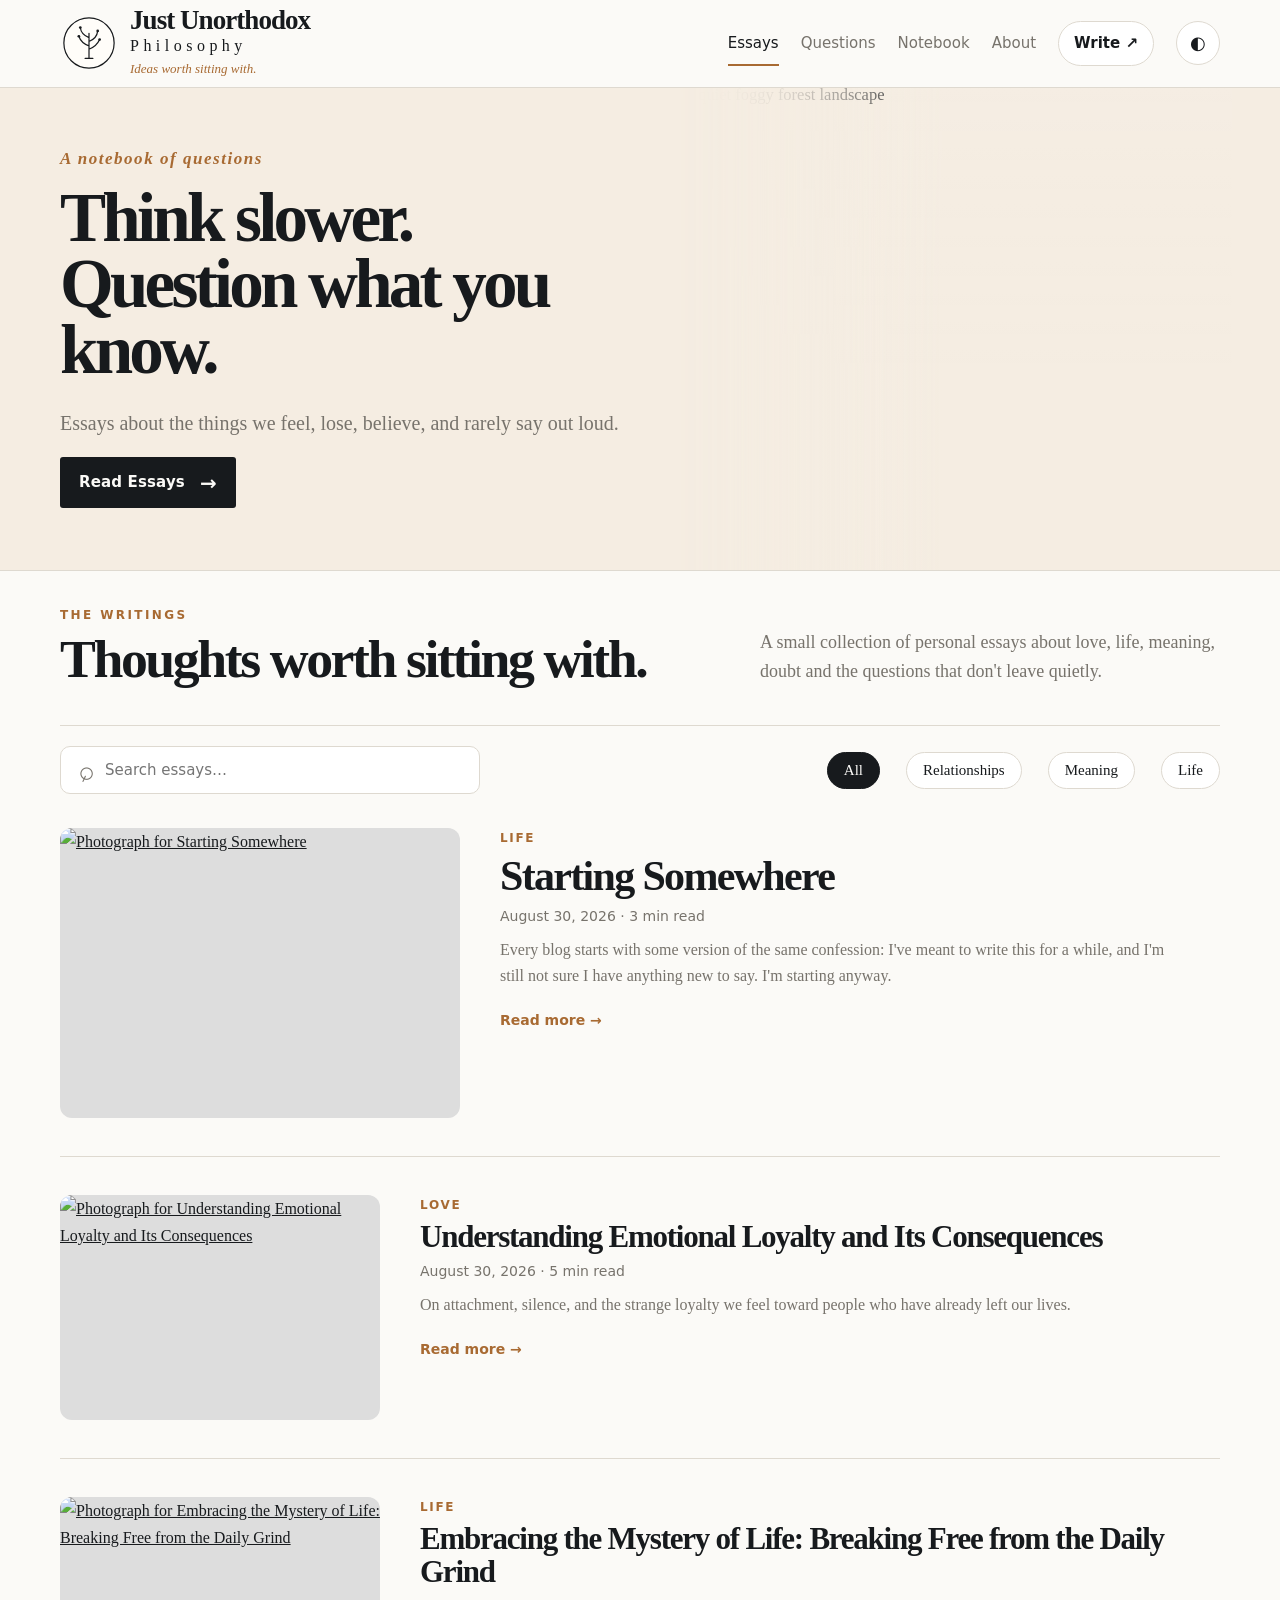
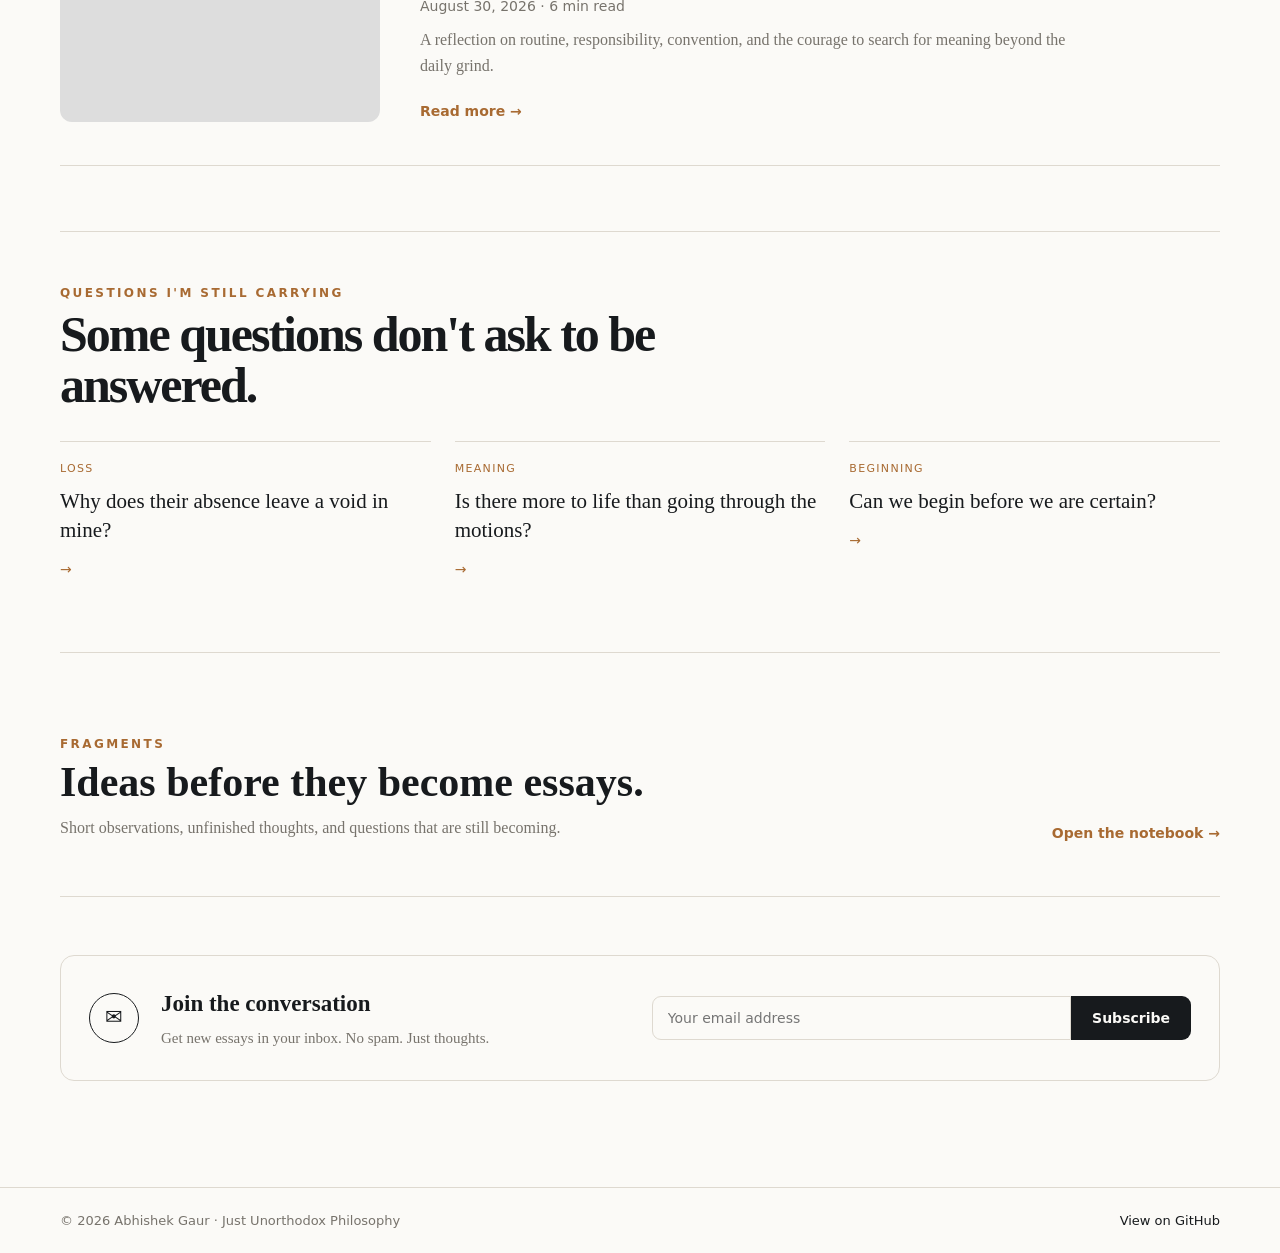
==== index.html @ c0356b1e "Fix broken hero image with contemplative foggy forest" ====
<!DOCTYPE html>
<html lang="en">
<head><meta charset="UTF-8"><meta name="viewport" content="width=device-width,initial-scale=1"><title>Just Unorthodox Philosophy — Ideas Worth Sitting With</title><meta name="description" content="Personal essays on life, love, meaning, identity and the questions that stay with us."><meta property="og:type" content="website"><meta property="og:title" content="Just Unorthodox Philosophy"><meta property="og:description" content="Ideas worth sitting with."><link rel="icon" href="favicon.svg" type="image/svg+xml"><link rel="stylesheet" href="style.css?v=6"><link rel="stylesheet" href="style-overrides.css?v=1"><link rel="stylesheet" href="site-v2.css?v=1"><script>try{if(localStorage.getItem('theme')==='dark')document.documentElement.classList.add('dark')}catch(e){}</script></head>
<body><header class="site-header"><div class="wrap header-inner"><a class="brand" href="index.html"><img src="logo.svg" alt="Just Unorthodox Philosophy" class="logo"><span class="brand-copy"><span class="site-title">Just Unorthodox</span><span class="site-title-sub">Philosophy</span><span class="site-tagline">Ideas worth sitting with.</span></span></a><nav class="site-nav" aria-label="Main navigation"><a class="active" href="#essays">Essays</a><a href="questions.html">Questions</a><a href="notebook.html">Notebook</a><a href="about.html">About</a><a class="write-link" href="write.html">Write ↗</a><button class="icon-button" id="theme-toggle" aria-label="Toggle dark mode">◐</button></nav></div></header>
<main><section class="hero-banner"><div class="wrap hero-inner"><div class="hero-copy"><div class="kicker">A notebook of questions</div><h1>Think slower.<br>Question what you know.</h1><p>Essays about the things we feel, lose, believe, and rarely say out loud.</p><a class="hero-button" href="#essays">Read Essays <span>→</span></a></div><div class="hero-image"><img src="https://images.unsplash.com/uHgqMEMyBrY/download?force=true" alt="A quiet foggy forest landscape" loading="eager"></div></div></section>
<section class="wrap essay-area" id="essays"><div class="section-intro"><div><div class="kicker">The writings</div><h2>Thoughts worth sitting with.</h2></div><p>A small collection of personal essays about love, life, meaning, doubt and the questions that don't leave quietly.</p></div>
<div class="toolbar"><div class="search-wrap"><span>⌕</span><input id="search" class="search" type="search" placeholder="Search essays…" aria-label="Search essays"></div><div class="filters"><button class="filter active" data-topic="All">All</button><button class="filter" data-topic="Relationships">Relationships</button><button class="filter" data-topic="Meaning">Meaning</button><button class="filter" data-topic="Life">Life</button></div></div><div id="post-list" aria-live="polite"></div>
<section class="start-here"><div><div class="kicker">Questions I'm still carrying</div><h2>Some questions don't ask to be answered.</h2></div><div class="start-grid"><a href="posts/emotional-loyalty.html"><span>Loss</span><strong>Why does their absence leave a void in mine?</strong> <b>→</b></a><a href="posts/embracing-mystery.html"><span>Meaning</span><strong>Is there more to life than going through the motions?</strong> <b>→</b></a><a href="posts/starting-somewhere.html"><span>Beginning</span><strong>Can we begin before we are certain?</strong> <b>→</b></a></div></section>
<section class="notebook-teaser"><div><div class="kicker">Fragments</div><h2>Ideas before they become essays.</h2><p>Short observations, unfinished thoughts, and questions that are still becoming.</p></div><a class="text-link" href="notebook.html">Open the notebook →</a></section>
<section class="newsletter"><div class="newsletter-mark">✉</div><div><h2>Join the conversation</h2><p>Get new essays in your inbox. No spam. Just thoughts.</p></div><form id="newsletter-form"><input type="email" placeholder="Your email address" aria-label="Your email address" required><button type="submit">Subscribe</button></form></section></section></main>
<footer class="site-footer"><div class="wrap footer-inner"><span>© 2026 Abhishek Gaur · Just Unorthodox Philosophy</span><a href="https://github.com/Abhigaur834/philosophy-blog">View on GitHub</a></div></footer>
<script>(function(){var list=document.getElementById('post-list'),search=document.getElementById('search'),all=[],topic='All';function render(items){list.innerHTML='';if(!items.length){list.innerHTML='<p class="empty">No essays match your search.</p>';return}items.forEach(function(p,i){var el=document.createElement('article');el.className='post-preview '+(i===0?'featured':'');el.innerHTML='<a class="post-image" href="'+p.url+'"><img src="'+p.image+'" alt="Photograph for '+p.title+'" loading="lazy"></a><div class="post-content"><div class="post-topic">'+(p.tags[0]||'REFLECTION')+'</div><h2><a href="'+p.url+'">'+p.title+'</a></h2><div class="post-meta">'+p.date+' · '+p.readingTime+'</div><p>'+p.excerpt+'</p><a class="read-more" href="'+p.url+'">Read more →</a></div>';list.appendChild(el)})}function apply(){var q=search.value.toLowerCase().trim();render(all.filter(function(p){var text=(p.title+' '+p.excerpt+' '+p.tags.join(' ')).toLowerCase();return(topic==='All'||p.tags.some(function(t){return t.toLowerCase()===topic.toLowerCase()}))&&text.indexOf(q)>-1}))}fetch('posts.json?v=9').then(function(r){if(!r.ok)throw Error();return r.json()}).then(function(p){all=p;apply()}).catch(function(){list.innerHTML='<p class="load-error">The essays could not be loaded right now. Please refresh and try again.</p>'});search.addEventListener('input',apply);document.querySelectorAll('.filter').forEach(function(b){b.addEventListener('click',function(){document.querySelectorAll('.filter').forEach(function(x){x.classList.remove('active')});b.classList.add('active');topic=b.dataset.topic;apply()})});document.getElementById('theme-toggle').addEventListener('click',function(){var d=document.documentElement.classList.toggle('dark');try{localStorage.setItem('theme',d?'dark':'light')}catch(e){}});document.getElementById('newsletter-form').addEventListener('submit',function(e){e.preventDefault();var b=this.querySelector('button');b.textContent='Thank you ✓';b.disabled=true})})();</script></body></html>
---- style.css ----
:root{--bg:#fbfaf7;--surface:#fff;--text:#171a1d;--muted:#77736c;--border:#ded9d0;--accent:#a86a32;--hero:#f5ede2;--serif:Georgia,"Times New Roman",serif;--sans:Inter,ui-sans-serif,system-ui,-apple-system,BlinkMacSystemFont,"Segoe UI",sans-serif}html.dark{--bg:#111315;--surface:#1b1d1f;--text:#f0ece5;--muted:#aaa59d;--border:#35383a;--accent:#d39a68;--hero:#201c18}*{box-sizing:border-box}html{scroll-behavior:smooth}body{margin:0;background:var(--bg);color:var(--text);font-family:var(--serif);line-height:1.7}a{color:inherit}.wrap{width:min(1160px,calc(100% - 64px));margin:0 auto}.site-header{border-bottom:1px solid var(--border);padding:12px 0;background:color-mix(in srgb,var(--bg) 94%,transparent);backdrop-filter:blur(14px);position:sticky;top:0;z-index:20}.header-inner{display:flex;justify-content:space-between;align-items:center;gap:28px}.brand{display:flex;align-items:center;gap:12px;text-decoration:none;min-width:0}.logo{width:68px;height:68px;display:block;flex:0 0 68px}.brand-copy{display:flex;flex-direction:column}.site-title{font-size:29px;font-weight:700;line-height:1;letter-spacing:-.035em}.site-title-sub{font-size:17px;letter-spacing:.28em;line-height:1.1;margin-top:5px}.site-tagline{color:var(--accent);font-size:14px;font-style:italic;margin-top:5px}.site-nav{display:flex;align-items:center;gap:26px;font-family:var(--sans);font-size:15px}.site-nav a{text-decoration:none;color:var(--muted);position:relative;padding:10px 0}.site-nav a:hover,.site-nav a.active{color:var(--text)}.site-nav a.active:after{content:"";position:absolute;left:0;right:0;bottom:0;height:2px;background:var(--accent)}.icon-button{border:1px solid var(--border);background:var(--surface);color:var(--text);width:44px;height:44px;border-radius:50%;cursor:pointer;font-size:18px}.hero-banner{background:var(--hero);border-bottom:1px solid var(--border);overflow:hidden}.hero-inner{min-height:330px;position:relative;display:flex;align-items:center}.hero-copy{position:relative;z-index:3;width:53%;padding:38px 0}.kicker{color:var(--accent);text-transform:uppercase;letter-spacing:.2em;font:700 12px/1 var(--sans)}.hero-copy h1{font-size:clamp(48px,5vw,68px);line-height:.95;letter-spacing:-.06em;margin:16px 0;max-width:600px}.hero-copy p{font-size:19px;color:var(--muted);margin:0 0 22px}.hero-button{display:inline-flex;align-items:center;gap:15px;padding:12px 19px;border-radius:9px;background:var(--text);color:var(--bg);text-decoration:none;font-weight:700;font-size:15px}.hero-button span{font-size:20px;line-height:0}.hero-image{position:absolute;right:0;top:0;width:46%;height:100%;overflow:hidden}.hero-image:after{content:"";position:absolute;inset:0;background:linear-gradient(90deg,var(--hero) 0%,rgba(245,237,226,.45) 18%,transparent 48%)}.hero-image img{width:100%;height:100%;display:block;object-fit:cover}.essay-area{padding:44px 0 76px}.section-intro{display:grid;grid-template-columns:1fr 420px;gap:50px;align-items:end;margin:0 0 34px}.section-intro h2{font-size:38px;line-height:1.05;letter-spacing:-.04em;margin:12px 0 0}.section-intro p{margin:0;color:var(--muted);font-size:16px}.toolbar{display:flex;justify-content:space-between;align-items:center;gap:24px;margin-bottom:34px}.search-wrap{display:flex;align-items:center;gap:12px;border:1px solid var(--border);background:var(--surface);border-radius:10px;padding:0 16px;width:420px}.search-wrap span{font:27px/1 var(--sans);color:var(--muted);transform:rotate(-20deg)}.search{width:100%;border:0;outline:0;background:transparent;color:var(--text);padding:14px 0;font:15px var(--sans)}.filters{display:flex;gap:9px;flex-wrap:wrap;justify-content:flex-end}.filter{border:1px solid var(--border);background:var(--surface);color:var(--text);border-radius:999px;padding:9px 16px;cursor:pointer;font:14px var(--serif)}.filter:hover,.filter.active{background:var(--text);color:var(--bg);border-color:var(--text)}.post-preview{display:grid;grid-template-columns:320px 1fr;gap:40px;padding:0 0 38px;border-bottom:1px solid var(--border);margin-bottom:38px}.post-image{height:225px;border-radius:12px;overflow:hidden;display:block;background:#ddd;position:relative}.post-image img{width:100%;height:100%;display:block;object-fit:cover;transition:transform .35s ease}.post-image:hover img{transform:scale(1.025)}.post-content{padding:3px 0}.post-topic{color:var(--accent);font:700 12px var(--sans);letter-spacing:.14em;text-transform:uppercase}.post-preview h2{font-size:36px;line-height:1.06;letter-spacing:-.04em;margin:9px 0}.post-preview h2 a{text-decoration:none}.post-preview h2 a:hover{color:var(--accent)}.post-meta{color:var(--muted);font:14px var(--sans)}.post-preview p{font-size:17px;color:var(--muted);max-width:680px;margin:13px 0 17px}.read-more{color:var(--accent);font:700 14px var(--sans);text-decoration:none}.newsletter{display:grid;grid-template-columns:auto 1fr 1.15fr;align-items:center;gap:22px;margin-top:58px;padding:28px;border:1px solid var(--border);border-radius:14px;background:var(--surface)}.newsletter-mark{width:50px;height:50px;border:1px solid var(--text);border-radius:50%;display:grid;place-items:center;font-size:21px}.newsletter h2{margin:0;font-size:23px}.newsletter p{margin:3px 0 0;color:var(--muted);font-size:15px}.newsletter form{display:flex}.newsletter input{flex:1;border:1px solid var(--border);background:var(--bg);color:var(--text);padding:13px 15px;border-radius:9px 0 0 9px;font:14px var(--sans)}.newsletter button{border:0;background:var(--text);color:var(--bg);padding:0 21px;border-radius:0 9px 9px 0;font:700 14px var(--sans);cursor:pointer}.site-footer{border-top:1px solid var(--border);padding:26px 0;color:var(--muted);font:13px var(--sans)}.footer-inner{display:flex;justify-content:space-between;gap:20px}.footer-inner a{color:var(--text)}.article-page{padding:66px 0 96px}.article{width:min(780px,calc(100% - 40px));margin:auto}.article-kicker{color:var(--accent);font:700 12px var(--sans);letter-spacing:.18em;text-transform:uppercase}.article h1{font-size:clamp(44px,6vw,68px);line-height:1.02;letter-spacing:-.05em;margin:16px 0}.article-deck{font-size:21px;color:var(--muted);margin:0 0 13px;max-width:680px}.article-meta{font:14px var(--sans);color:var(--muted);margin-bottom:30px}.article-cover{width:100%;height:390px;border-radius:14px;margin-bottom:42px;overflow:hidden;background:var(--hero)}.article-cover img{width:100%;height:100%;display:block;object-fit:cover}.article-body{font-size:20px}.article-body p{margin:0 0 25px}.article-body blockquote{margin:48px 0;padding:20px 0 20px 28px;border-left:3px solid var(--accent);font-size:27px;line-height:1.35;font-style:italic}.article-nav{display:flex;justify-content:space-between;gap:20px;border-top:1px solid var(--border);margin-top:55px;padding-top:25px;font:700 14px var(--sans);color:var(--accent)}.article-nav a{text-decoration:none}.article-actions{display:flex;gap:10px;margin:35px 0}.action{border:1px solid var(--border);background:var(--surface);color:var(--text);border-radius:8px;padding:10px 15px;cursor:pointer;font:600 13px var(--sans)}.back-link{color:var(--accent);font:700 14px var(--sans);text-decoration:none}.empty,.load-error{padding:22px 0;color:var(--muted)}:focus-visible{outline:3px solid var(--accent);outline-offset:3px;border-radius:4px}@media(max-width:900px){.wrap{width:min(100% - 34px,720px)}.site-header{padding:10px 0}.logo{width:60px;height:60px;flex-basis:60px}.site-title{font-size:25px}.site-title-sub{font-size:16px}.site-tagline{font-size:12px}.site-nav{gap:18px}.hero-inner{min-height:320px}.hero-copy{width:62%;padding:38px 0}.hero-image{width:48%;right:-2%}.section-intro{grid-template-columns:1fr;gap:12px}.toolbar{align-items:stretch;flex-direction:column}.search-wrap{width:100%}.filters{justify-content:flex-start}.post-preview{grid-template-columns:280px 1fr;gap:28px}.post-image{height:210px}.newsletter{grid-template-columns:auto 1fr}.newsletter form{grid-column:1/-1}.article-cover{height:320px}.footer-inner{flex-direction:column}}@media(max-width:650px){.brand-copy{display:none}.site-nav{font-size:13px;gap:13px}.icon-button{width:40px;height:40px}.hero-inner{min-height:380px;align-items:flex-start}.hero-copy{width:100%;padding:42px 0;z-index:4}.hero-copy h1{font-size:48px}.hero-copy p{font-size:18px}.hero-image{top:auto;bottom:0;right:0;width:100%;height:52%;opacity:.62}.hero-image:after{background:linear-gradient(180deg,var(--hero) 0%,rgba(245,237,226,.2) 45%,transparent 75%)}.essay-area{padding-top:38px}.post-preview{grid-template-columns:1fr;gap:18px}.post-image{height:250px}.post-preview h2{font-size:32px}.newsletter{grid-template-columns:1fr;padding:24px}.newsletter-mark{display:none}.newsletter form{display:grid;gap:8px}.newsletter input,.newsletter button{border-radius:9px;padding:14px}.newsletter button{min-height:46px}.article-page{padding:48px 0 75px}.article h1{font-size:42px}.article-deck{font-size:18px}.article-cover{height:240px}.article-body{font-size:18px}.article-body blockquote{font-size:23px}}@media(prefers-reduced-motion:reduce){html{scroll-behavior:auto}.post-image img{transition:none}}
---- style-overrides.css ----
.section-intro{display:grid;grid-template-columns:1fr 1fr;gap:60px;align-items:end;margin-bottom:38px}.section-intro h2{font-size:clamp(32px,4vw,48px);line-height:1;letter-spacing:-.045em;margin:12px 0 0}.section-intro p{color:var(--muted);font-size:17px;margin:0;max-width:520px}.post-preview.featured{grid-template-columns:400px 1fr}.post-preview.featured .post-image{height:290px}.post-preview.featured h2{font-size:42px}.article-page{padding:60px 20px 90px}.article{max-width:820px;margin:auto}.article-kicker{color:var(--accent);font:700 12px var(--sans);letter-spacing:.16em;text-transform:uppercase}.article h1{font-size:clamp(44px,6vw,72px);line-height:.98;letter-spacing:-.055em;margin:16px 0}.article-deck{font-size:21px;color:var(--muted);max-width:680px}.article-meta{font:14px var(--sans);color:var(--muted);margin:22px 0 34px}.article-cover{width:100%;border-radius:14px;overflow:hidden;margin-bottom:46px;background:var(--hero)}.article-cover img{display:block;width:100%;height:auto}.article-body{max-width:680px;margin:auto;font-size:20px}.article-body p{margin:0 0 1.5em}.article-body blockquote{margin:42px 0;padding:8px 0 8px 28px;border-left:3px solid var(--accent);font-size:27px;line-height:1.35;font-style:italic}.article-actions{display:flex;gap:10px;margin:40px auto;max-width:680px}.action{border:1px solid var(--border);background:var(--surface);color:var(--text);border-radius:999px;padding:10px 16px;cursor:pointer;font:14px var(--sans)}.action:hover{border-color:var(--accent);color:var(--accent)}.article-nav{display:flex;justify-content:space-between;gap:20px;border-top:1px solid var(--border);padding-top:25px;margin-top:45px;font:14px var(--sans)}.article-nav a{text-decoration:none;color:var(--muted)}.article-nav a:hover{color:var(--accent)}.reading-progress{position:fixed;top:0;left:0;height:3px;width:0;background:var(--accent);z-index:100}.section-intro{position:relative}.start-here{margin:72px 0 30px;padding:34px 0;border-top:1px solid var(--border);border-bottom:1px solid var(--border)}.start-here h2{font-size:clamp(30px,4vw,44px);line-height:1.02;letter-spacing:-.04em;margin:10px 0 30px;max-width:620px}.start-grid{display:grid;grid-template-columns:repeat(3,1fr);gap:24px}.start-grid a{padding:20px 0;text-decoration:none;border-top:1px solid var(--border)}.start-grid span{display:block;color:var(--accent);font:11px var(--sans);letter-spacing:.12em;text-transform:uppercase;margin-bottom:12px}.start-grid strong{font-size:20px;line-height:1.3;font-weight:500}.start-grid b{display:block;margin-top:16px;font:14px var(--sans);color:var(--accent)}.start-grid a:hover strong{color:var(--accent)}.notebook-teaser{display:flex;justify-content:space-between;gap:30px;align-items:end;padding:55px 0}.notebook-teaser h2{font-size:clamp(28px,3.5vw,42px);line-height:1.05;margin:10px 0}.notebook-teaser p{color:var(--muted);margin:0}.text-link{white-space:nowrap;color:var(--accent);font:700 14px var(--sans);text-decoration:none}.editorial-page{padding:70px 0 100px;max-width:920px}.editorial-page h1{font-size:clamp(46px,6vw,76px);line-height:.98;letter-spacing:-.055em;max-width:820px;margin:14px 0 20px}.editorial-page .lead{font-size:20px;color:var(--muted);max-width:680px;margin-bottom:60px}.question-list{border-top:1px solid var(--border);margin-bottom:45px}.question-list a{display:grid;grid-template-columns:55px 1fr;gap:8px 25px;padding:28px 0;border-bottom:1px solid var(--border);text-decoration:none}.question-list span{font:12px var(--sans);color:var(--accent);padding-top:8px}.question-list strong{font-size:29px;line-height:1.15;font-weight:500}.question-list em{grid-column:2;color:var(--muted);font:12px var(--sans);font-style:normal;text-transform:uppercase;letter-spacing:.12em}.question-list a:hover strong{color:var(--accent)}.note-grid{display:grid;grid-template-columns:repeat(3,1fr);gap:18px;margin:45px 0}.note-grid article{border-top:2px solid var(--text);padding:18px 4px}.note-grid span{font:11px var(--sans);letter-spacing:.14em;color:var(--accent)}.note-grid p{font-size:22px;line-height:1.35;margin:18px 0 5px}.notebook-note{color:var(--muted);font-style:italic;margin:40px 0}.back-link{display:inline-block;margin-top:18px;color:var(--accent);font:700 14px var(--sans);text-decoration:none}.site-footer{border-top:1px solid var(--border);padding:25px 0;margin-top:30px}.footer-inner{display:flex;justify-content:space-between;gap:20px;color:var(--muted);font:13px var(--sans)}.footer-inner a{text-decoration:none}.site-nav{flex-wrap:wrap}
/* Final visual tuning */
.site-header{padding:7px 0}.logo{width:58px;height:58px;flex-basis:58px}.site-title{font-size:27px}.site-title-sub{font-size:16px;margin-top:3px}.site-tagline{font-size:13px;margin-top:3px}.site-nav{gap:22px}.hero-inner{min-height:285px}.hero-copy{padding:30px 0}.hero-copy h1{font-size:clamp(46px,4.7vw,62px);margin:12px 0}.hero-copy p{font-size:17px;margin-bottom:18px}.hero-image{width:40%;height:86%;top:auto;bottom:0}.hero-image img{object-position:center center}.hero-image:after{background:linear-gradient(90deg,var(--hero) 0%,rgba(245,237,226,.65) 20%,transparent 55%)}.essay-area{padding-top:38px}
@media(max-width:900px){.site-header{padding:7px 0}.logo{width:54px;height:54px;flex-basis:54px}.site-title{font-size:24px}.site-title-sub{font-size:15px}.hero-inner{min-height:290px}.hero-copy{padding:32px 0}.hero-image{width:44%;height:82%}.site-nav{gap:16px}.section-intro{grid-template-columns:1fr;gap:12px}.post-preview.featured{grid-template-columns:1fr}.post-preview.featured .post-image{height:300px}.editorial-page{padding:55px 0 80px}.note-grid,.start-grid{grid-template-columns:1fr}.article-body{font-size:19px}.notebook-teaser{align-items:start;flex-direction:column}}
@media(max-width:560px){.site-header{padding:6px 0}.logo{width:50px;height:50px;flex-basis:50px}.site-nav{font-size:13px;gap:12px}.icon-button{width:40px;height:40px}.hero-inner{min-height:350px}.hero-copy{padding:34px 0}.hero-copy h1{font-size:45px}.hero-image{width:100%;height:48%;opacity:.55}.hero-image:after{background:linear-gradient(180deg,var(--hero) 0%,rgba(245,237,226,.25) 48%,transparent 78%)}.essay-area{padding-top:34px}.section-intro h2{font-size:34px}.post-preview.featured h2{font-size:36px}.article-page{padding:40px 17px 70px}.article h1{font-size:44px}.article-deck{font-size:18px}.article-body{font-size:18px}.article-body blockquote{font-size:23px}.article-nav{flex-direction:column}.editorial-page{padding:45px 17px 70px}.question-list strong{font-size:24px}.footer-inner{flex-direction:column}.site-nav a:nth-child(2),.site-nav a:nth-child(3){display:none}.start-here{margin-top:50px}}


/* Philosophical editorial homepage */
html.dark .hero-banner,html.dark .essay-area{background:#101111}
html.dark .site-header{background:rgba(15,16,16,.92);border-color:#2b2d2d}
html.dark .hero-banner{border-color:#2b2d2d}
.hero-banner{min-height:470px}
.hero-inner{min-height:470px}
.hero-copy{width:55%;padding:62px 0}
.hero-copy .kicker{font-family:var(--serif);font-size:17px;font-style:italic;letter-spacing:.09em;text-transform:none}
.hero-copy h1{font-size:clamp(50px,5.4vw,76px);line-height:.96;letter-spacing:-.055em;max-width:720px;margin:18px 0 24px}
.hero-copy p{font-size:20px;line-height:1.55;max-width:570px}
.hero-button{border-radius:3px;padding:13px 19px;font-family:var(--sans);letter-spacing:.01em}
.hero-image{width:57%;height:100%;right:0}
.hero-image img{object-position:center center;filter:grayscale(.15) saturate(.78) contrast(1.03)}
.hero-image:after{background:linear-gradient(90deg,var(--hero) 0%,color-mix(in srgb,var(--hero) 92%,transparent) 16%,color-mix(in srgb,var(--hero) 58%,transparent) 38%,transparent 67%),linear-gradient(0deg,rgba(0,0,0,.18),transparent 45%)}
.section-intro{grid-template-columns:1fr 460px;gap:70px}
.section-intro h2{font-size:clamp(38px,4.2vw,56px)}
.section-intro p{font-size:18px;line-height:1.65}
.toolbar{border-top:1px solid var(--border);padding-top:20px}
.filters{gap:26px}
.filter{font-size:15px}
.post-preview{background:transparent;border-color:var(--border)}
.post-preview h2{font-size:31px}
.post-preview p{font-size:16px;line-height:1.65}
.start-here{padding:55px 0;margin-top:65px}
.start-here h2{max-width:760px;font-size:clamp(34px,4vw,50px)}
.start-grid strong{font-size:21px;line-height:1.35}
.notebook-teaser{border-bottom:1px solid var(--border)}
.newsletter{background:transparent}
html.dark .newsletter{border-color:#2b2d2d;background:#151717}
@media(max-width:900px){
 .hero-banner,.hero-inner{min-height:430px}
 .hero-copy{width:60%;padding:52px 0}
 .hero-image{width:66%}
 .section-intro{grid-template-columns:1fr;gap:15px}
}
@media(max-width:650px){
 .hero-banner,.hero-inner{min-height:520px}
 .hero-copy{width:100%;padding:42px 0 0}
 .hero-copy h1{font-size:48px}
 .hero-copy p{font-size:18px}
 .hero-image{width:100%;height:63%;opacity:.58}
 .hero-image:after{background:linear-gradient(180deg,var(--hero) 0%,rgba(16,17,17,.78) 26%,rgba(16,17,17,.18) 78%,transparent 100%)}
 .hero-button{padding:12px 17px}
 .filters{gap:18px}
}
---- site-v2.css ----
:root{--writer-shadow:0 30px 90px rgba(23,26,29,.16)}
.hero-banner{position:relative;background:var(--hero);isolation:isolate}.hero-inner{min-height:330px}.hero-image{width:48%;right:-1%;height:100%;z-index:1;overflow:hidden;mask-image:linear-gradient(90deg,transparent 0%,rgba(0,0,0,.12) 10%,#000 38%,#000 100%);-webkit-mask-image:linear-gradient(90deg,transparent 0%,rgba(0,0,0,.12) 10%,#000 38%,#000 100%)}.hero-image img{object-position:center 48%;filter:saturate(.72) contrast(.92);transform:scale(1.03)}.hero-image:after{background:linear-gradient(90deg,var(--hero) 0%,color-mix(in srgb,var(--hero) 82%,transparent) 16%,transparent 48%),linear-gradient(180deg,rgba(255,255,255,.04),transparent 60%)}.hero-copy{z-index:4}.write-link{display:inline-flex!important;align-items:center;gap:8px;padding:9px 15px!important;border:1px solid var(--border);border-radius:999px;background:var(--surface);font-weight:700!important;color:var(--text)!important}.write-link:after{display:none!important}.write-link:hover{border-color:var(--accent);color:var(--accent)!important}
.writer-page{min-height:calc(100vh - 90px);padding:42px 0 90px;background:radial-gradient(circle at 50% 0%,color-mix(in srgb,var(--accent) 7%,transparent),transparent 34%)}.writer-shell{width:min(1180px,calc(100% - 44px));margin:auto}.writer-login{width:min(470px,100%);margin:3vh auto 0;background:color-mix(in srgb,var(--surface) 96%,transparent);border:1px solid var(--border);border-radius:24px;padding:42px;box-shadow:var(--writer-shadow);backdrop-filter:blur(14px)}.writer-mark{width:58px;height:58px;border:1px solid color-mix(in srgb,var(--text) 70%,transparent);border-radius:50%;display:grid;place-items:center;font-size:24px;margin-bottom:25px;background:var(--bg)}.writer-login .kicker{margin-bottom:10px}.writer-login h1,.writer-top h1{font-size:clamp(38px,5vw,56px);line-height:.98;letter-spacing:-.055em;margin:0 0 13px}.writer-login p,.writer-sub{color:var(--muted);margin:0 0 27px}.writer-field{display:grid;gap:8px;margin:17px 0}.writer-field label{font:700 11px var(--sans);letter-spacing:.12em;text-transform:uppercase}.writer-field input,.writer-field textarea,.writer-field select{width:100%;border:1px solid var(--border);border-radius:11px;padding:14px 15px;background:var(--bg);color:var(--text);font:15px var(--sans);outline:none;transition:border-color .2s,box-shadow .2s,transform .2s}.writer-field input:focus,.writer-field textarea:focus,.writer-field select:focus{border-color:var(--accent);box-shadow:0 0 0 4px color-mix(in srgb,var(--accent) 13%,transparent)}.writer-field textarea{min-height:340px;resize:vertical;font-family:var(--serif);font-size:18px;line-height:1.7}.writer-btn{border:0;border-radius:11px;padding:13px 19px;background:var(--text);color:var(--bg);font:700 14px var(--sans);cursor:pointer;transition:transform .15s,opacity .15s}.writer-btn:hover{transform:translateY(-1px)}.writer-btn.secondary{background:transparent;color:var(--text);border:1px solid var(--border)}.writer-btn.accent{background:var(--accent);color:#fff}.writer-login #auth-submit{width:100%;margin-top:5px;padding:14px 20px;font-size:15px}.writer-error{color:#a33;font:13px var(--sans);min-height:18px}.writer-login .text-link{display:block;margin:20px auto 0;text-align:center;border:0;background:none;color:var(--accent);font:700 13px var(--sans);cursor:pointer}.writer-note{margin-top:24px;padding:13px 15px;border-left:3px solid var(--accent);background:var(--hero);font:12px/1.6 var(--sans);color:var(--muted)}.writer-app{display:none}.writer-top{display:flex;justify-content:space-between;align-items:end;gap:24px;margin-bottom:32px}.writer-actions{display:flex;gap:9px;flex-wrap:wrap}.writer-grid{display:grid;grid-template-columns:minmax(0,1.45fr) minmax(300px,.75fr);gap:26px}.writer-card{background:var(--surface);border:1px solid var(--border);border-radius:16px;padding:26px}.writer-preview{position:sticky;top:105px;max-height:calc(100vh - 130px);overflow:auto}.writer-preview h2{font-size:36px;line-height:1.05;margin:9px 0}.preview-meta{font:13px var(--sans);color:var(--muted);margin-bottom:20px}.preview-body{font-size:18px}.preview-body p{margin:0 0 18px}.drafts{margin-top:28px}.drafts h3{font-size:15px;font-family:var(--sans);text-transform:uppercase;letter-spacing:.1em}.draft-item{display:flex;justify-content:space-between;gap:12px;padding:13px 0;border-top:1px solid var(--border)}.draft-item button{border:0;background:none;color:var(--accent);cursor:pointer;font:700 12px var(--sans)}.writer-hidden{display:none!important}@media(max-width:900px){.hero-image{width:50%}.writer-grid{grid-template-columns:1fr}.writer-preview{position:static;max-height:none}.writer-top{align-items:start;flex-direction:column}}@media(max-width:650px){.hero-image{width:100%;height:55%;opacity:.72;mask-image:linear-gradient(180deg,transparent 0%,#000 36%,#000 100%);-webkit-mask-image:linear-gradient(180deg,transparent 0%,#000 36%,#000 100%)}.hero-copy{padding-bottom:80px}.writer-shell{width:min(100% - 28px,620px)}.writer-login,.writer-card{padding:23px}.writer-page{padding:28px 0 70px}.writer-field textarea{min-height:280px}.site-nav{gap:12px}.write-link{padding:8px 12px!important}}
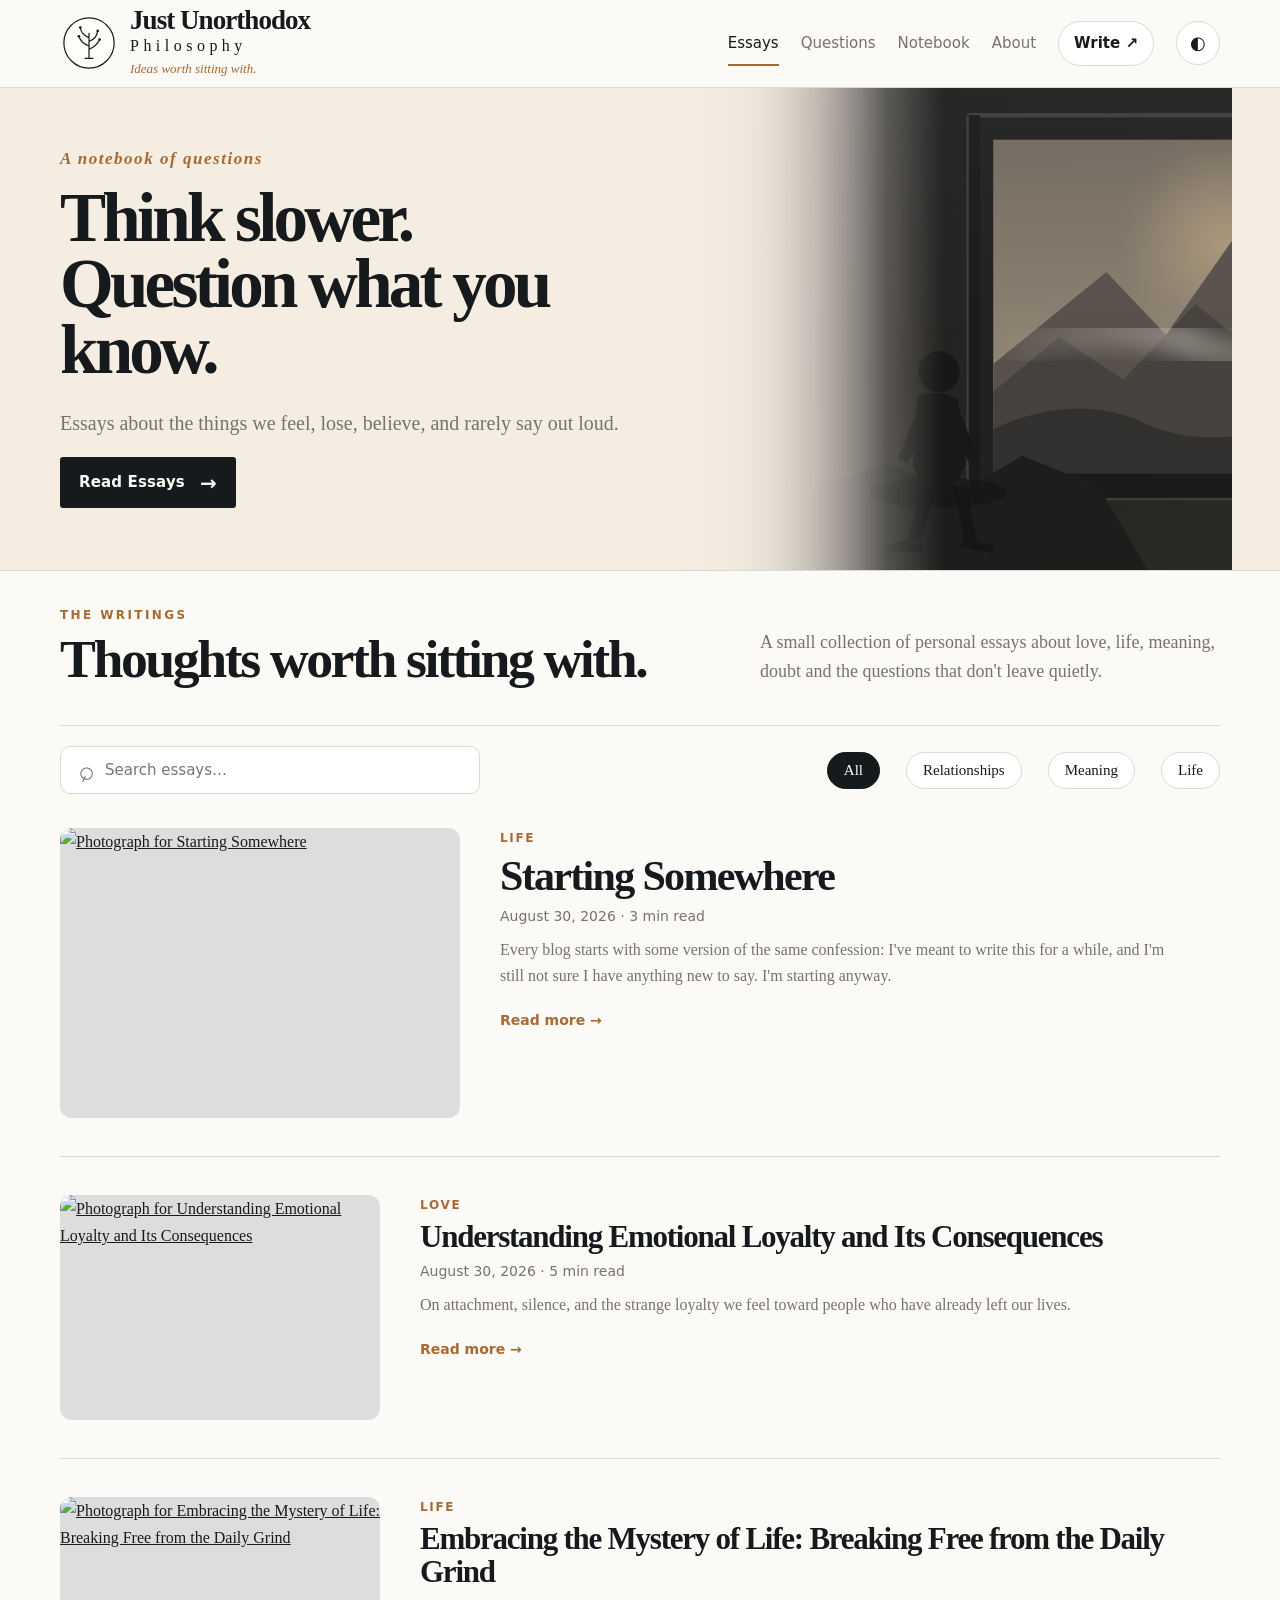
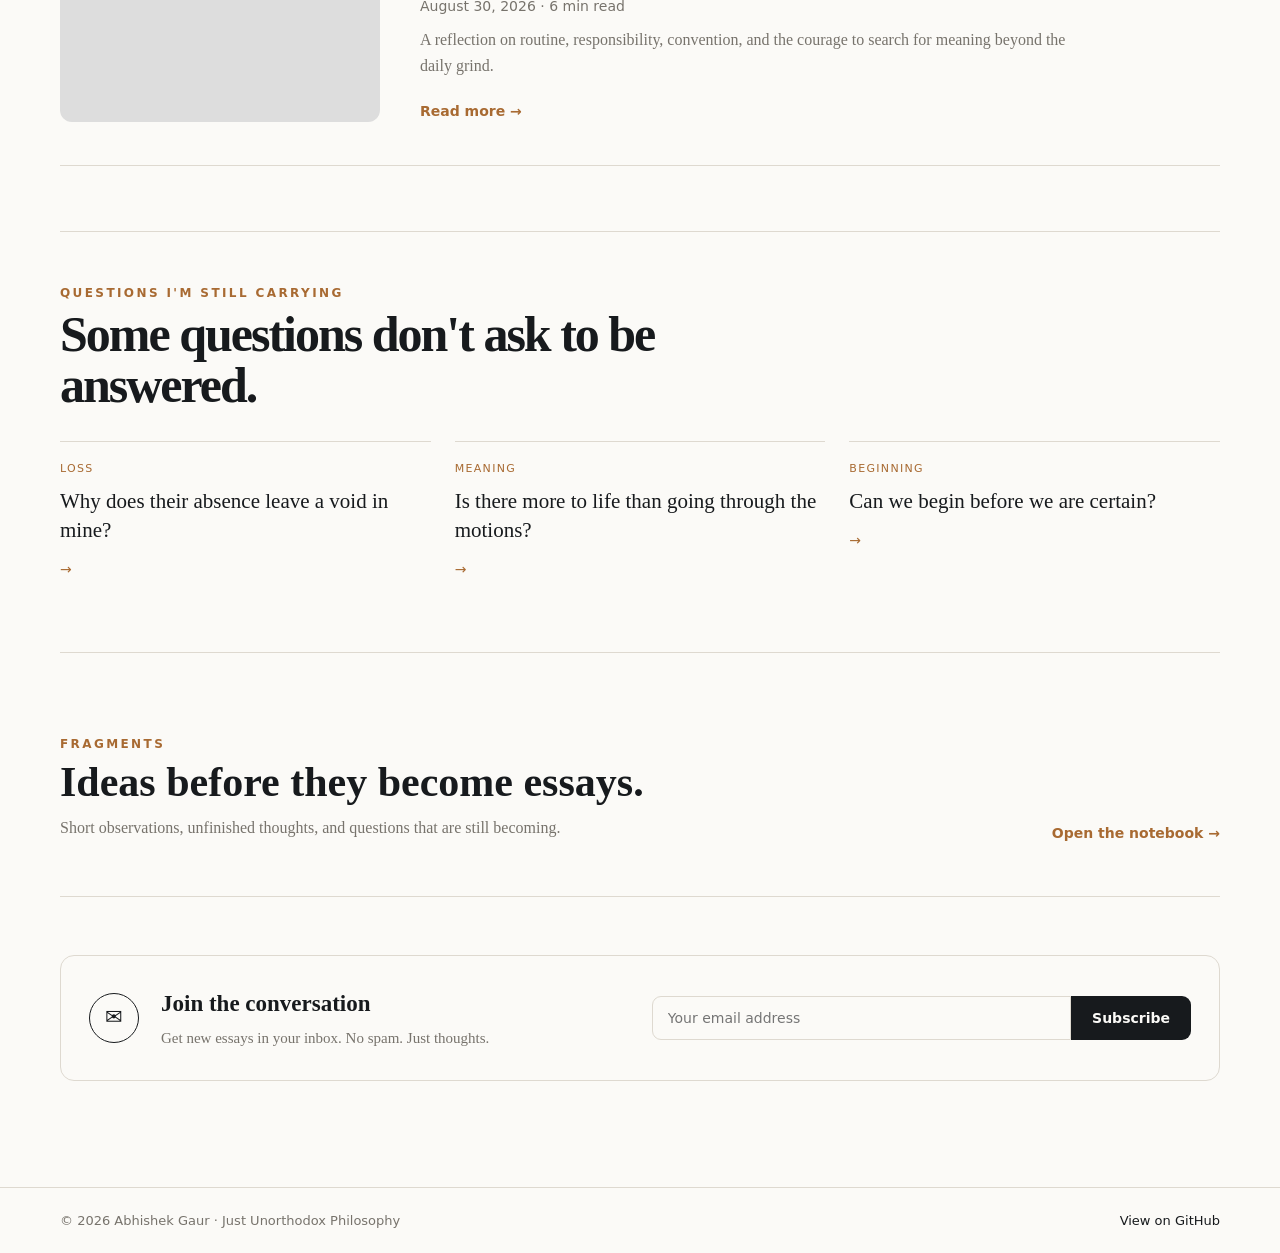
==== commit ddde8fe2: "Point hero image to local repository asset" ====
--- a/index.html
+++ b/index.html
@@ -1,8 +1,8 @@
 <!DOCTYPE html>
 <html lang="en">
-<head><meta charset="UTF-8"><meta name="viewport" content="width=device-width,initial-scale=1"><title>Just Unorthodox Philosophy — Ideas Worth Sitting With</title><meta name="description" content="Personal essays on life, love, meaning, identity and the questions that stay with us."><meta property="og:type" content="website"><meta property="og:title" content="Just Unorthodox Philosophy"><meta property="og:description" content="Ideas worth sitting with."><link rel="icon" href="favicon.svg" type="image/svg+xml"><link rel="stylesheet" href="style.css?v=6"><link rel="stylesheet" href="style-overrides.css?v=1"><link rel="stylesheet" href="site-v2.css?v=1"><script>try{if(localStorage.getItem('theme')==='dark')document.documentElement.classList.add('dark')}catch(e){}</script></head>
+<head><meta charset="UTF-8"><meta name="viewport" content="width=device-width,initial-scale=1"><title>Just Unorthodox Philosophy — Ideas Worth Sitting With</title><meta name="description" content="Personal essays on life, love, meaning, identity and the questions that stay with us."><meta property="og:type" content="website"><meta property="og:title" content="Just Unorthodox Philosophy"><meta property="og:description" content="Ideas worth sitting with."><link rel="icon" href="favicon.svg" type="image/svg+xml"><link rel="stylesheet" href="style.css?v=6"><link rel="stylesheet" href="style-overrides.css?v=2"><link rel="stylesheet" href="site-v2.css?v=1"><script>try{if(localStorage.getItem('theme')==='dark')document.documentElement.classList.add('dark')}catch(e){}</script></head>
 <body><header class="site-header"><div class="wrap header-inner"><a class="brand" href="index.html"><img src="logo.svg" alt="Just Unorthodox Philosophy" class="logo"><span class="brand-copy"><span class="site-title">Just Unorthodox</span><span class="site-title-sub">Philosophy</span><span class="site-tagline">Ideas worth sitting with.</span></span></a><nav class="site-nav" aria-label="Main navigation"><a class="active" href="#essays">Essays</a><a href="questions.html">Questions</a><a href="notebook.html">Notebook</a><a href="about.html">About</a><a class="write-link" href="write.html">Write ↗</a><button class="icon-button" id="theme-toggle" aria-label="Toggle dark mode">◐</button></nav></div></header>
-<main><section class="hero-banner"><div class="wrap hero-inner"><div class="hero-copy"><div class="kicker">A notebook of questions</div><h1>Think slower.<br>Question what you know.</h1><p>Essays about the things we feel, lose, believe, and rarely say out loud.</p><a class="hero-button" href="#essays">Read Essays <span>→</span></a></div><div class="hero-image"><img src="https://images.unsplash.com/uHgqMEMyBrY/download?force=true" alt="A quiet foggy forest landscape" loading="eager"></div></div></section>
+<main><section class="hero-banner"><div class="wrap hero-inner"><div class="hero-copy"><div class="kicker">A notebook of questions</div><h1>Think slower.<br>Question what you know.</h1><p>Essays about the things we feel, lose, believe, and rarely say out loud.</p><a class="hero-button" href="#essays">Read Essays <span>→</span></a></div><div class="hero-image"><img src="assets/hero-philosophy.svg" alt="A quiet foggy forest landscape" loading="eager"></div></div></section>
 <section class="wrap essay-area" id="essays"><div class="section-intro"><div><div class="kicker">The writings</div><h2>Thoughts worth sitting with.</h2></div><p>A small collection of personal essays about love, life, meaning, doubt and the questions that don't leave quietly.</p></div>
 <div class="toolbar"><div class="search-wrap"><span>⌕</span><input id="search" class="search" type="search" placeholder="Search essays…" aria-label="Search essays"></div><div class="filters"><button class="filter active" data-topic="All">All</button><button class="filter" data-topic="Relationships">Relationships</button><button class="filter" data-topic="Meaning">Meaning</button><button class="filter" data-topic="Life">Life</button></div></div><div id="post-list" aria-live="polite"></div>
 <section class="start-here"><div><div class="kicker">Questions I'm still carrying</div><h2>Some questions don't ask to be answered.</h2></div><div class="start-grid"><a href="posts/emotional-loyalty.html"><span>Loss</span><strong>Why does their absence leave a void in mine?</strong> <b>→</b></a><a href="posts/embracing-mystery.html"><span>Meaning</span><strong>Is there more to life than going through the motions?</strong> <b>→</b></a><a href="posts/starting-somewhere.html"><span>Beginning</span><strong>Can we begin before we are certain?</strong> <b>→</b></a></div></section>
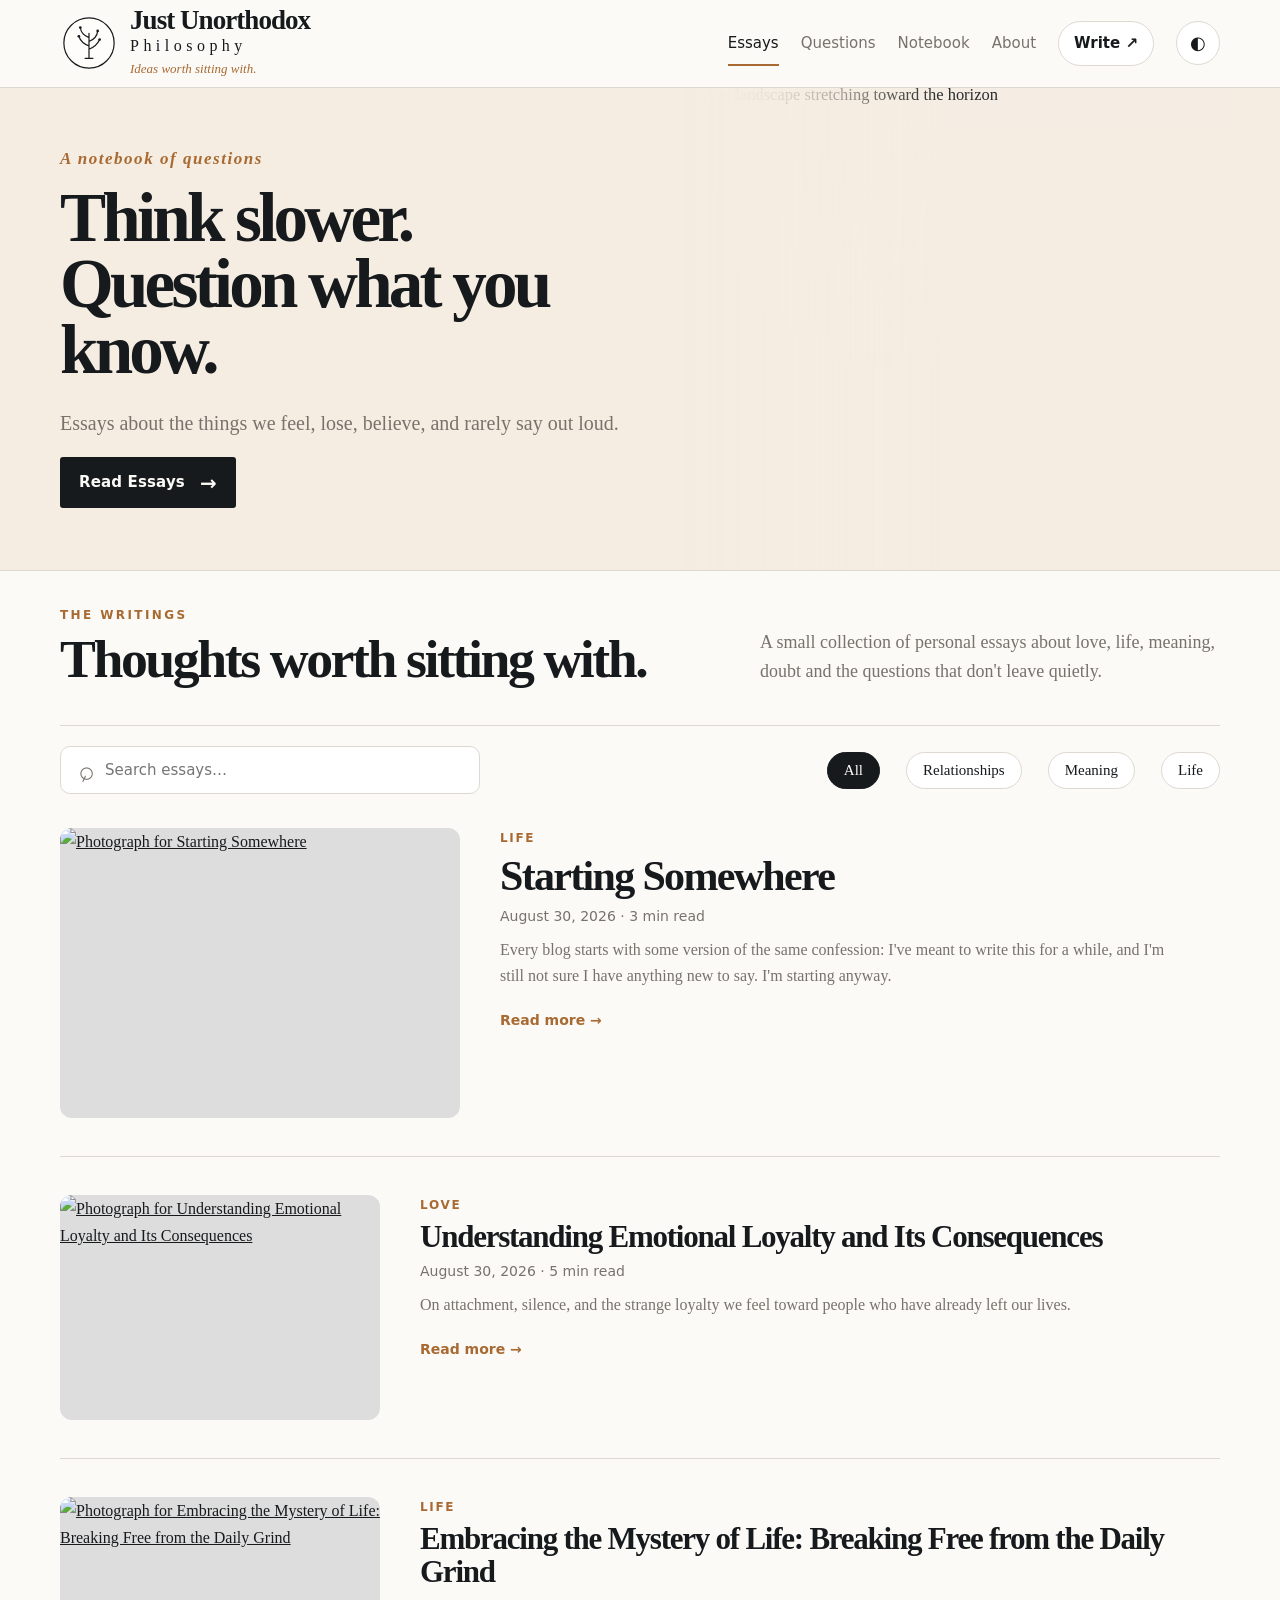
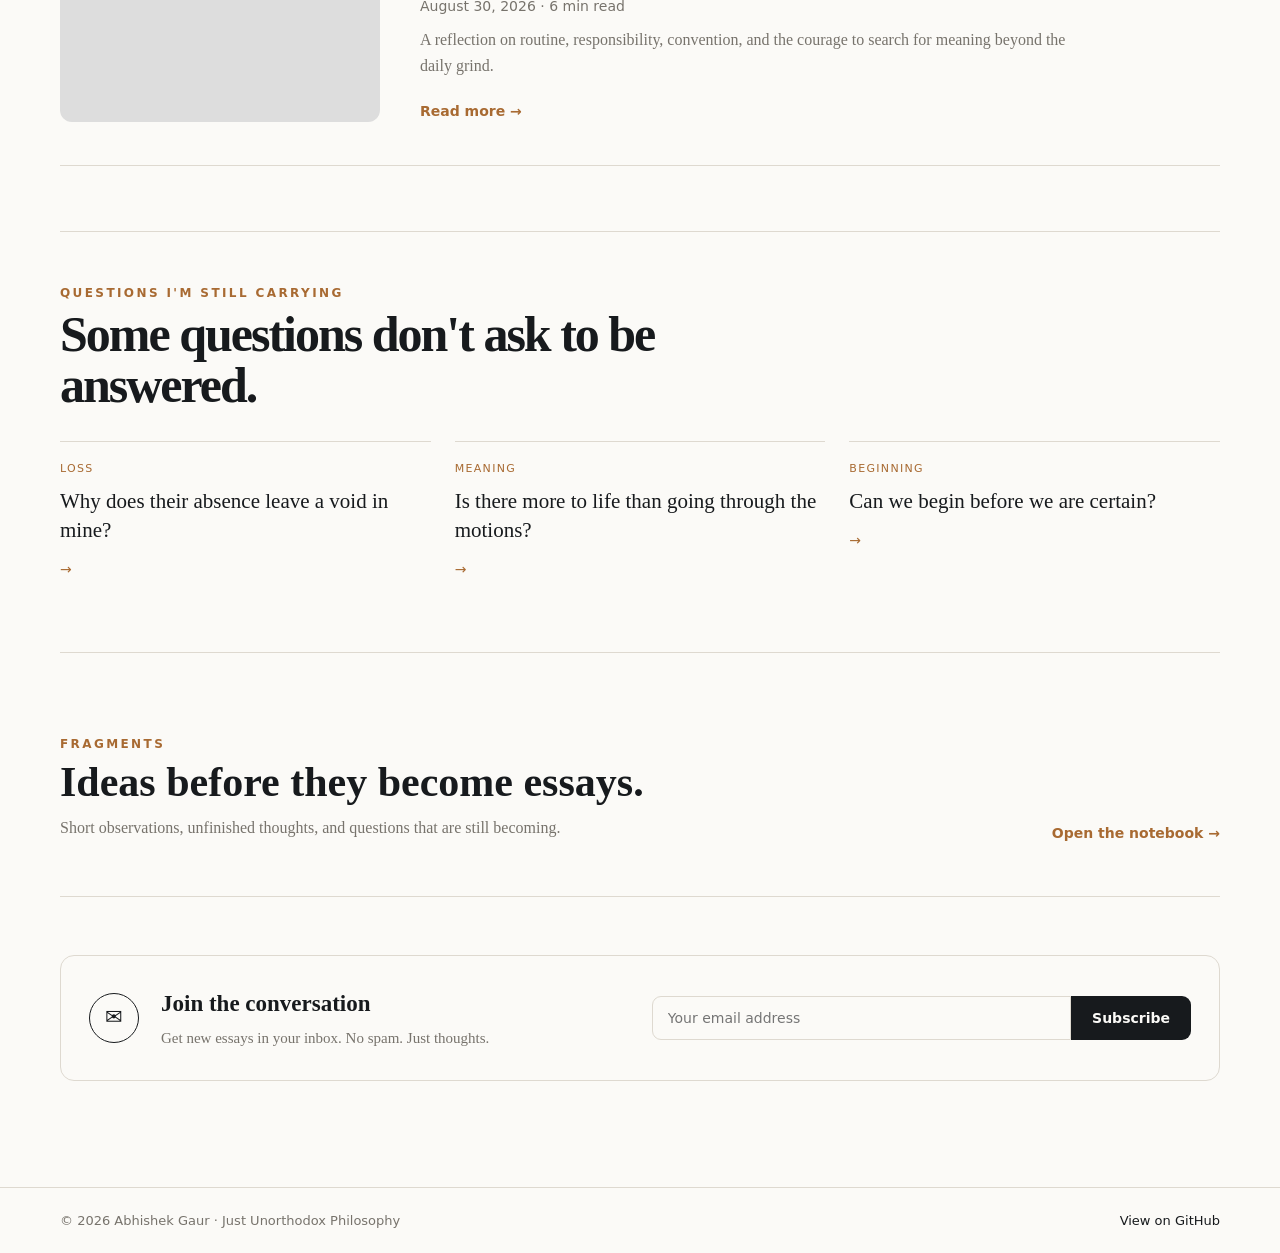
==== commit 422d5632: "Replace hero artwork with a real contemplative landscape photo" ====
--- a/index.html
+++ b/index.html
@@ -2,7 +2,7 @@
 <html lang="en">
 <head><meta charset="UTF-8"><meta name="viewport" content="width=device-width,initial-scale=1"><title>Just Unorthodox Philosophy — Ideas Worth Sitting With</title><meta name="description" content="Personal essays on life, love, meaning, identity and the questions that stay with us."><meta property="og:type" content="website"><meta property="og:title" content="Just Unorthodox Philosophy"><meta property="og:description" content="Ideas worth sitting with."><link rel="icon" href="favicon.svg" type="image/svg+xml"><link rel="stylesheet" href="style.css?v=6"><link rel="stylesheet" href="style-overrides.css?v=2"><link rel="stylesheet" href="site-v2.css?v=1"><script>try{if(localStorage.getItem('theme')==='dark')document.documentElement.classList.add('dark')}catch(e){}</script></head>
 <body><header class="site-header"><div class="wrap header-inner"><a class="brand" href="index.html"><img src="logo.svg" alt="Just Unorthodox Philosophy" class="logo"><span class="brand-copy"><span class="site-title">Just Unorthodox</span><span class="site-title-sub">Philosophy</span><span class="site-tagline">Ideas worth sitting with.</span></span></a><nav class="site-nav" aria-label="Main navigation"><a class="active" href="#essays">Essays</a><a href="questions.html">Questions</a><a href="notebook.html">Notebook</a><a href="about.html">About</a><a class="write-link" href="write.html">Write ↗</a><button class="icon-button" id="theme-toggle" aria-label="Toggle dark mode">◐</button></nav></div></header>
-<main><section class="hero-banner"><div class="wrap hero-inner"><div class="hero-copy"><div class="kicker">A notebook of questions</div><h1>Think slower.<br>Question what you know.</h1><p>Essays about the things we feel, lose, believe, and rarely say out loud.</p><a class="hero-button" href="#essays">Read Essays <span>→</span></a></div><div class="hero-image"><img src="assets/hero-philosophy.svg" alt="A quiet foggy forest landscape" loading="eager"></div></div></section>
+<main><section class="hero-banner"><div class="wrap hero-inner"><div class="hero-copy"><div class="kicker">A notebook of questions</div><h1>Think slower.<br>Question what you know.</h1><p>Essays about the things we feel, lose, believe, and rarely say out loud.</p><a class="hero-button" href="#essays">Read Essays <span>→</span></a></div><div class="hero-image"><img src="https://images.unsplash.com/photo-1500534314209-a25ddb2bd429?auto=format&fit=crop&w=1800&q=84" alt="A quiet landscape stretching toward the horizon" loading="eager"></div></div></section>
 <section class="wrap essay-area" id="essays"><div class="section-intro"><div><div class="kicker">The writings</div><h2>Thoughts worth sitting with.</h2></div><p>A small collection of personal essays about love, life, meaning, doubt and the questions that don't leave quietly.</p></div>
 <div class="toolbar"><div class="search-wrap"><span>⌕</span><input id="search" class="search" type="search" placeholder="Search essays…" aria-label="Search essays"></div><div class="filters"><button class="filter active" data-topic="All">All</button><button class="filter" data-topic="Relationships">Relationships</button><button class="filter" data-topic="Meaning">Meaning</button><button class="filter" data-topic="Life">Life</button></div></div><div id="post-list" aria-live="polite"></div>
 <section class="start-here"><div><div class="kicker">Questions I'm still carrying</div><h2>Some questions don't ask to be answered.</h2></div><div class="start-grid"><a href="posts/emotional-loyalty.html"><span>Loss</span><strong>Why does their absence leave a void in mine?</strong> <b>→</b></a><a href="posts/embracing-mystery.html"><span>Meaning</span><strong>Is there more to life than going through the motions?</strong> <b>→</b></a><a href="posts/starting-somewhere.html"><span>Beginning</span><strong>Can we begin before we are certain?</strong> <b>→</b></a></div></section>
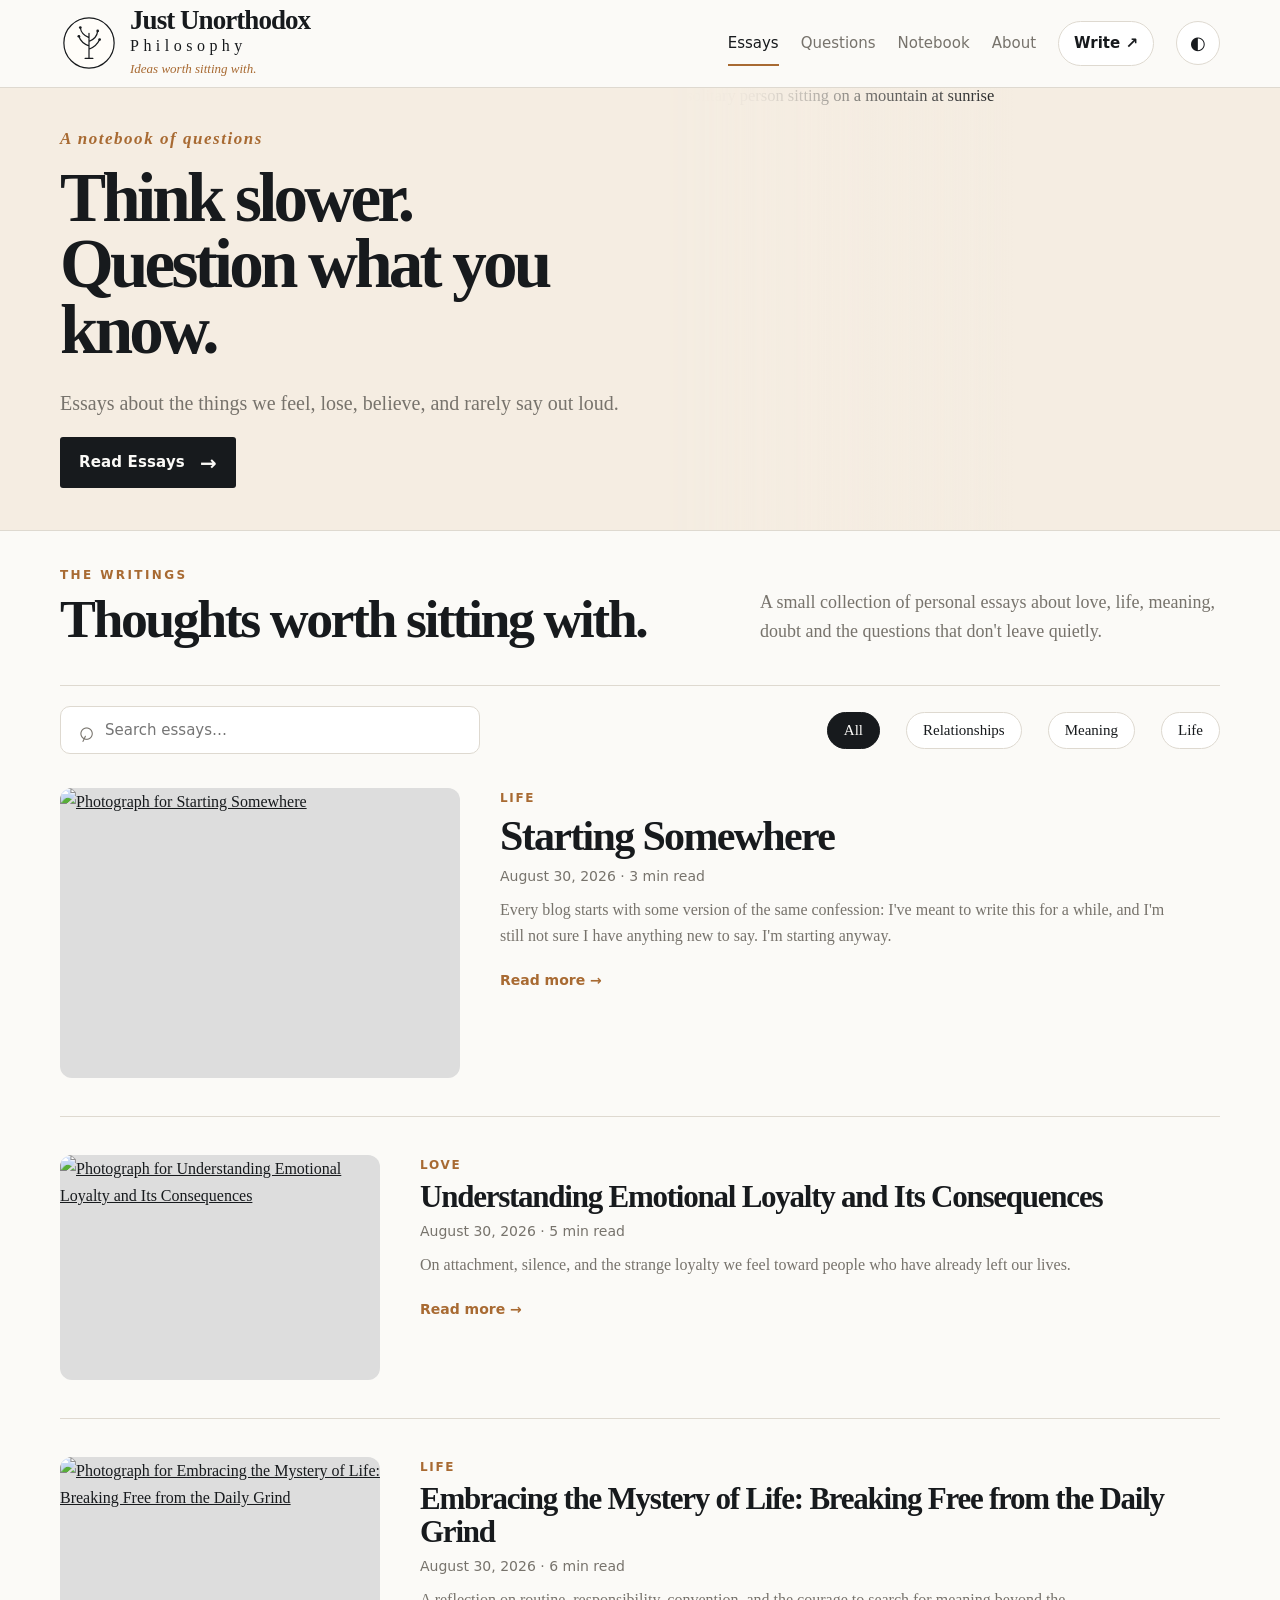
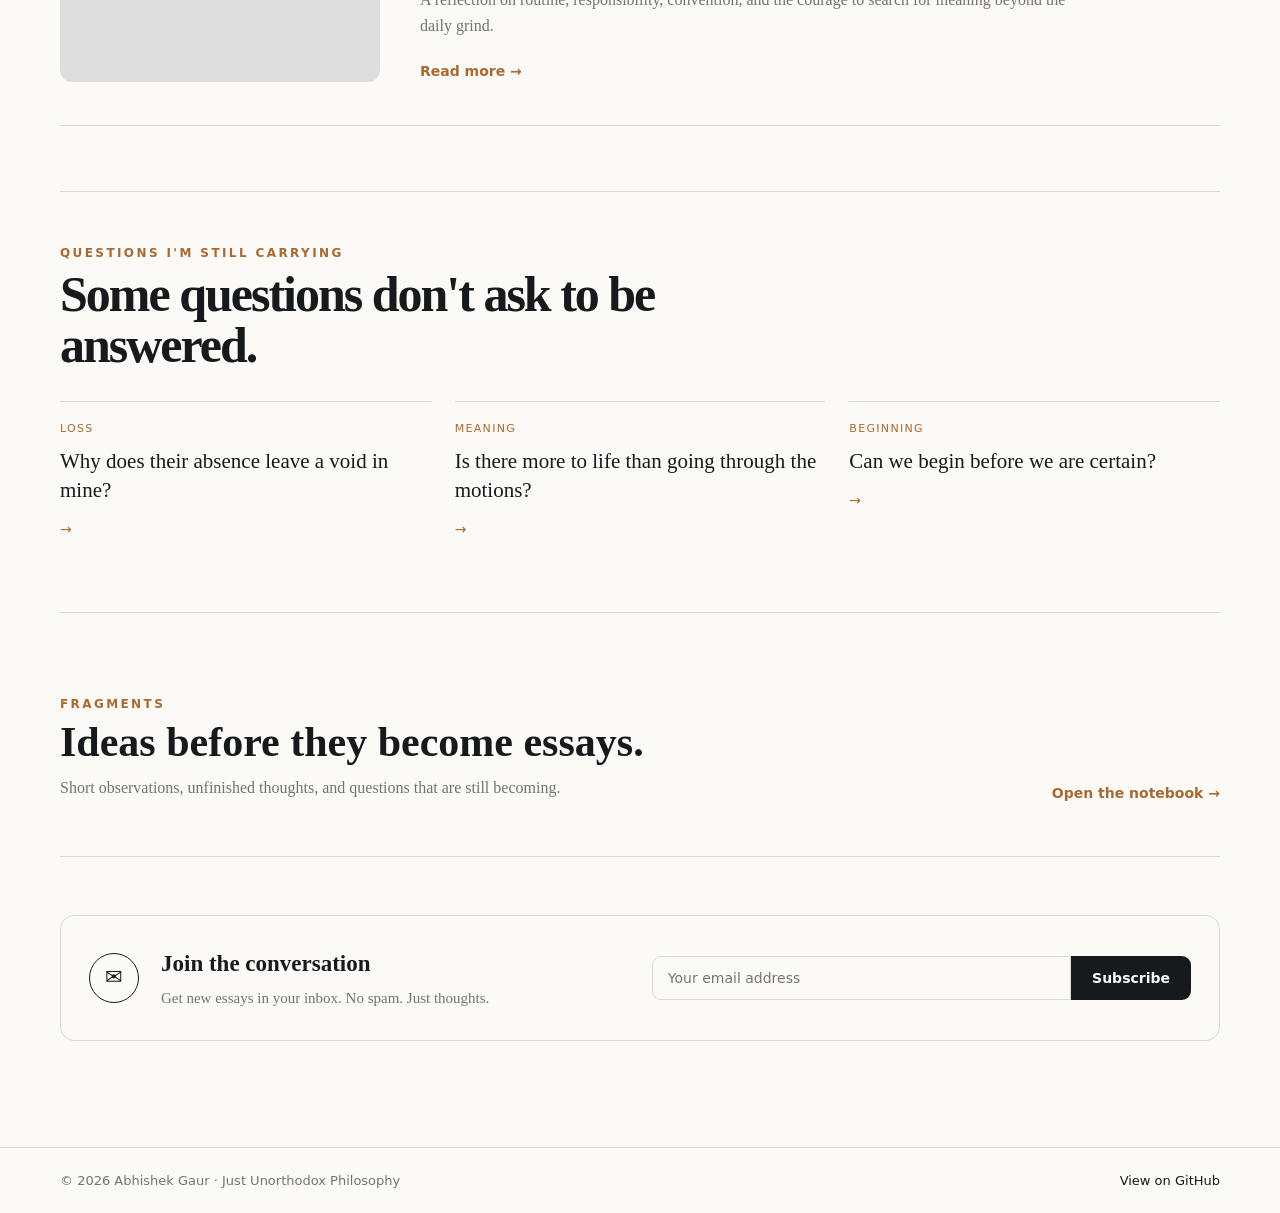
==== commit 81513722: "Replace hero image with contemplative silhouette photograph" ====
--- a/index.html
+++ b/index.html
@@ -2,7 +2,7 @@
 <html lang="en">
 <head><meta charset="UTF-8"><meta name="viewport" content="width=device-width,initial-scale=1"><title>Just Unorthodox Philosophy — Ideas Worth Sitting With</title><meta name="description" content="Personal essays on life, love, meaning, identity and the questions that stay with us."><meta property="og:type" content="website"><meta property="og:title" content="Just Unorthodox Philosophy"><meta property="og:description" content="Ideas worth sitting with."><link rel="icon" href="favicon.svg" type="image/svg+xml"><link rel="stylesheet" href="style.css?v=6"><link rel="stylesheet" href="style-overrides.css?v=2"><link rel="stylesheet" href="site-v2.css?v=1"><script>try{if(localStorage.getItem('theme')==='dark')document.documentElement.classList.add('dark')}catch(e){}</script></head>
 <body><header class="site-header"><div class="wrap header-inner"><a class="brand" href="index.html"><img src="logo.svg" alt="Just Unorthodox Philosophy" class="logo"><span class="brand-copy"><span class="site-title">Just Unorthodox</span><span class="site-title-sub">Philosophy</span><span class="site-tagline">Ideas worth sitting with.</span></span></a><nav class="site-nav" aria-label="Main navigation"><a class="active" href="#essays">Essays</a><a href="questions.html">Questions</a><a href="notebook.html">Notebook</a><a href="about.html">About</a><a class="write-link" href="write.html">Write ↗</a><button class="icon-button" id="theme-toggle" aria-label="Toggle dark mode">◐</button></nav></div></header>
-<main><section class="hero-banner"><div class="wrap hero-inner"><div class="hero-copy"><div class="kicker">A notebook of questions</div><h1>Think slower.<br>Question what you know.</h1><p>Essays about the things we feel, lose, believe, and rarely say out loud.</p><a class="hero-button" href="#essays">Read Essays <span>→</span></a></div><div class="hero-image"><img src="https://images.unsplash.com/photo-1500534314209-a25ddb2bd429?auto=format&fit=crop&w=1800&q=84" alt="A quiet landscape stretching toward the horizon" loading="eager"></div></div></section>
+<main><section class="hero-banner"><div class="wrap hero-inner"><div class="hero-copy"><div class="kicker">A notebook of questions</div><h1>Think slower.<br>Question what you know.</h1><p>Essays about the things we feel, lose, believe, and rarely say out loud.</p><a class="hero-button" href="#essays">Read Essays <span>→</span></a></div><div class="hero-image"><img src="https://commons.wikimedia.org/wiki/Special:FilePath/Silhouette_person_on_Monte_Stivo_%28Unsplash%29.jpg" alt="A solitary person sitting on a mountain at sunrise" loading="eager"></div></div></section>
 <section class="wrap essay-area" id="essays"><div class="section-intro"><div><div class="kicker">The writings</div><h2>Thoughts worth sitting with.</h2></div><p>A small collection of personal essays about love, life, meaning, doubt and the questions that don't leave quietly.</p></div>
 <div class="toolbar"><div class="search-wrap"><span>⌕</span><input id="search" class="search" type="search" placeholder="Search essays…" aria-label="Search essays"></div><div class="filters"><button class="filter active" data-topic="All">All</button><button class="filter" data-topic="Relationships">Relationships</button><button class="filter" data-topic="Meaning">Meaning</button><button class="filter" data-topic="Life">Life</button></div></div><div id="post-list" aria-live="polite"></div>
 <section class="start-here"><div><div class="kicker">Questions I'm still carrying</div><h2>Some questions don't ask to be answered.</h2></div><div class="start-grid"><a href="posts/emotional-loyalty.html"><span>Loss</span><strong>Why does their absence leave a void in mine?</strong> <b>→</b></a><a href="posts/embracing-mystery.html"><span>Meaning</span><strong>Is there more to life than going through the motions?</strong> <b>→</b></a><a href="posts/starting-somewhere.html"><span>Beginning</span><strong>Can we begin before we are certain?</strong> <b>→</b></a></div></section>
--- a/style-overrides.css
+++ b/style-overrides.css
@@ -50,3 +50,23 @@
  .hero-button{padding:12px 17px}
  .filters{gap:18px}
 }
+
+
+/* Hero: compact, properly fitted image */
+.hero-banner{min-height:390px!important}
+.hero-inner{min-height:390px!important}
+.hero-copy{padding:42px 0!important}
+.hero-image{width:48%!important;height:100%!important;top:0!important;bottom:auto!important;right:0!important;overflow:hidden}
+.hero-image img{width:100%!important;height:100%!important;object-fit:cover!important;object-position:center center!important;display:block}
+.hero-image:after{background:linear-gradient(90deg,var(--hero) 0%,rgba(245,237,226,.88) 14%,rgba(245,237,226,.42) 34%,transparent 63%)!important}
+@media(max-width:900px){
+  .hero-banner,.hero-inner{min-height:380px!important}
+  .hero-copy{padding:38px 0!important}
+  .hero-image{width:53%!important}
+}
+@media(max-width:650px){
+  .hero-banner,.hero-inner{min-height:470px!important}
+  .hero-copy{padding:38px 0 10px!important}
+  .hero-image{width:100%!important;height:58%!important;top:auto!important;bottom:0!important}
+  .hero-image:after{background:linear-gradient(180deg,var(--hero) 0%,rgba(245,237,226,.62) 28%,transparent 78%)!important}
+}
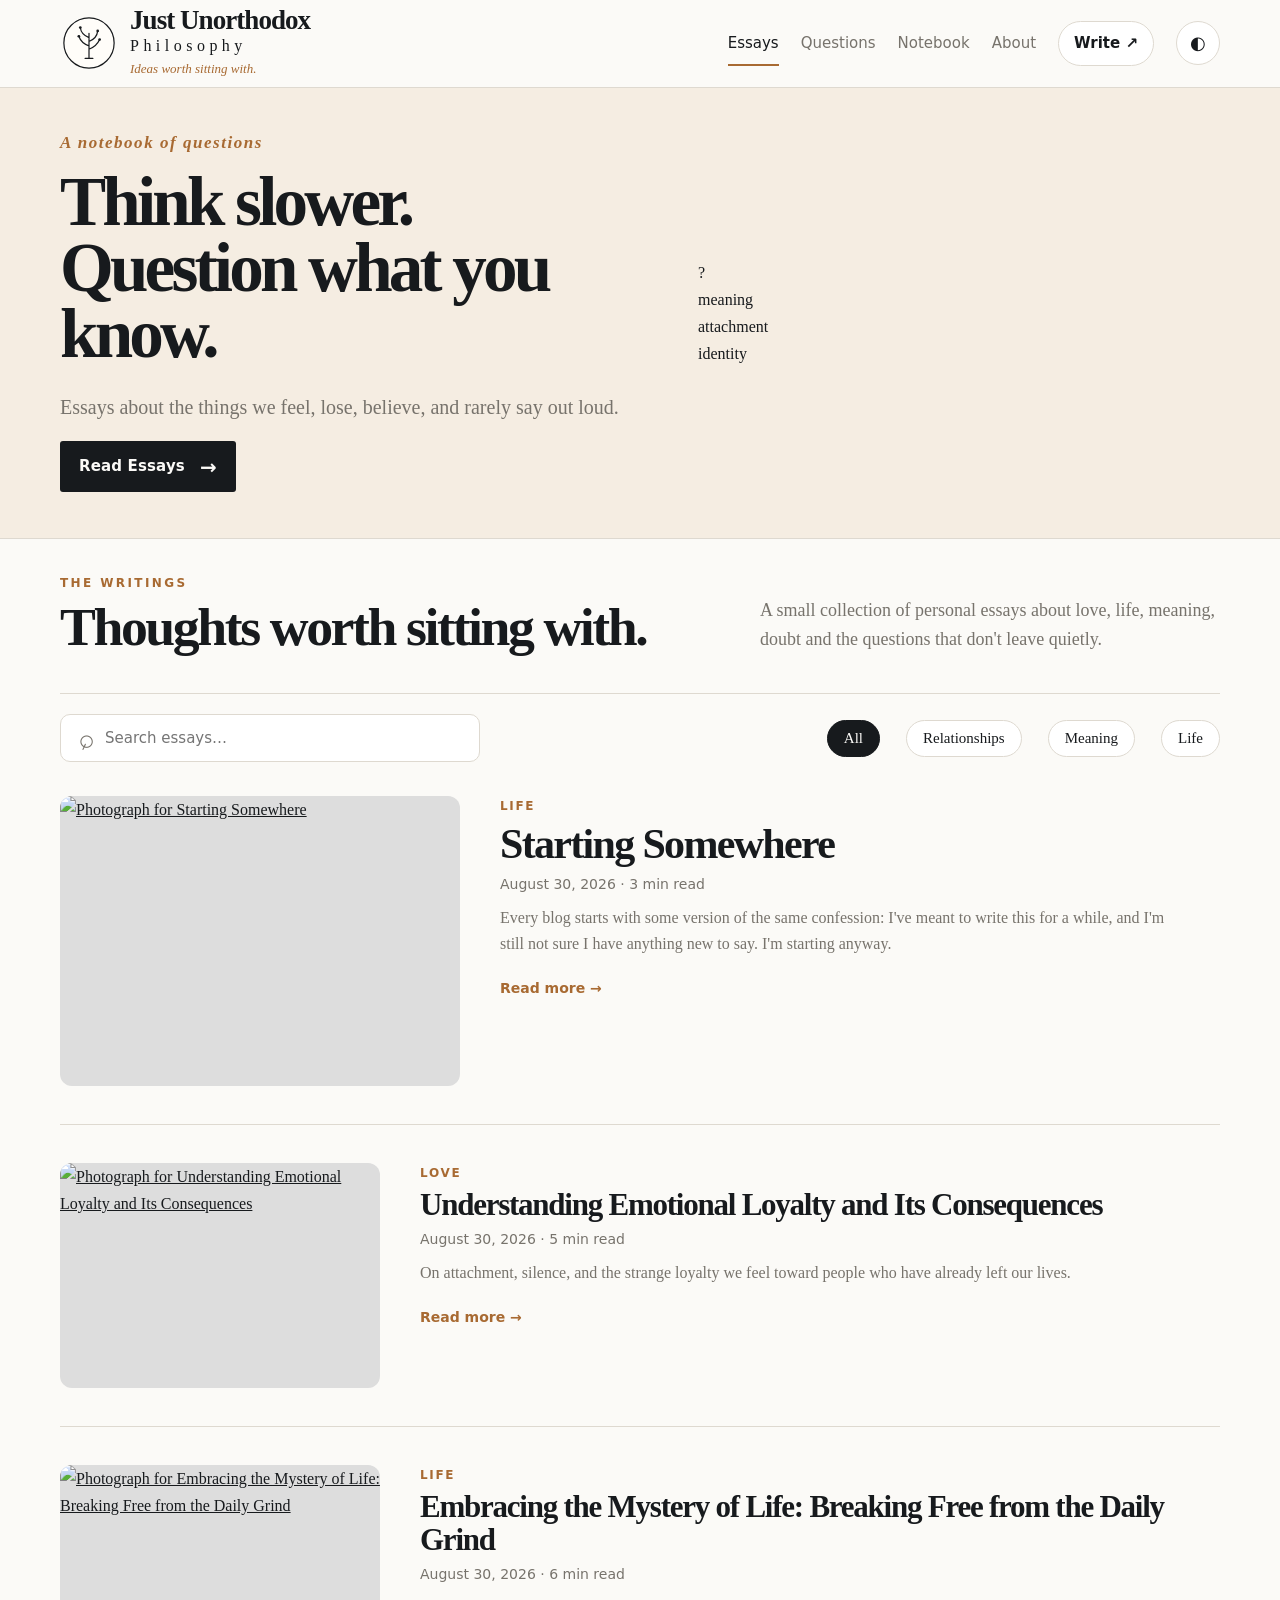
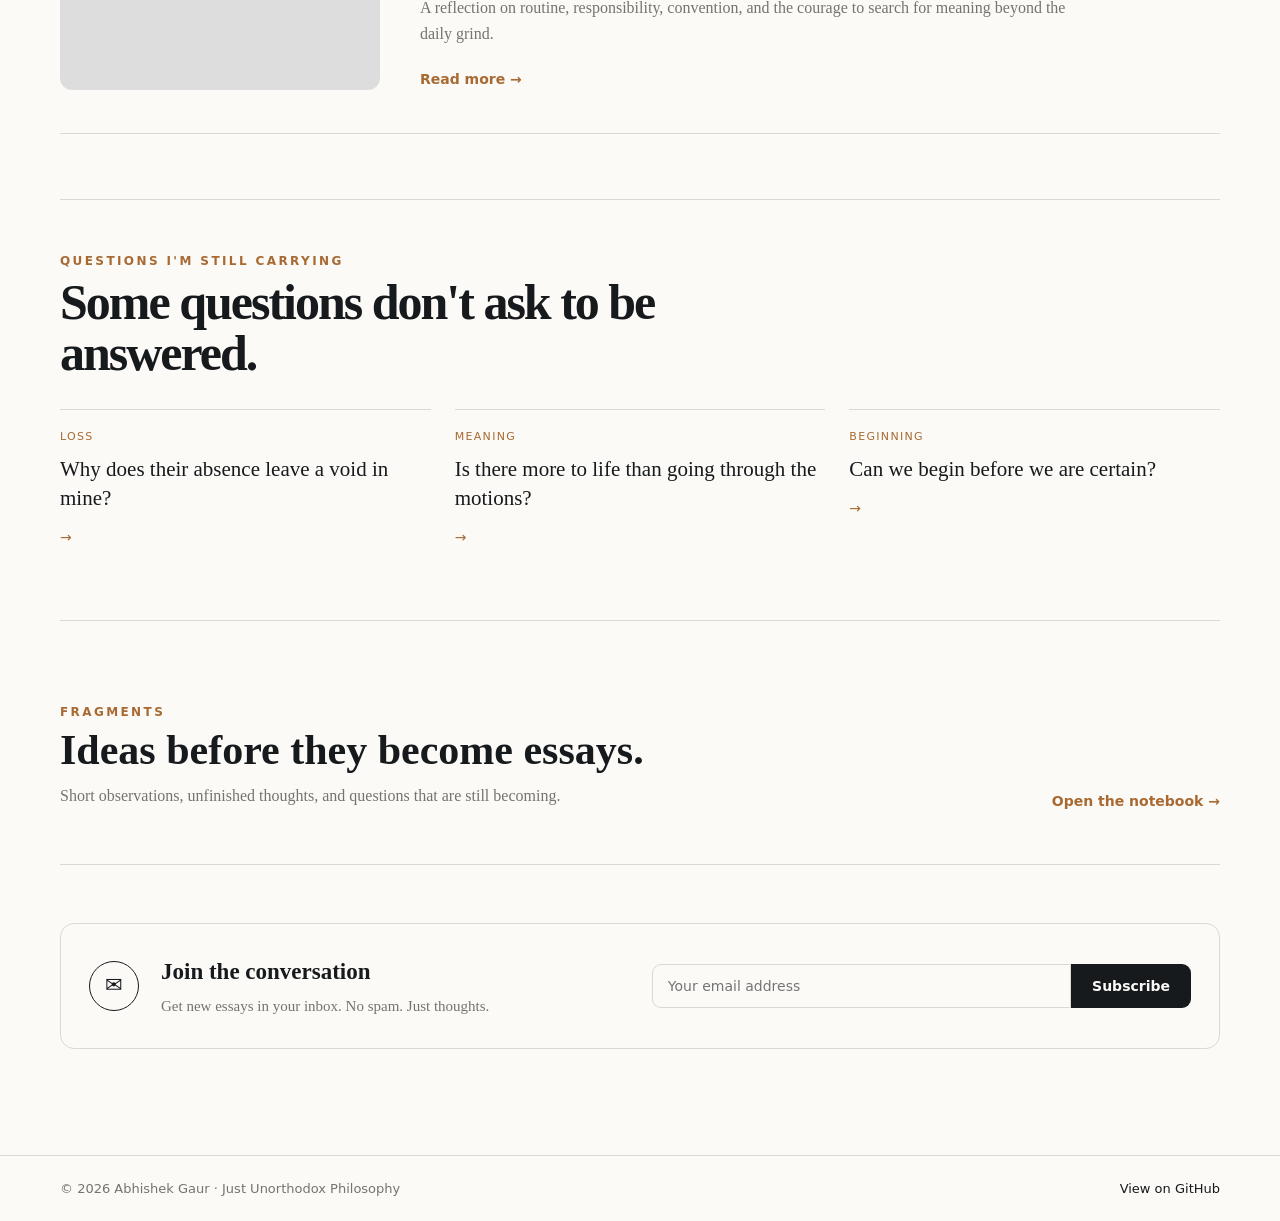
==== commit 4bcdcf00: "Replace hero photograph with philosophical visual motif" ====
--- a/index.html
+++ b/index.html
@@ -2,7 +2,7 @@
 <html lang="en">
 <head><meta charset="UTF-8"><meta name="viewport" content="width=device-width,initial-scale=1"><title>Just Unorthodox Philosophy — Ideas Worth Sitting With</title><meta name="description" content="Personal essays on life, love, meaning, identity and the questions that stay with us."><meta property="og:type" content="website"><meta property="og:title" content="Just Unorthodox Philosophy"><meta property="og:description" content="Ideas worth sitting with."><link rel="icon" href="favicon.svg" type="image/svg+xml"><link rel="stylesheet" href="style.css?v=6"><link rel="stylesheet" href="style-overrides.css?v=2"><link rel="stylesheet" href="site-v2.css?v=1"><script>try{if(localStorage.getItem('theme')==='dark')document.documentElement.classList.add('dark')}catch(e){}</script></head>
 <body><header class="site-header"><div class="wrap header-inner"><a class="brand" href="index.html"><img src="logo.svg" alt="Just Unorthodox Philosophy" class="logo"><span class="brand-copy"><span class="site-title">Just Unorthodox</span><span class="site-title-sub">Philosophy</span><span class="site-tagline">Ideas worth sitting with.</span></span></a><nav class="site-nav" aria-label="Main navigation"><a class="active" href="#essays">Essays</a><a href="questions.html">Questions</a><a href="notebook.html">Notebook</a><a href="about.html">About</a><a class="write-link" href="write.html">Write ↗</a><button class="icon-button" id="theme-toggle" aria-label="Toggle dark mode">◐</button></nav></div></header>
-<main><section class="hero-banner"><div class="wrap hero-inner"><div class="hero-copy"><div class="kicker">A notebook of questions</div><h1>Think slower.<br>Question what you know.</h1><p>Essays about the things we feel, lose, believe, and rarely say out loud.</p><a class="hero-button" href="#essays">Read Essays <span>→</span></a></div><div class="hero-image"><img src="https://commons.wikimedia.org/wiki/Special:FilePath/Silhouette_person_on_Monte_Stivo_%28Unsplash%29.jpg" alt="A solitary person sitting on a mountain at sunrise" loading="eager"></div></div></section>
+<main><section class="hero-banner"><div class="wrap hero-inner"><div class="hero-copy"><div class="kicker">A notebook of questions</div><h1>Think slower.<br>Question what you know.</h1><p>Essays about the things we feel, lose, believe, and rarely say out loud.</p><a class="hero-button" href="#essays">Read Essays <span>→</span></a></div><div class="hero-visual" aria-hidden="true"><div class="thought-orbit orbit-1"></div><div class="thought-orbit orbit-2"></div><div class="thought-dot dot-1"></div><div class="thought-dot dot-2"></div><div class="thought-dot dot-3"></div><div class="thought-symbol">?</div><div class="thought-word word-1">meaning</div><div class="thought-word word-2">attachment</div><div class="thought-word word-3">identity</div></div></div></section>
 <section class="wrap essay-area" id="essays"><div class="section-intro"><div><div class="kicker">The writings</div><h2>Thoughts worth sitting with.</h2></div><p>A small collection of personal essays about love, life, meaning, doubt and the questions that don't leave quietly.</p></div>
 <div class="toolbar"><div class="search-wrap"><span>⌕</span><input id="search" class="search" type="search" placeholder="Search essays…" aria-label="Search essays"></div><div class="filters"><button class="filter active" data-topic="All">All</button><button class="filter" data-topic="Relationships">Relationships</button><button class="filter" data-topic="Meaning">Meaning</button><button class="filter" data-topic="Life">Life</button></div></div><div id="post-list" aria-live="polite"></div>
 <section class="start-here"><div><div class="kicker">Questions I'm still carrying</div><h2>Some questions don't ask to be answered.</h2></div><div class="start-grid"><a href="posts/emotional-loyalty.html"><span>Loss</span><strong>Why does their absence leave a void in mine?</strong> <b>→</b></a><a href="posts/embracing-mystery.html"><span>Meaning</span><strong>Is there more to life than going through the motions?</strong> <b>→</b></a><a href="posts/starting-somewhere.html"><span>Beginning</span><strong>Can we begin before we are certain?</strong> <b>→</b></a></div></section>
--- a/style-overrides.css
+++ b/style-overrides.css
@@ -70,3 +70,35 @@
   .hero-image{width:100%!important;height:58%!important;top:auto!important;bottom:0!important}
   .hero-image:after{background:linear-gradient(180deg,var(--hero) 0%,rgba(245,237,226,.62) 28%,transparent 78%)!important}
 }
+
+
+/* Hero-only visual refinement */
+.hero-banner{min-height:420px!important}
+.hero-inner{min-height:420px!important}
+.hero-copy{padding:46px 0!important}
+.hero-image{width:50%!important;height:100%!important;right:0!important;overflow:hidden}
+.hero-image img{width:100%!important;height:100%!important;object-fit:cover!important;object-position:center!important;display:block!important;filter:saturate(.72) contrast(1.02)!important}
+.hero-image:after{background:linear-gradient(90deg,var(--hero) 0%,rgba(245,237,226,.94) 12%,rgba(245,237,226,.52) 30%,rgba(245,237,226,.08) 56%,transparent 70%)!important}
+html.dark .hero-image:after{background:linear-gradient(90deg,#101111 0%,rgba(16,17,17,.94) 12%,rgba(16,17,17,.50) 32%,rgba(16,17,17,.08) 58%,transparent 72%)!important}
+@media(max-width:900px){.hero-banner,.hero-inner{min-height:400px!important}.hero-copy{padding:40px 0!important}.hero-image{width:54%!important}}
+@media(max-width:650px){.hero-banner,.hero-inner{min-height:500px!important}.hero-copy{padding:38px 0 10px!important}.hero-image{width:100%!important;height:58%!important;top:auto!important;bottom:0!important}.hero-image:after{background:linear-gradient(180deg,var(--hero) 0%,rgba(245,237,226,.70) 28%,transparent 82%)!important}html.dark .hero-image:after{background:linear-gradient(180deg,#101111 0%,rgba(16,17,17,.72) 28%,transparent 82%)!important}}
+
+
+/* Dark-mode hero: keep the photograph visible on the right */
+html.dark .hero-image{opacity:1!important}
+html.dark .hero-image img{opacity:1!important;filter:brightness(.82) saturate(.78) contrast(1.06)!important}
+html.dark .hero-image:after{background:linear-gradient(90deg,#101111 0%,rgba(16,17,17,.96) 7%,rgba(16,17,17,.72) 22%,rgba(16,17,17,.28) 42%,rgba(16,17,17,.06) 58%,transparent 72%)!important;z-index:2}
+html.dark .hero-image{z-index:1}
+html.dark .hero-copy{position:relative;z-index:3}
+@media(max-width:650px){
+  html.dark .hero-image:after{background:linear-gradient(180deg,#101111 0%,rgba(16,17,17,.78) 24%,rgba(16,17,17,.22) 62%,transparent 100%)!important}
+}
+
+
+/* Extend hero photography farther to the right */
+.hero-image{width:60%!important;right:0!important}
+.hero-image img{object-position:center!important}
+.hero-image:after{background:linear-gradient(90deg,var(--hero) 0%,rgba(245,237,226,.9) 9%,rgba(245,237,226,.38) 27%,rgba(245,237,226,.06) 49%,transparent 67%)!important}
+html.dark .hero-image:after{background:linear-gradient(90deg,#101111 0%,rgba(16,17,17,.9) 9%,rgba(16,17,17,.45) 26%,rgba(16,17,17,.1) 48%,transparent 68%)!important}
+@media(max-width:900px){.hero-image{width:64%!important}}
+@media(max-width:650px){.hero-image{width:100%!important}}
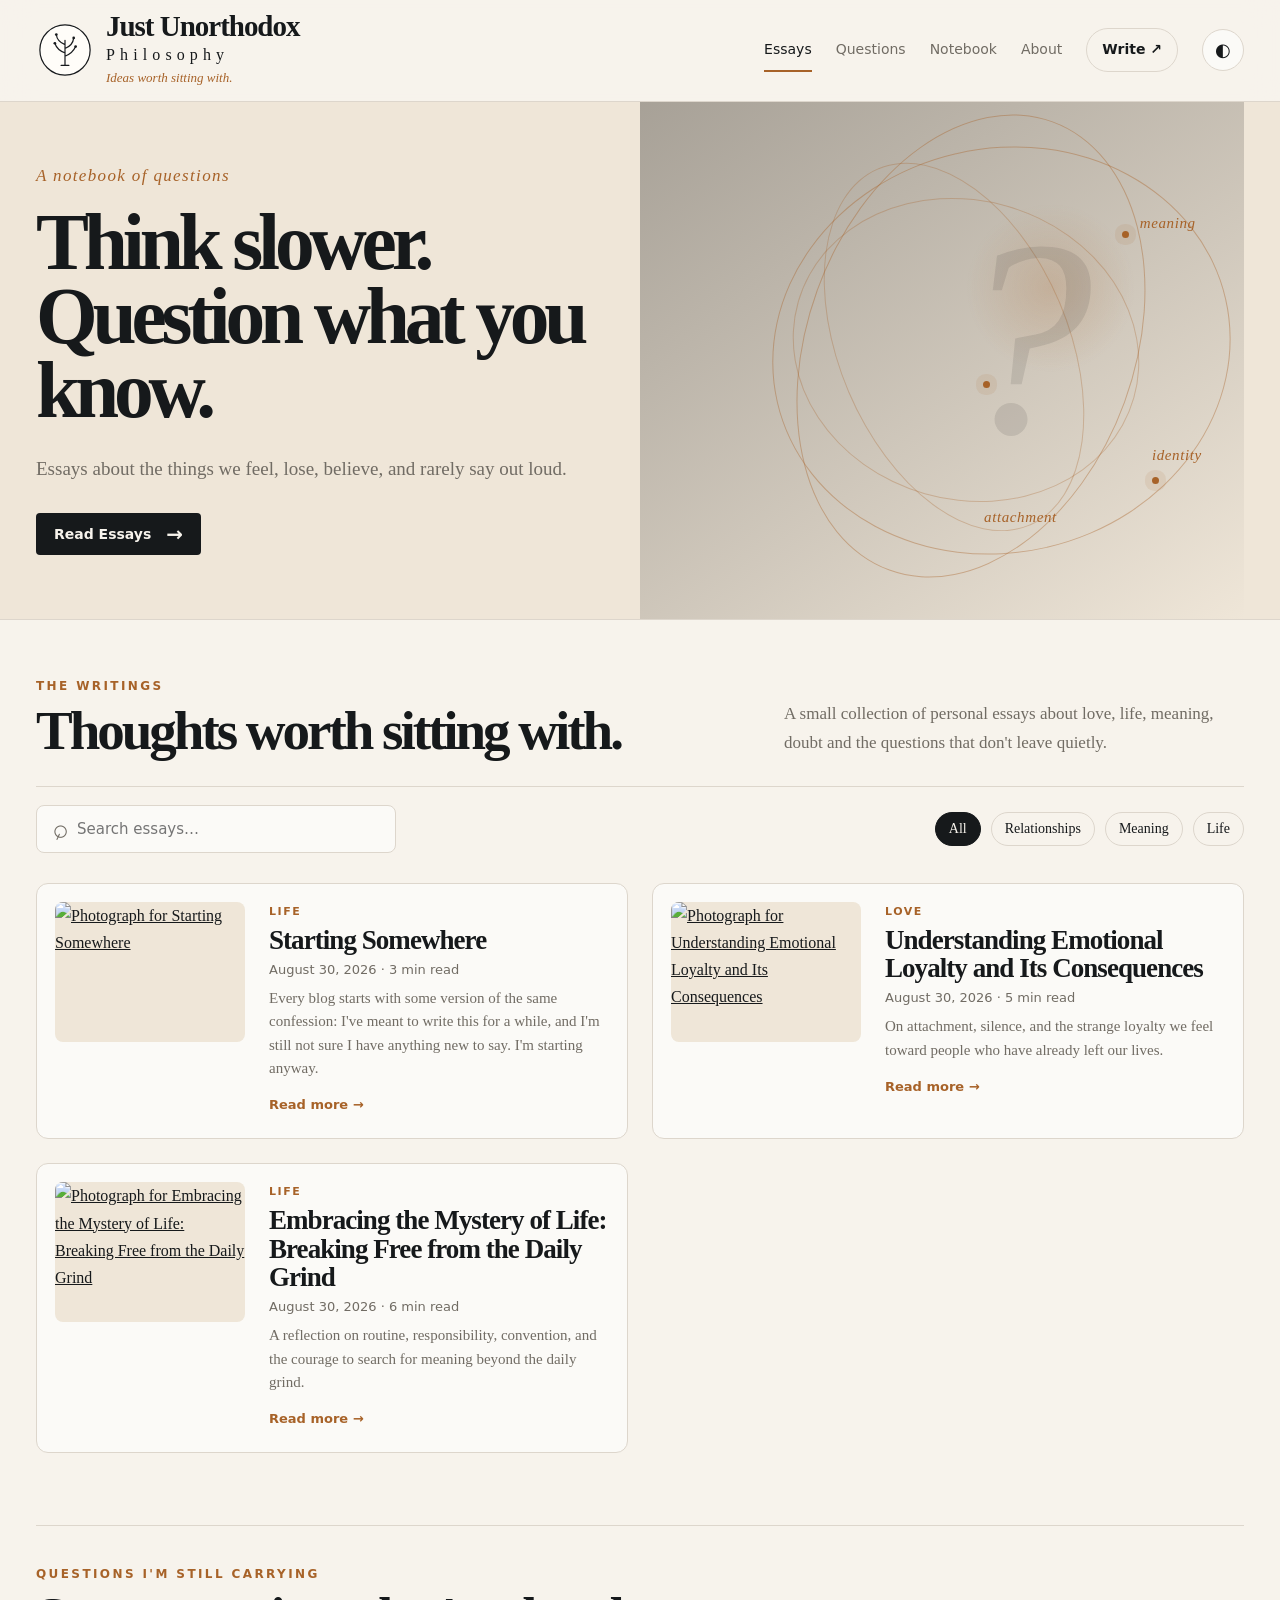
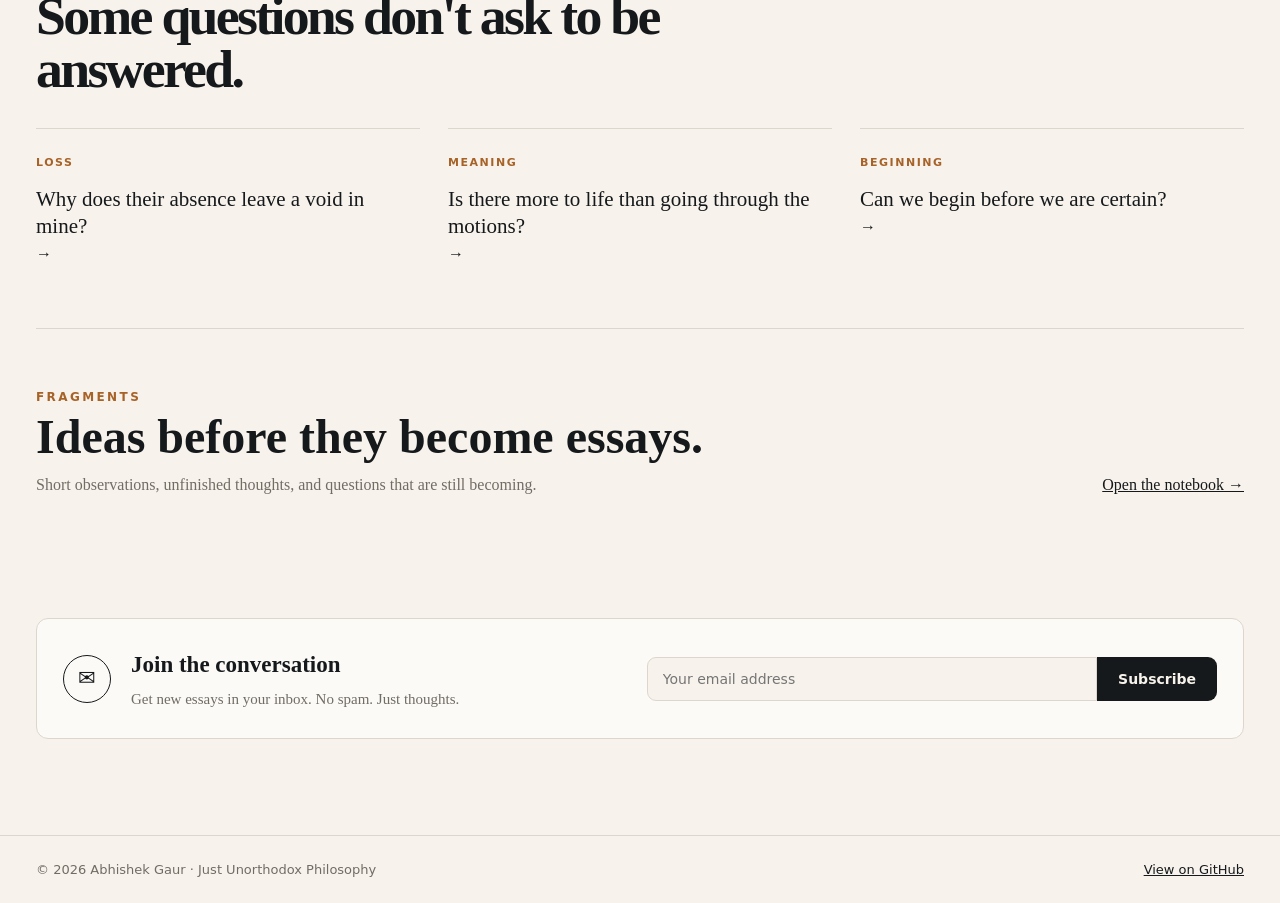
==== commit 0ed94e91: "Prepare all pages for complete UI redesign" ====
--- a/index.html
+++ b/index.html
@@ -1,6 +1,6 @@
 <!DOCTYPE html>
 <html lang="en">
-<head><meta charset="UTF-8"><meta name="viewport" content="width=device-width,initial-scale=1"><title>Just Unorthodox Philosophy — Ideas Worth Sitting With</title><meta name="description" content="Personal essays on life, love, meaning, identity and the questions that stay with us."><meta property="og:type" content="website"><meta property="og:title" content="Just Unorthodox Philosophy"><meta property="og:description" content="Ideas worth sitting with."><link rel="icon" href="favicon.svg" type="image/svg+xml"><link rel="stylesheet" href="style.css?v=6"><link rel="stylesheet" href="style-overrides.css?v=2"><link rel="stylesheet" href="site-v2.css?v=1"><script>try{if(localStorage.getItem('theme')==='dark')document.documentElement.classList.add('dark')}catch(e){}</script></head>
+<head><meta charset="UTF-8"><meta name="viewport" content="width=device-width,initial-scale=1"><title>Just Unorthodox Philosophy — Ideas Worth Sitting With</title><meta name="description" content="Personal essays on life, love, meaning, identity and the questions that stay with us."><meta property="og:type" content="website"><meta property="og:title" content="Just Unorthodox Philosophy"><meta property="og:description" content="Ideas worth sitting with."><link rel="icon" href="favicon.svg" type="image/svg+xml"><link rel="stylesheet" href="style.css?v=10"><link rel="stylesheet" href="style-overrides.css?v=2"><link rel="stylesheet" href="site-v2.css?v=10"><script>try{if(localStorage.getItem('theme')==='dark')document.documentElement.classList.add('dark')}catch(e){}</script></head>
 <body><header class="site-header"><div class="wrap header-inner"><a class="brand" href="index.html"><img src="logo.svg" alt="Just Unorthodox Philosophy" class="logo"><span class="brand-copy"><span class="site-title">Just Unorthodox</span><span class="site-title-sub">Philosophy</span><span class="site-tagline">Ideas worth sitting with.</span></span></a><nav class="site-nav" aria-label="Main navigation"><a class="active" href="#essays">Essays</a><a href="questions.html">Questions</a><a href="notebook.html">Notebook</a><a href="about.html">About</a><a class="write-link" href="write.html">Write ↗</a><button class="icon-button" id="theme-toggle" aria-label="Toggle dark mode">◐</button></nav></div></header>
 <main><section class="hero-banner"><div class="wrap hero-inner"><div class="hero-copy"><div class="kicker">A notebook of questions</div><h1>Think slower.<br>Question what you know.</h1><p>Essays about the things we feel, lose, believe, and rarely say out loud.</p><a class="hero-button" href="#essays">Read Essays <span>→</span></a></div><div class="hero-visual" aria-hidden="true"><div class="thought-orbit orbit-1"></div><div class="thought-orbit orbit-2"></div><div class="thought-dot dot-1"></div><div class="thought-dot dot-2"></div><div class="thought-dot dot-3"></div><div class="thought-symbol">?</div><div class="thought-word word-1">meaning</div><div class="thought-word word-2">attachment</div><div class="thought-word word-3">identity</div></div></div></section>
 <section class="wrap essay-area" id="essays"><div class="section-intro"><div><div class="kicker">The writings</div><h2>Thoughts worth sitting with.</h2></div><p>A small collection of personal essays about love, life, meaning, doubt and the questions that don't leave quietly.</p></div>
--- a/style-overrides.css
+++ b/style-overrides.css
@@ -1,104 +1,174 @@
-.section-intro{display:grid;grid-template-columns:1fr 1fr;gap:60px;align-items:end;margin-bottom:38px}.section-intro h2{font-size:clamp(32px,4vw,48px);line-height:1;letter-spacing:-.045em;margin:12px 0 0}.section-intro p{color:var(--muted);font-size:17px;margin:0;max-width:520px}.post-preview.featured{grid-template-columns:400px 1fr}.post-preview.featured .post-image{height:290px}.post-preview.featured h2{font-size:42px}.article-page{padding:60px 20px 90px}.article{max-width:820px;margin:auto}.article-kicker{color:var(--accent);font:700 12px var(--sans);letter-spacing:.16em;text-transform:uppercase}.article h1{font-size:clamp(44px,6vw,72px);line-height:.98;letter-spacing:-.055em;margin:16px 0}.article-deck{font-size:21px;color:var(--muted);max-width:680px}.article-meta{font:14px var(--sans);color:var(--muted);margin:22px 0 34px}.article-cover{width:100%;border-radius:14px;overflow:hidden;margin-bottom:46px;background:var(--hero)}.article-cover img{display:block;width:100%;height:auto}.article-body{max-width:680px;margin:auto;font-size:20px}.article-body p{margin:0 0 1.5em}.article-body blockquote{margin:42px 0;padding:8px 0 8px 28px;border-left:3px solid var(--accent);font-size:27px;line-height:1.35;font-style:italic}.article-actions{display:flex;gap:10px;margin:40px auto;max-width:680px}.action{border:1px solid var(--border);background:var(--surface);color:var(--text);border-radius:999px;padding:10px 16px;cursor:pointer;font:14px var(--sans)}.action:hover{border-color:var(--accent);color:var(--accent)}.article-nav{display:flex;justify-content:space-between;gap:20px;border-top:1px solid var(--border);padding-top:25px;margin-top:45px;font:14px var(--sans)}.article-nav a{text-decoration:none;color:var(--muted)}.article-nav a:hover{color:var(--accent)}.reading-progress{position:fixed;top:0;left:0;height:3px;width:0;background:var(--accent);z-index:100}.section-intro{position:relative}.start-here{margin:72px 0 30px;padding:34px 0;border-top:1px solid var(--border);border-bottom:1px solid var(--border)}.start-here h2{font-size:clamp(30px,4vw,44px);line-height:1.02;letter-spacing:-.04em;margin:10px 0 30px;max-width:620px}.start-grid{display:grid;grid-template-columns:repeat(3,1fr);gap:24px}.start-grid a{padding:20px 0;text-decoration:none;border-top:1px solid var(--border)}.start-grid span{display:block;color:var(--accent);font:11px var(--sans);letter-spacing:.12em;text-transform:uppercase;margin-bottom:12px}.start-grid strong{font-size:20px;line-height:1.3;font-weight:500}.start-grid b{display:block;margin-top:16px;font:14px var(--sans);color:var(--accent)}.start-grid a:hover strong{color:var(--accent)}.notebook-teaser{display:flex;justify-content:space-between;gap:30px;align-items:end;padding:55px 0}.notebook-teaser h2{font-size:clamp(28px,3.5vw,42px);line-height:1.05;margin:10px 0}.notebook-teaser p{color:var(--muted);margin:0}.text-link{white-space:nowrap;color:var(--accent);font:700 14px var(--sans);text-decoration:none}.editorial-page{padding:70px 0 100px;max-width:920px}.editorial-page h1{font-size:clamp(46px,6vw,76px);line-height:.98;letter-spacing:-.055em;max-width:820px;margin:14px 0 20px}.editorial-page .lead{font-size:20px;color:var(--muted);max-width:680px;margin-bottom:60px}.question-list{border-top:1px solid var(--border);margin-bottom:45px}.question-list a{display:grid;grid-template-columns:55px 1fr;gap:8px 25px;padding:28px 0;border-bottom:1px solid var(--border);text-decoration:none}.question-list span{font:12px var(--sans);color:var(--accent);padding-top:8px}.question-list strong{font-size:29px;line-height:1.15;font-weight:500}.question-list em{grid-column:2;color:var(--muted);font:12px var(--sans);font-style:normal;text-transform:uppercase;letter-spacing:.12em}.question-list a:hover strong{color:var(--accent)}.note-grid{display:grid;grid-template-columns:repeat(3,1fr);gap:18px;margin:45px 0}.note-grid article{border-top:2px solid var(--text);padding:18px 4px}.note-grid span{font:11px var(--sans);letter-spacing:.14em;color:var(--accent)}.note-grid p{font-size:22px;line-height:1.35;margin:18px 0 5px}.notebook-note{color:var(--muted);font-style:italic;margin:40px 0}.back-link{display:inline-block;margin-top:18px;color:var(--accent);font:700 14px var(--sans);text-decoration:none}.site-footer{border-top:1px solid var(--border);padding:25px 0;margin-top:30px}.footer-inner{display:flex;justify-content:space-between;gap:20px;color:var(--muted);font:13px var(--sans)}.footer-inner a{text-decoration:none}.site-nav{flex-wrap:wrap}
-/* Final visual tuning */
-.site-header{padding:7px 0}.logo{width:58px;height:58px;flex-basis:58px}.site-title{font-size:27px}.site-title-sub{font-size:16px;margin-top:3px}.site-tagline{font-size:13px;margin-top:3px}.site-nav{gap:22px}.hero-inner{min-height:285px}.hero-copy{padding:30px 0}.hero-copy h1{font-size:clamp(46px,4.7vw,62px);margin:12px 0}.hero-copy p{font-size:17px;margin-bottom:18px}.hero-image{width:40%;height:86%;top:auto;bottom:0}.hero-image img{object-position:center center}.hero-image:after{background:linear-gradient(90deg,var(--hero) 0%,rgba(245,237,226,.65) 20%,transparent 55%)}.essay-area{padding-top:38px}
-@media(max-width:900px){.site-header{padding:7px 0}.logo{width:54px;height:54px;flex-basis:54px}.site-title{font-size:24px}.site-title-sub{font-size:15px}.hero-inner{min-height:290px}.hero-copy{padding:32px 0}.hero-image{width:44%;height:82%}.site-nav{gap:16px}.section-intro{grid-template-columns:1fr;gap:12px}.post-preview.featured{grid-template-columns:1fr}.post-preview.featured .post-image{height:300px}.editorial-page{padding:55px 0 80px}.note-grid,.start-grid{grid-template-columns:1fr}.article-body{font-size:19px}.notebook-teaser{align-items:start;flex-direction:column}}
-@media(max-width:560px){.site-header{padding:6px 0}.logo{width:50px;height:50px;flex-basis:50px}.site-nav{font-size:13px;gap:12px}.icon-button{width:40px;height:40px}.hero-inner{min-height:350px}.hero-copy{padding:34px 0}.hero-copy h1{font-size:45px}.hero-image{width:100%;height:48%;opacity:.55}.hero-image:after{background:linear-gradient(180deg,var(--hero) 0%,rgba(245,237,226,.25) 48%,transparent 78%)}.essay-area{padding-top:34px}.section-intro h2{font-size:34px}.post-preview.featured h2{font-size:36px}.article-page{padding:40px 17px 70px}.article h1{font-size:44px}.article-deck{font-size:18px}.article-body{font-size:18px}.article-body blockquote{font-size:23px}.article-nav{flex-direction:column}.editorial-page{padding:45px 17px 70px}.question-list strong{font-size:24px}.footer-inner{flex-direction:column}.site-nav a:nth-child(2),.site-nav a:nth-child(3){display:none}.start-here{margin-top:50px}}
+/* Just Unorthodox — unified editorial redesign */
+:root{
+  --bg:#f7f3ec;--surface:#fbfaf7;--text:#16191b;--muted:#716c64;--border:#ddd6cc;--accent:#a76228;--hero:#efe6d8;
+  --serif:Georgia,"Times New Roman",serif;--sans:Inter,ui-sans-serif,system-ui,-apple-system,BlinkMacSystemFont,"Segoe UI",sans-serif
+}
+html.dark{
+  --bg:#0f1112;--surface:#151819;--text:#f2eee7;--muted:#aaa39a;--border:#2b2e2f;--accent:#d69a63;--hero:#171817
+}
+*{box-sizing:border-box}
+html,body{max-width:100%;overflow-x:hidden}
+body{background:var(--bg);color:var(--text)}
+a{transition:color .2s ease,opacity .2s ease,border-color .2s ease,background .2s ease}
+.wrap{width:min(1240px,calc(100% - 72px));margin-inline:auto}
 
+/* Header */
+.site-header{
+  position:sticky;top:0;z-index:50;padding:12px 0;
+  background:color-mix(in srgb,var(--bg) 93%,transparent);
+  backdrop-filter:blur(16px);
+  border-bottom:1px solid var(--border)
+}
+.header-inner{min-height:62px}
+.logo{width:58px;height:58px;flex:0 0 58px}
+.site-title{font-size:29px;letter-spacing:-.035em}
+.site-title-sub{font-size:16px;letter-spacing:.32em}
+.site-tagline{font-size:13px;margin-top:3px}
+.site-nav{gap:24px}
+.site-nav a{font-size:14px}
+.write-link{
+  display:inline-flex!important;align-items:center;padding:9px 15px!important;
+  border:1px solid var(--border);border-radius:999px;background:transparent!important;
+  font-weight:700!important;color:var(--text)!important
+}
+.write-link:hover{border-color:var(--accent);color:var(--accent)!important}
+.icon-button{width:42px;height:42px}
 
-/* Philosophical editorial homepage */
-html.dark .hero-banner,html.dark .essay-area{background:#101111}
-html.dark .site-header{background:rgba(15,16,16,.92);border-color:#2b2d2d}
-html.dark .hero-banner{border-color:#2b2d2d}
-.hero-banner{min-height:470px}
-.hero-inner{min-height:470px}
-.hero-copy{width:55%;padding:62px 0}
-.hero-copy .kicker{font-family:var(--serif);font-size:17px;font-style:italic;letter-spacing:.09em;text-transform:none}
-.hero-copy h1{font-size:clamp(50px,5.4vw,76px);line-height:.96;letter-spacing:-.055em;max-width:720px;margin:18px 0 24px}
-.hero-copy p{font-size:20px;line-height:1.55;max-width:570px}
-.hero-button{border-radius:3px;padding:13px 19px;font-family:var(--sans);letter-spacing:.01em}
-.hero-image{width:57%;height:100%;right:0}
-.hero-image img{object-position:center center;filter:grayscale(.15) saturate(.78) contrast(1.03)}
-.hero-image:after{background:linear-gradient(90deg,var(--hero) 0%,color-mix(in srgb,var(--hero) 92%,transparent) 16%,color-mix(in srgb,var(--hero) 58%,transparent) 38%,transparent 67%),linear-gradient(0deg,rgba(0,0,0,.18),transparent 45%)}
-.section-intro{grid-template-columns:1fr 460px;gap:70px}
-.section-intro h2{font-size:clamp(38px,4.2vw,56px)}
-.section-intro p{font-size:18px;line-height:1.65}
-.toolbar{border-top:1px solid var(--border);padding-top:20px}
-.filters{gap:26px}
-.filter{font-size:15px}
-.post-preview{background:transparent;border-color:var(--border)}
-.post-preview h2{font-size:31px}
-.post-preview p{font-size:16px;line-height:1.65}
-.start-here{padding:55px 0;margin-top:65px}
-.start-here h2{max-width:760px;font-size:clamp(34px,4vw,50px)}
-.start-grid strong{font-size:21px;line-height:1.35}
-.notebook-teaser{border-bottom:1px solid var(--border)}
-.newsletter{background:transparent}
-html.dark .newsletter{border-color:#2b2d2d;background:#151717}
-@media(max-width:900px){
- .hero-banner,.hero-inner{min-height:430px}
- .hero-copy{width:60%;padding:52px 0}
- .hero-image{width:66%}
- .section-intro{grid-template-columns:1fr;gap:15px}
+/* Home hero */
+.hero-banner{position:relative;overflow:hidden;border-bottom:1px solid var(--border);background:var(--hero)}
+.hero-inner{min-height:440px;display:flex;align-items:center;position:relative}
+.hero-copy{width:56%;padding:64px 0;position:relative;z-index:5}
+.hero-copy .kicker{font:italic 17px/1.2 var(--serif);letter-spacing:.08em;text-transform:none}
+.hero-copy h1{
+  font-size:clamp(50px,6.2vw,82px);line-height:.93;letter-spacing:-.065em;
+  max-width:760px;margin:20px 0 27px
+}
+.hero-copy p{font-size:19px;line-height:1.6;max-width:590px;color:var(--muted);margin-bottom:28px}
+.hero-button{border-radius:4px;padding:13px 18px;background:var(--text);color:var(--bg);font:700 14px var(--sans)}
+.hero-button:hover{background:var(--accent);color:#fff}
+.hero-visual{
+  position:absolute;right:0;top:0;width:50%;height:100%;overflow:hidden;
+  background:
+    radial-gradient(circle at 68% 36%,color-mix(in srgb,var(--accent) 20%,transparent),transparent 16%),
+    linear-gradient(145deg,color-mix(in srgb,var(--hero) 70%,#000 30%),var(--hero));
+}
+.hero-visual:before,.hero-visual:after{
+  content:"";position:absolute;border:1px solid color-mix(in srgb,var(--accent) 40%,transparent);
+  border-radius:50%;
+}
+.hero-visual:before{width:76%;height:78%;right:2%;top:9%;transform:rotate(-13deg)}
+.hero-visual:after{width:54%;height:92%;right:18%;top:1%;transform:rotate(20deg)}
+.thought-orbit{position:absolute;border:1px solid color-mix(in srgb,var(--accent) 30%,transparent);border-radius:50%}
+.orbit-1{width:58%;height:58%;right:17%;top:19%;transform:rotate(16deg)}
+.orbit-2{width:38%;height:75%;right:29%;top:10%;transform:rotate(-23deg)}
+.thought-symbol{
+  position:absolute;right:25%;top:24%;font:italic 280px/.8 var(--serif);
+  color:color-mix(in srgb,var(--text) 10%,transparent);font-weight:400
+}
+.thought-word{position:absolute;color:var(--accent);font:italic 15px var(--serif);letter-spacing:.04em}
+.word-1{right:8%;top:22%}.word-2{right:31%;bottom:18%}.word-3{right:7%;bottom:30%}
+.thought-dot{position:absolute;width:7px;height:7px;border-radius:50%;background:var(--accent);box-shadow:0 0 0 7px color-mix(in srgb,var(--accent) 10%,transparent)}
+.dot-1{right:19%;top:25%}.dot-2{right:14%;bottom:26%}.dot-3{right:42%;top:54%}
+
+/* Home collection */
+.essay-area{padding:60px 0 96px}
+.section-intro{display:grid;grid-template-columns:1fr 460px;gap:70px;align-items:end;margin-bottom:28px}
+.section-intro h2{font-size:clamp(38px,4.3vw,58px);line-height:.98;letter-spacing:-.055em;margin:12px 0 0}
+.section-intro p{font-size:17px;line-height:1.7;margin:0;color:var(--muted)}
+.toolbar{display:flex;align-items:center;justify-content:space-between;gap:25px;border-top:1px solid var(--border);padding-top:18px;margin-bottom:30px}
+.search-wrap{display:flex;align-items:center;gap:10px;width:min(360px,100%);background:var(--surface);border:1px solid var(--border);border-radius:8px;padding:0 14px}
+.filters{gap:10px}
+.filter{padding:8px 13px;border:1px solid var(--border);border-radius:999px;background:transparent;font:14px var(--serif);color:var(--text)}
+.filter:hover,.filter.active{background:var(--text);color:var(--bg);border-color:var(--text)}
+#post-list{display:grid;grid-template-columns:repeat(2,minmax(0,1fr));gap:24px}
+.post-preview,.post-preview.featured{
+  display:grid;grid-template-columns:190px minmax(0,1fr);gap:24px;
+  padding:18px;border:1px solid var(--border);border-radius:12px;background:var(--surface);margin:0
+}
+.post-image,.post-preview.featured .post-image{width:190px;height:140px;border-radius:8px;overflow:hidden;background:var(--hero)}
+.post-image img{width:100%;height:100%;object-fit:cover;display:block}
+.post-preview h2,.post-preview.featured h2{font-size:27px;line-height:1.05;letter-spacing:-.035em;margin:8px 0}
+.post-preview p{font-size:15px;line-height:1.55;color:var(--muted);margin:10px 0}
+.post-topic{font:700 11px var(--sans);letter-spacing:.14em;text-transform:uppercase;color:var(--accent)}
+.post-meta{font:13px var(--sans);color:var(--muted)}
+.read-more{font:700 13px var(--sans);color:var(--accent)}
+.start-here{margin:72px 0 0;padding:42px 0;border-top:1px solid var(--border);border-bottom:1px solid var(--border)}
+.start-here h2{font-size:clamp(34px,4.2vw,54px);line-height:.98;letter-spacing:-.05em;max-width:760px;margin:10px 0 32px}
+.start-grid{display:grid;grid-template-columns:repeat(3,1fr);gap:28px}
+.start-grid a{padding:18px 0;border-top:1px solid var(--border);text-decoration:none}
+.start-grid span{font:700 11px var(--sans);letter-spacing:.14em;text-transform:uppercase;color:var(--accent)}
+.start-grid strong{display:block;font-size:21px;line-height:1.3;font-weight:500;margin-top:12px}
+.notebook-teaser{display:flex;justify-content:space-between;align-items:end;gap:30px;padding:62px 0}
+.notebook-teaser h2{font-size:clamp(32px,3.8vw,48px);line-height:1;margin:10px 0}
+.notebook-teaser p{margin:0;color:var(--muted)}
+.newsletter{display:grid;grid-template-columns:auto 1fr 1.15fr;align-items:center;gap:20px;padding:26px;border:1px solid var(--border);border-radius:12px;background:var(--surface)}
+.newsletter-mark{width:48px;height:48px;border:1px solid var(--text);border-radius:50%;display:grid;place-items:center}
+
+/* Articles */
+.article-page{padding:70px 0 100px}
+.article{width:min(900px,calc(100% - 40px));margin:auto}
+.article-kicker{font:700 11px var(--sans);letter-spacing:.18em;color:var(--accent)}
+.article h1{font-size:clamp(46px,6vw,76px);line-height:.94;letter-spacing:-.06em;max-width:850px;margin:16px 0 20px}
+.article-deck{font-size:21px;line-height:1.55;color:var(--muted);max-width:700px}
+.article-meta{font:13px var(--sans);color:var(--muted);margin:20px 0 34px}
+.article-cover{width:100%;height:auto!important;min-height:0!important;display:grid;place-items:center;overflow:hidden;background:var(--hero);border-radius:12px;margin-bottom:44px;padding:0}
+.article-cover img{
+  width:100%!important;height:auto!important;max-width:100%!important;max-height:680px!important;
+  object-fit:contain!important;object-position:center!important;display:block!important;transform:none!important
+}
+.article-body{max-width:700px;margin:auto;font-size:20px;line-height:1.85}
+.article-body p{margin:0 0 1.5em}
+.article-body blockquote{margin:48px 0;padding:14px 0 14px 26px;border-left:3px solid var(--accent);font-size:28px;line-height:1.35;font-style:italic}
+.article-actions{display:flex;gap:10px;max-width:700px;margin:38px auto}
+.action{border:1px solid var(--border);background:transparent;color:var(--text);border-radius:999px;padding:9px 15px;font:13px var(--sans)}
+.article-nav{max-width:700px;margin:48px auto 0;padding-top:23px;border-top:1px solid var(--border);display:flex;justify-content:space-between;gap:20px;font:13px var(--sans)}
+.article-nav a{color:var(--muted);text-decoration:none}.article-nav a:hover{color:var(--accent)}
+.reading-progress{position:fixed;left:0;top:0;height:3px;width:0;background:var(--accent);z-index:100}
+
+/* Other pages */
+.editorial-page{max-width:920px;padding:70px 0 100px}
+.editorial-page h1{font-size:clamp(48px,6vw,78px);line-height:.94;letter-spacing:-.06em}
+.question-list a{padding:28px 0}
+.question-list strong{font-size:28px}
+.note-grid{gap:22px}
+.writer-page{min-height:calc(100vh - 88px)}
+.writer-login,.writer-card{border-radius:14px!important;box-shadow:0 18px 60px rgba(0,0,0,.08)!important}
+
+/* Mobile */
+@media(max-width:950px){
+  .wrap{width:min(100% - 40px,760px)}
+  .hero-inner{min-height:420px}
+  .hero-copy{width:62%}
+  .hero-visual{width:58%}
+  .section-intro{grid-template-columns:1fr;gap:14px}
+  #post-list{grid-template-columns:1fr}
+  .start-grid{grid-template-columns:1fr}
 }
 @media(max-width:650px){
- .hero-banner,.hero-inner{min-height:520px}
- .hero-copy{width:100%;padding:42px 0 0}
- .hero-copy h1{font-size:48px}
- .hero-copy p{font-size:18px}
- .hero-image{width:100%;height:63%;opacity:.58}
- .hero-image:after{background:linear-gradient(180deg,var(--hero) 0%,rgba(16,17,17,.78) 26%,rgba(16,17,17,.18) 78%,transparent 100%)}
- .hero-button{padding:12px 17px}
- .filters{gap:18px}
-}
-
-
-/* Hero: compact, properly fitted image */
-.hero-banner{min-height:390px!important}
-.hero-inner{min-height:390px!important}
-.hero-copy{padding:42px 0!important}
-.hero-image{width:48%!important;height:100%!important;top:0!important;bottom:auto!important;right:0!important;overflow:hidden}
-.hero-image img{width:100%!important;height:100%!important;object-fit:cover!important;object-position:center center!important;display:block}
-.hero-image:after{background:linear-gradient(90deg,var(--hero) 0%,rgba(245,237,226,.88) 14%,rgba(245,237,226,.42) 34%,transparent 63%)!important}
-@media(max-width:900px){
-  .hero-banner,.hero-inner{min-height:380px!important}
-  .hero-copy{padding:38px 0!important}
-  .hero-image{width:53%!important}
-}
-@media(max-width:650px){
-  .hero-banner,.hero-inner{min-height:470px!important}
-  .hero-copy{padding:38px 0 10px!important}
-  .hero-image{width:100%!important;height:58%!important;top:auto!important;bottom:0!important}
-  .hero-image:after{background:linear-gradient(180deg,var(--hero) 0%,rgba(245,237,226,.62) 28%,transparent 78%)!important}
-}
-
-
-/* Hero-only visual refinement */
-.hero-banner{min-height:420px!important}
-.hero-inner{min-height:420px!important}
-.hero-copy{padding:46px 0!important}
-.hero-image{width:50%!important;height:100%!important;right:0!important;overflow:hidden}
-.hero-image img{width:100%!important;height:100%!important;object-fit:cover!important;object-position:center!important;display:block!important;filter:saturate(.72) contrast(1.02)!important}
-.hero-image:after{background:linear-gradient(90deg,var(--hero) 0%,rgba(245,237,226,.94) 12%,rgba(245,237,226,.52) 30%,rgba(245,237,226,.08) 56%,transparent 70%)!important}
-html.dark .hero-image:after{background:linear-gradient(90deg,#101111 0%,rgba(16,17,17,.94) 12%,rgba(16,17,17,.50) 32%,rgba(16,17,17,.08) 58%,transparent 72%)!important}
-@media(max-width:900px){.hero-banner,.hero-inner{min-height:400px!important}.hero-copy{padding:40px 0!important}.hero-image{width:54%!important}}
-@media(max-width:650px){.hero-banner,.hero-inner{min-height:500px!important}.hero-copy{padding:38px 0 10px!important}.hero-image{width:100%!important;height:58%!important;top:auto!important;bottom:0!important}.hero-image:after{background:linear-gradient(180deg,var(--hero) 0%,rgba(245,237,226,.70) 28%,transparent 82%)!important}html.dark .hero-image:after{background:linear-gradient(180deg,#101111 0%,rgba(16,17,17,.72) 28%,transparent 82%)!important}}
-
-
-/* Dark-mode hero: keep the photograph visible on the right */
-html.dark .hero-image{opacity:1!important}
-html.dark .hero-image img{opacity:1!important;filter:brightness(.82) saturate(.78) contrast(1.06)!important}
-html.dark .hero-image:after{background:linear-gradient(90deg,#101111 0%,rgba(16,17,17,.96) 7%,rgba(16,17,17,.72) 22%,rgba(16,17,17,.28) 42%,rgba(16,17,17,.06) 58%,transparent 72%)!important;z-index:2}
-html.dark .hero-image{z-index:1}
-html.dark .hero-copy{position:relative;z-index:3}
-@media(max-width:650px){
-  html.dark .hero-image:after{background:linear-gradient(180deg,#101111 0%,rgba(16,17,17,.78) 24%,rgba(16,17,17,.22) 62%,transparent 100%)!important}
-}
-
-
-/* Extend hero photography farther to the right */
-.hero-image{width:60%!important;right:0!important}
-.hero-image img{object-position:center!important}
-.hero-image:after{background:linear-gradient(90deg,var(--hero) 0%,rgba(245,237,226,.9) 9%,rgba(245,237,226,.38) 27%,rgba(245,237,226,.06) 49%,transparent 67%)!important}
-html.dark .hero-image:after{background:linear-gradient(90deg,#101111 0%,rgba(16,17,17,.9) 9%,rgba(16,17,17,.45) 26%,rgba(16,17,17,.1) 48%,transparent 68%)!important}
-@media(max-width:900px){.hero-image{width:64%!important}}
-@media(max-width:650px){.hero-image{width:100%!important}}
+  .wrap{width:calc(100% - 28px)}
+  .site-header{padding:7px 0}.logo{width:50px;height:50px;flex-basis:50px}
+  .site-title{font-size:25px}.site-title-sub,.site-tagline{display:none}
+  .site-nav{gap:12px;font-size:13px}
+  .site-nav a:nth-child(2),.site-nav a:nth-child(3){display:none}
+  .hero-inner{min-height:520px;align-items:flex-start}
+  .hero-copy{width:100%;padding:44px 0 20px}
+  .hero-copy h1{font-size:48px}
+  .hero-copy p{font-size:18px}
+  .hero-visual{width:100%;height:60%;top:auto;bottom:0;opacity:.72}
+  .hero-visual:before{width:78%;height:75%;right:3%;top:9%}
+  .hero-visual:after{width:56%;height:88%;right:18%;top:3%}
+  .thought-symbol{right:28%;top:26%;font-size:190px}
+  .filters{overflow:auto;flex-wrap:nowrap;justify-content:flex-start;padding-bottom:5px}
+  .filter{flex:0 0 auto}
+  .toolbar{flex-direction:column;align-items:stretch}
+  .search-wrap{width:100%}
+  .post-preview,.post-preview.featured{grid-template-columns:1fr}
+  .post-image,.post-preview.featured .post-image{width:100%;height:210px}
+  .notebook-teaser{flex-direction:column;align-items:flex-start}
+  .newsletter{grid-template-columns:1fr}
+  .newsletter-mark{display:none}
+  .article-page{padding:45px 0 75px}
+  .article{width:calc(100% - 30px)}
+  .article h1{font-size:45px}.article-deck{font-size:18px}.article-body{font-size:18px}
+  .article-cover img{max-height:none!important}
+}
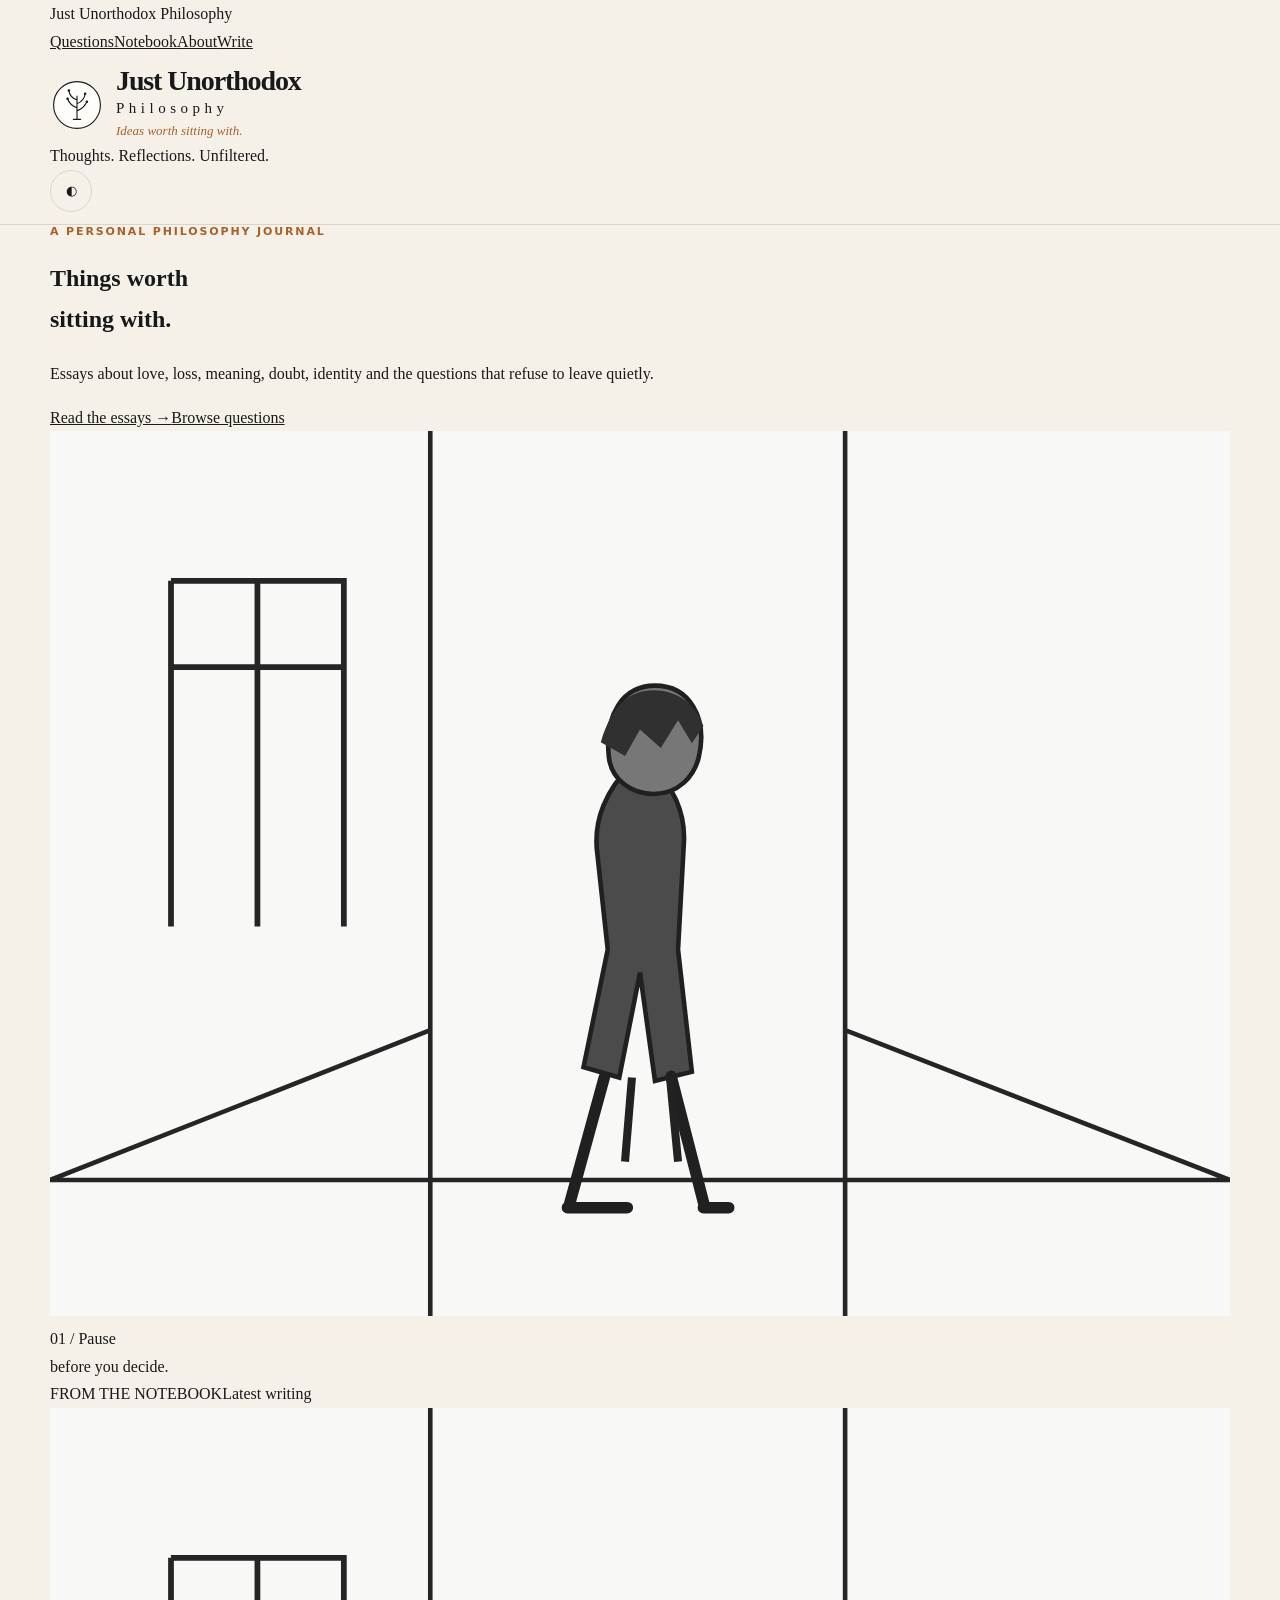
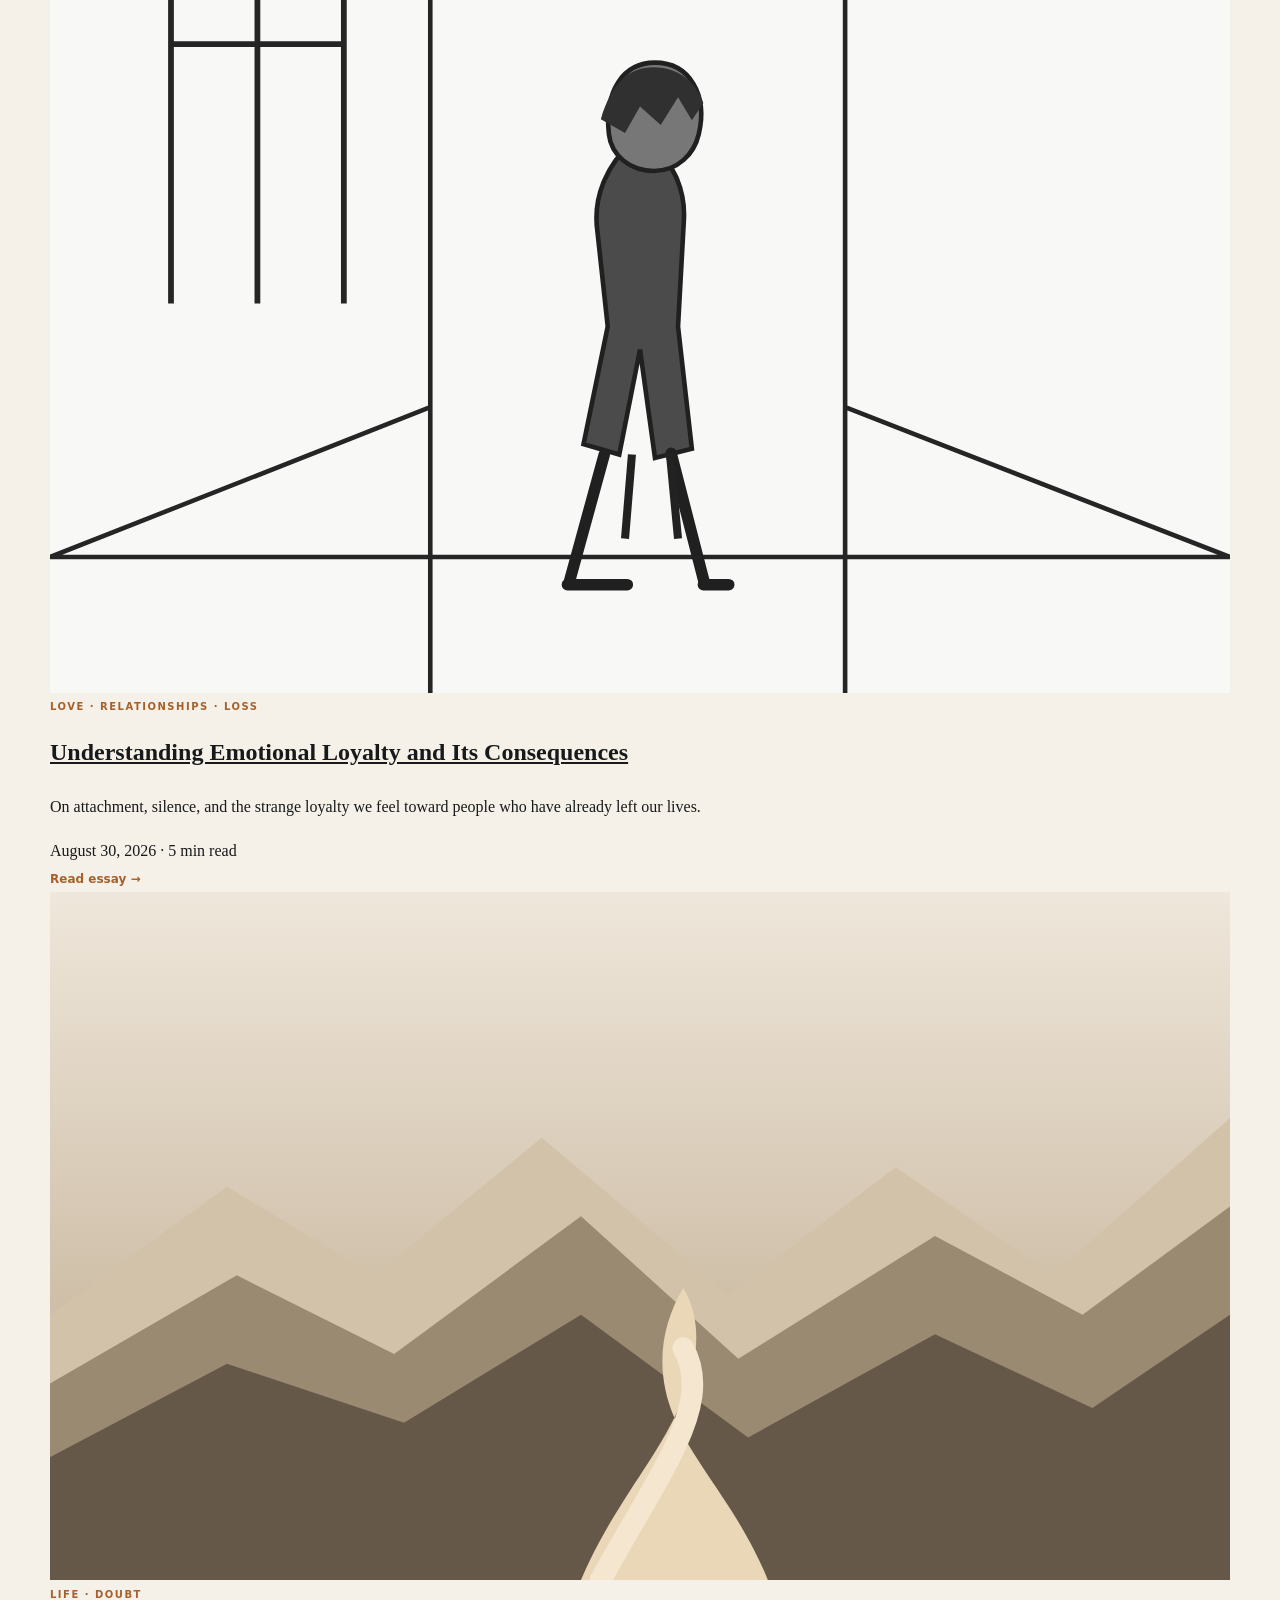
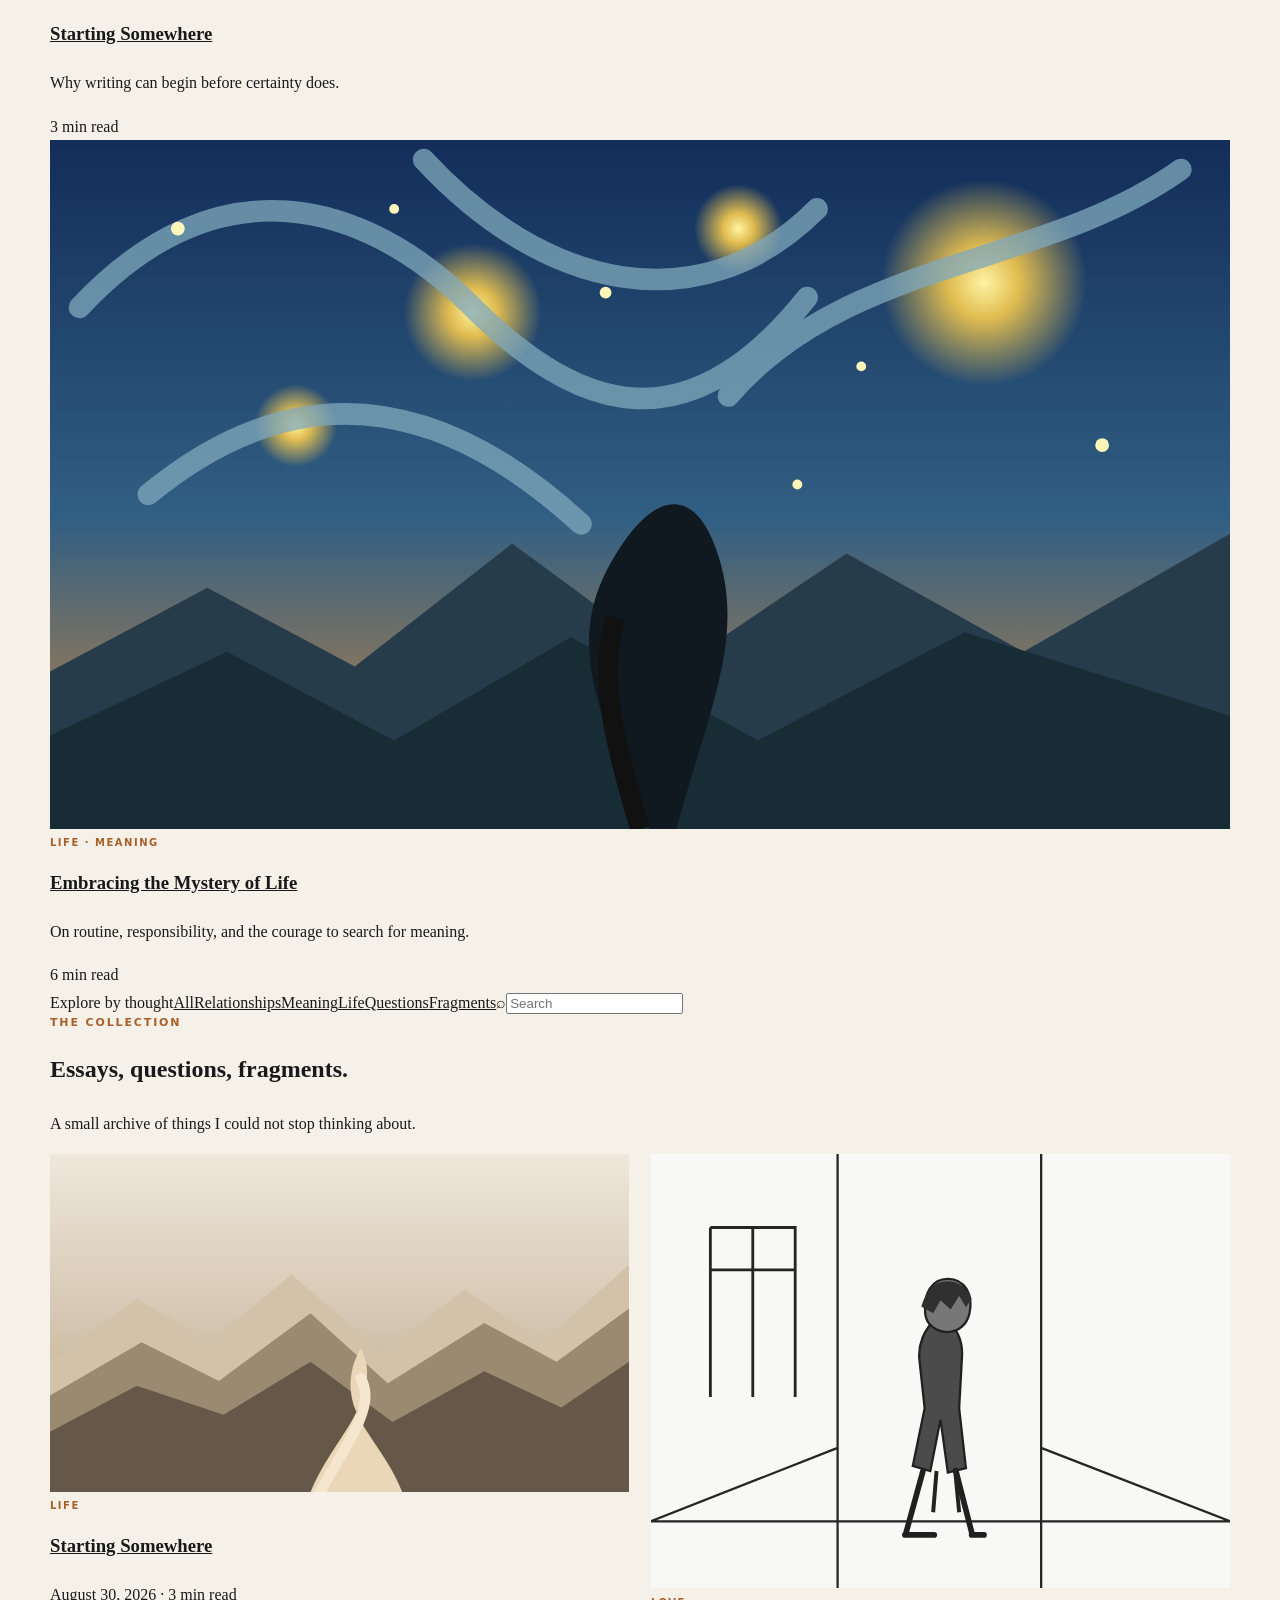
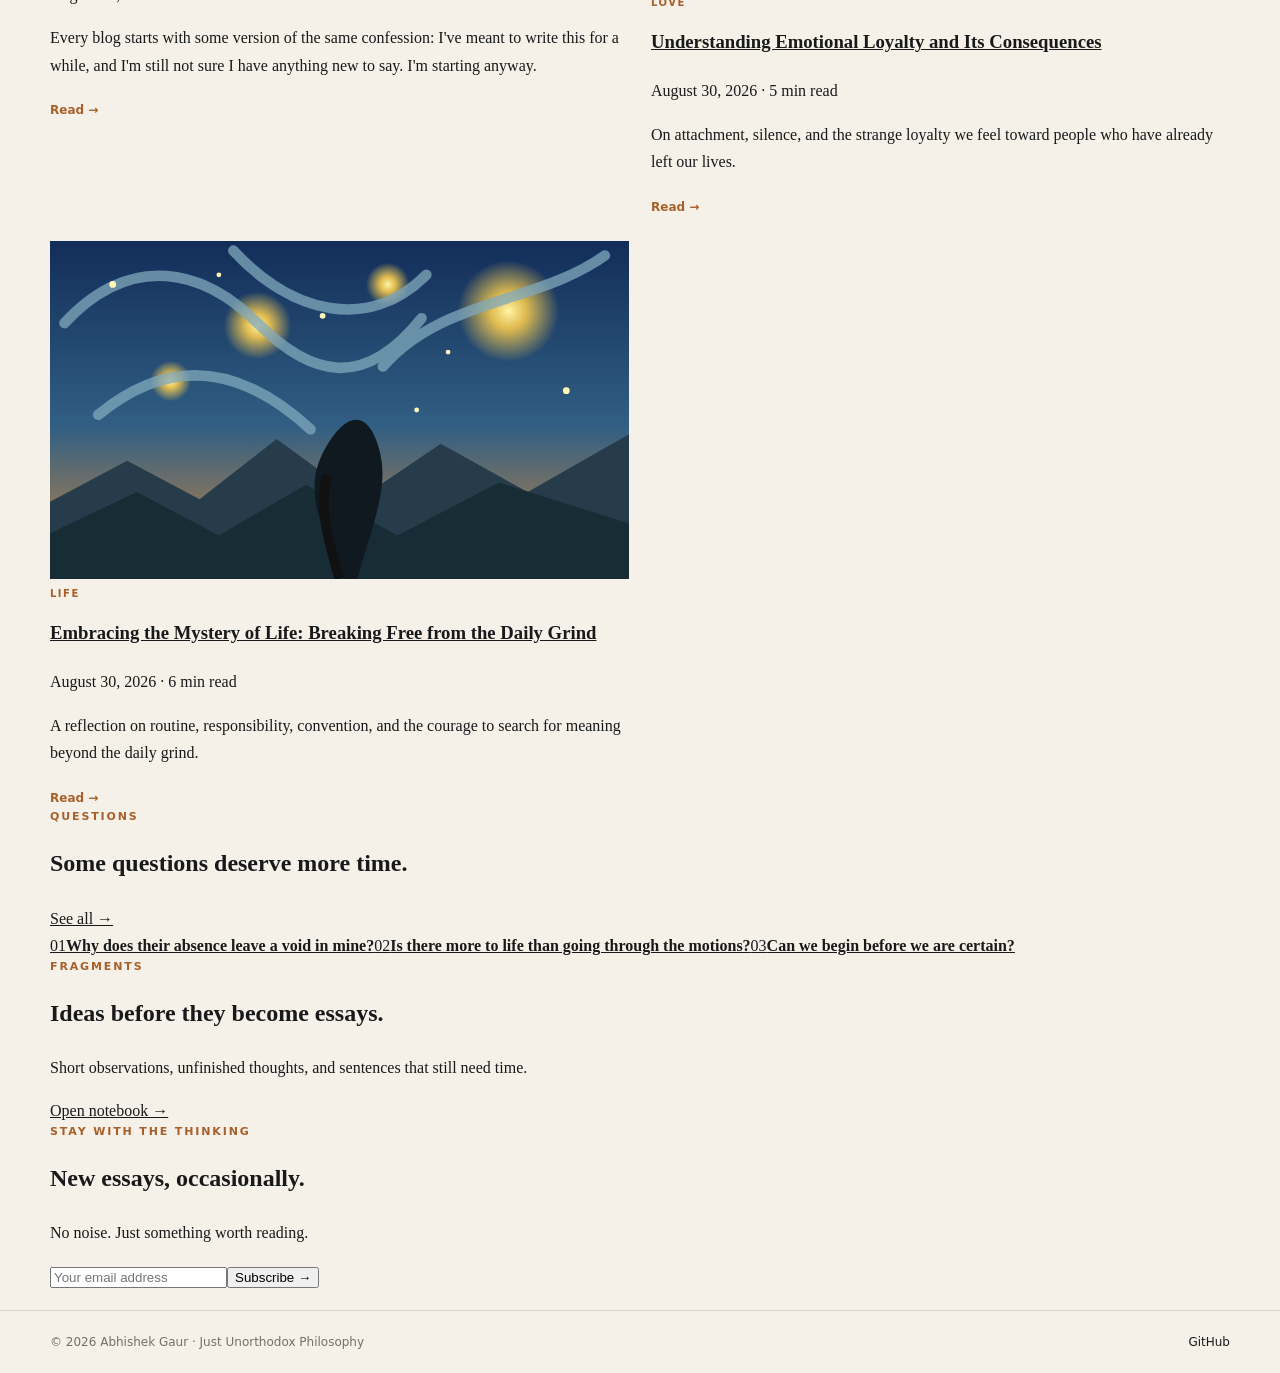
==== commit 37540f60: "Complete homepage redesign inspired by editorial philosophy magazines" ====
--- a/index.html
+++ b/index.html
@@ -1,12 +1,60 @@
 <!DOCTYPE html>
 <html lang="en">
-<head><meta charset="UTF-8"><meta name="viewport" content="width=device-width,initial-scale=1"><title>Just Unorthodox Philosophy — Ideas Worth Sitting With</title><meta name="description" content="Personal essays on life, love, meaning, identity and the questions that stay with us."><meta property="og:type" content="website"><meta property="og:title" content="Just Unorthodox Philosophy"><meta property="og:description" content="Ideas worth sitting with."><link rel="icon" href="favicon.svg" type="image/svg+xml"><link rel="stylesheet" href="style.css?v=10"><link rel="stylesheet" href="style-overrides.css?v=2"><link rel="stylesheet" href="site-v2.css?v=10"><script>try{if(localStorage.getItem('theme')==='dark')document.documentElement.classList.add('dark')}catch(e){}</script></head>
-<body><header class="site-header"><div class="wrap header-inner"><a class="brand" href="index.html"><img src="logo.svg" alt="Just Unorthodox Philosophy" class="logo"><span class="brand-copy"><span class="site-title">Just Unorthodox</span><span class="site-title-sub">Philosophy</span><span class="site-tagline">Ideas worth sitting with.</span></span></a><nav class="site-nav" aria-label="Main navigation"><a class="active" href="#essays">Essays</a><a href="questions.html">Questions</a><a href="notebook.html">Notebook</a><a href="about.html">About</a><a class="write-link" href="write.html">Write ↗</a><button class="icon-button" id="theme-toggle" aria-label="Toggle dark mode">◐</button></nav></div></header>
-<main><section class="hero-banner"><div class="wrap hero-inner"><div class="hero-copy"><div class="kicker">A notebook of questions</div><h1>Think slower.<br>Question what you know.</h1><p>Essays about the things we feel, lose, believe, and rarely say out loud.</p><a class="hero-button" href="#essays">Read Essays <span>→</span></a></div><div class="hero-visual" aria-hidden="true"><div class="thought-orbit orbit-1"></div><div class="thought-orbit orbit-2"></div><div class="thought-dot dot-1"></div><div class="thought-dot dot-2"></div><div class="thought-dot dot-3"></div><div class="thought-symbol">?</div><div class="thought-word word-1">meaning</div><div class="thought-word word-2">attachment</div><div class="thought-word word-3">identity</div></div></div></section>
-<section class="wrap essay-area" id="essays"><div class="section-intro"><div><div class="kicker">The writings</div><h2>Thoughts worth sitting with.</h2></div><p>A small collection of personal essays about love, life, meaning, doubt and the questions that don't leave quietly.</p></div>
-<div class="toolbar"><div class="search-wrap"><span>⌕</span><input id="search" class="search" type="search" placeholder="Search essays…" aria-label="Search essays"></div><div class="filters"><button class="filter active" data-topic="All">All</button><button class="filter" data-topic="Relationships">Relationships</button><button class="filter" data-topic="Meaning">Meaning</button><button class="filter" data-topic="Life">Life</button></div></div><div id="post-list" aria-live="polite"></div>
-<section class="start-here"><div><div class="kicker">Questions I'm still carrying</div><h2>Some questions don't ask to be answered.</h2></div><div class="start-grid"><a href="posts/emotional-loyalty.html"><span>Loss</span><strong>Why does their absence leave a void in mine?</strong> <b>→</b></a><a href="posts/embracing-mystery.html"><span>Meaning</span><strong>Is there more to life than going through the motions?</strong> <b>→</b></a><a href="posts/starting-somewhere.html"><span>Beginning</span><strong>Can we begin before we are certain?</strong> <b>→</b></a></div></section>
-<section class="notebook-teaser"><div><div class="kicker">Fragments</div><h2>Ideas before they become essays.</h2><p>Short observations, unfinished thoughts, and questions that are still becoming.</p></div><a class="text-link" href="notebook.html">Open the notebook →</a></section>
-<section class="newsletter"><div class="newsletter-mark">✉</div><div><h2>Join the conversation</h2><p>Get new essays in your inbox. No spam. Just thoughts.</p></div><form id="newsletter-form"><input type="email" placeholder="Your email address" aria-label="Your email address" required><button type="submit">Subscribe</button></form></section></section></main>
-<footer class="site-footer"><div class="wrap footer-inner"><span>© 2026 Abhishek Gaur · Just Unorthodox Philosophy</span><a href="https://github.com/Abhigaur834/philosophy-blog">View on GitHub</a></div></footer>
-<script>(function(){var list=document.getElementById('post-list'),search=document.getElementById('search'),all=[],topic='All';function render(items){list.innerHTML='';if(!items.length){list.innerHTML='<p class="empty">No essays match your search.</p>';return}items.forEach(function(p,i){var el=document.createElement('article');el.className='post-preview '+(i===0?'featured':'');el.innerHTML='<a class="post-image" href="'+p.url+'"><img src="'+p.image+'" alt="Photograph for '+p.title+'" loading="lazy"></a><div class="post-content"><div class="post-topic">'+(p.tags[0]||'REFLECTION')+'</div><h2><a href="'+p.url+'">'+p.title+'</a></h2><div class="post-meta">'+p.date+' · '+p.readingTime+'</div><p>'+p.excerpt+'</p><a class="read-more" href="'+p.url+'">Read more →</a></div>';list.appendChild(el)})}function apply(){var q=search.value.toLowerCase().trim();render(all.filter(function(p){var text=(p.title+' '+p.excerpt+' '+p.tags.join(' ')).toLowerCase();return(topic==='All'||p.tags.some(function(t){return t.toLowerCase()===topic.toLowerCase()}))&&text.indexOf(q)>-1}))}fetch('posts.json?v=9').then(function(r){if(!r.ok)throw Error();return r.json()}).then(function(p){all=p;apply()}).catch(function(){list.innerHTML='<p class="load-error">The essays could not be loaded right now. Please refresh and try again.</p>'});search.addEventListener('input',apply);document.querySelectorAll('.filter').forEach(function(b){b.addEventListener('click',function(){document.querySelectorAll('.filter').forEach(function(x){x.classList.remove('active')});b.classList.add('active');topic=b.dataset.topic;apply()})});document.getElementById('theme-toggle').addEventListener('click',function(){var d=document.documentElement.classList.toggle('dark');try{localStorage.setItem('theme',d?'dark':'light')}catch(e){}});document.getElementById('newsletter-form').addEventListener('submit',function(e){e.preventDefault();var b=this.querySelector('button');b.textContent='Thank you ✓';b.disabled=true})})();</script></body></html>
+<head>
+<meta charset="UTF-8"><meta name="viewport" content="width=device-width,initial-scale=1">
+<title>Just Unorthodox Philosophy — Ideas worth sitting with</title>
+<meta name="description" content="Personal essays, questions, and fragments about love, life, meaning, doubt, identity, and being human.">
+<meta property="og:type" content="website"><meta property="og:title" content="Just Unorthodox Philosophy"><meta property="og:description" content="Ideas worth sitting with.">
+<link rel="icon" href="favicon.svg" type="image/svg+xml">
+<link rel="stylesheet" href="style.css?v=11"><link rel="stylesheet" href="style-overrides.css?v=11"><link rel="stylesheet" href="site-v2.css?v=11">
+<script>try{if(localStorage.getItem('theme')==='dark')document.documentElement.classList.add('dark')}catch(e){}</script>
+</head>
+<body>
+<div class="top-strip"><div class="wrap utility-inner"><span>Just Unorthodox Philosophy</span><nav><a href="questions.html">Questions</a><a href="notebook.html">Notebook</a><a href="about.html">About</a><a href="write.html">Write</a></nav></div></div>
+<header class="site-header masthead"><div class="wrap masthead-inner">
+<a class="brand" href="index.html"><img src="logo.svg" alt="Just Unorthodox Philosophy" class="logo"><span class="brand-copy"><span class="site-title">Just Unorthodox</span><span class="site-title-sub">Philosophy</span><span class="site-tagline">Ideas worth sitting with.</span></span></a>
+<div class="masthead-right"><div class="masthead-note">Thoughts. Reflections. Unfiltered.</div><button class="icon-button" id="theme-toggle" aria-label="Toggle dark mode">◐</button></div>
+</div></header>
+
+<main>
+<section class="intro-hero"><div class="wrap intro-grid">
+<div class="intro-copy"><div class="kicker">A personal philosophy journal</div><h1>Things worth<br>sitting with.</h1><p>Essays about love, loss, meaning, doubt, identity and the questions that refuse to leave quietly.</p><div class="intro-actions"><a class="primary-link" href="#essays">Read the essays →</a><a class="quiet-link" href="questions.html">Browse questions</a></div></div>
+<div class="intro-art" aria-hidden="true"><div class="art-frame"><img src="assets/room-figure.svg" alt=""></div><div class="art-caption">01 / Pause<br>before you decide.</div></div>
+</div></section>
+
+<section class="feature-band"><div class="wrap"><div class="band-label"><span>FROM THE NOTEBOOK</span><span>Latest writing</span></div>
+<div class="feature-grid">
+<article class="feature-lead"><a class="feature-image" href="posts/emotional-loyalty.html"><img src="assets/room-figure.svg" alt="Solitary figure in a room"></a><div class="feature-copy"><div class="post-topic">Love · Relationships · Loss</div><h2><a href="posts/emotional-loyalty.html">Understanding Emotional Loyalty and Its Consequences</a></h2><p>On attachment, silence, and the strange loyalty we feel toward people who have already left our lives.</p><div class="meta">August 30, 2026 · 5 min read</div><a class="read-more" href="posts/emotional-loyalty.html">Read essay →</a></div></article>
+<article class="side-story"><a class="small-image" href="posts/starting-somewhere.html"><img src="assets/starting-path.svg" alt="A path through the mountains"></a><div class="side-copy"><div class="post-topic">Life · Doubt</div><h3><a href="posts/starting-somewhere.html">Starting Somewhere</a></h3><p>Why writing can begin before certainty does.</p><div class="meta">3 min read</div></div></article>
+<article class="side-story"><a class="small-image" href="posts/embracing-mystery.html"><img src="assets/starry-reflection.svg" alt="A person beneath a starry sky"></a><div class="side-copy"><div class="post-topic">Life · Meaning</div><h3><a href="posts/embracing-mystery.html">Embracing the Mystery of Life</a></h3><p>On routine, responsibility, and the courage to search for meaning.</p><div class="meta">6 min read</div></div></article>
+</div></div></section>
+
+<section class="topic-strip"><div class="wrap topic-inner"><span>Explore by thought</span><a href="#essays">All</a><a href="#relationships">Relationships</a><a href="#meaning">Meaning</a><a href="#life">Life</a><a href="questions.html">Questions</a><a href="notebook.html">Fragments</a><label class="topic-search"><span>⌕</span><input id="search" type="search" placeholder="Search"></label></div></section>
+
+<section class="wrap archive-section" id="essays"><div class="archive-head"><div><div class="kicker">The collection</div><h2>Essays, questions, fragments.</h2></div><p>A small archive of things I could not stop thinking about.</p></div>
+<div id="post-list" class="archive-grid" aria-live="polite"></div>
+</section>
+
+<section class="wrap question-feature"><div class="question-head"><div class="kicker">Questions</div><h2>Some questions deserve more time.</h2><a href="questions.html">See all →</a></div><div class="question-row"><a href="posts/emotional-loyalty.html"><span>01</span><strong>Why does their absence leave a void in mine?</strong></a><a href="posts/embracing-mystery.html"><span>02</span><strong>Is there more to life than going through the motions?</strong></a><a href="posts/starting-somewhere.html"><span>03</span><strong>Can we begin before we are certain?</strong></a></div></section>
+
+<section class="wrap notebook-feature"><div><div class="kicker">Fragments</div><h2>Ideas before they become essays.</h2><p>Short observations, unfinished thoughts, and sentences that still need time.</p></div><a href="notebook.html" class="primary-link">Open notebook →</a></section>
+
+<section class="wrap subscribe-band"><div><div class="kicker">Stay with the thinking</div><h2>New essays, occasionally.</h2><p>No noise. Just something worth reading.</p></div><form id="newsletter-form"><input type="email" required placeholder="Your email address" aria-label="Your email address"><button type="submit">Subscribe →</button></form></section>
+</main>
+<footer class="site-footer"><div class="wrap footer-inner"><span>© 2026 Abhishek Gaur · Just Unorthodox Philosophy</span><a href="https://github.com/Abhigaur834/philosophy-blog">GitHub</a></div></footer>
+
+<script>
+(function(){
+const posts=[
+{title:"Starting Somewhere",url:"posts/starting-somewhere.html",excerpt:"Every blog starts with some version of the same confession: I've meant to write this for a while, and I'm still not sure I have anything new to say. I'm starting anyway.",tags:["Life","Doubt","Meaning"],image:"assets/starting-path.svg",date:"August 30, 2026",readingTime:"3 min read"},
+{title:"Understanding Emotional Loyalty and Its Consequences",url:"posts/emotional-loyalty.html",excerpt:"On attachment, silence, and the strange loyalty we feel toward people who have already left our lives.",tags:["Love","Relationships","Loss"],image:"assets/room-figure.svg",date:"August 30, 2026",readingTime:"5 min read"},
+{title:"Embracing the Mystery of Life: Breaking Free from the Daily Grind",url:"posts/embracing-mystery.html",excerpt:"A reflection on routine, responsibility, convention, and the courage to search for meaning beyond the daily grind.",tags:["Life","Meaning","Purpose"],image:"assets/starry-reflection.svg",date:"August 30, 2026",readingTime:"6 min read"}];
+const list=document.getElementById('post-list'),search=document.getElementById('search');
+function esc(s){return String(s).replace(/[&<>"]/g,c=>({'&':'&amp;','<':'&lt;','>':'&gt;','"':'&quot;'}[c]))}
+function render(q=''){const items=posts.filter(p=>(p.title+' '+p.excerpt+' '+p.tags.join(' ')).toLowerCase().includes(q.toLowerCase()));list.innerHTML=items.map(p=>'<article class="archive-card"><a class="archive-thumb" href="'+p.url+'"><img src="'+p.image+'" alt=""></a><div><div class="post-topic">'+esc(p.tags[0])+'</div><h3><a href="'+p.url+'">'+esc(p.title)+'</a></h3><div class="meta">'+p.date+' · '+p.readingTime+'</div><p>'+esc(p.excerpt)+'</p><a class="read-more" href="'+p.url+'">Read →</a></div></article>').join('')||'<p class="empty">Nothing matched that search.</p>'}
+render();search.addEventListener('input',e=>render(e.target.value));
+document.getElementById('theme-toggle').addEventListener('click',()=>{const d=document.documentElement.classList.toggle('dark');try{localStorage.setItem('theme',d?'dark':'light')}catch(e){}});
+document.getElementById('newsletter-form').addEventListener('submit',e=>{e.preventDefault();const b=e.currentTarget.querySelector('button');b.textContent='Subscribed ✓';b.disabled=true});
+})();
+</script>
+</body></html>
--- a/style.css
+++ b/style.css
@@ -1 +1,59 @@
-:root{--bg:#fbfaf7;--surface:#fff;--text:#171a1d;--muted:#77736c;--border:#ded9d0;--accent:#a86a32;--hero:#f5ede2;--serif:Georgia,"Times New Roman",serif;--sans:Inter,ui-sans-serif,system-ui,-apple-system,BlinkMacSystemFont,"Segoe UI",sans-serif}html.dark{--bg:#111315;--surface:#1b1d1f;--text:#f0ece5;--muted:#aaa59d;--border:#35383a;--accent:#d39a68;--hero:#201c18}*{box-sizing:border-box}html{scroll-behavior:smooth}body{margin:0;background:var(--bg);color:var(--text);font-family:var(--serif);line-height:1.7}a{color:inherit}.wrap{width:min(1160px,calc(100% - 64px));margin:0 auto}.site-header{border-bottom:1px solid var(--border);padding:12px 0;background:color-mix(in srgb,var(--bg) 94%,transparent);backdrop-filter:blur(14px);position:sticky;top:0;z-index:20}.header-inner{display:flex;justify-content:space-between;align-items:center;gap:28px}.brand{display:flex;align-items:center;gap:12px;text-decoration:none;min-width:0}.logo{width:68px;height:68px;display:block;flex:0 0 68px}.brand-copy{display:flex;flex-direction:column}.site-title{font-size:29px;font-weight:700;line-height:1;letter-spacing:-.035em}.site-title-sub{font-size:17px;letter-spacing:.28em;line-height:1.1;margin-top:5px}.site-tagline{color:var(--accent);font-size:14px;font-style:italic;margin-top:5px}.site-nav{display:flex;align-items:center;gap:26px;font-family:var(--sans);font-size:15px}.site-nav a{text-decoration:none;color:var(--muted);position:relative;padding:10px 0}.site-nav a:hover,.site-nav a.active{color:var(--text)}.site-nav a.active:after{content:"";position:absolute;left:0;right:0;bottom:0;height:2px;background:var(--accent)}.icon-button{border:1px solid var(--border);background:var(--surface);color:var(--text);width:44px;height:44px;border-radius:50%;cursor:pointer;font-size:18px}.hero-banner{background:var(--hero);border-bottom:1px solid var(--border);overflow:hidden}.hero-inner{min-height:330px;position:relative;display:flex;align-items:center}.hero-copy{position:relative;z-index:3;width:53%;padding:38px 0}.kicker{color:var(--accent);text-transform:uppercase;letter-spacing:.2em;font:700 12px/1 var(--sans)}.hero-copy h1{font-size:clamp(48px,5vw,68px);line-height:.95;letter-spacing:-.06em;margin:16px 0;max-width:600px}.hero-copy p{font-size:19px;color:var(--muted);margin:0 0 22px}.hero-button{display:inline-flex;align-items:center;gap:15px;padding:12px 19px;border-radius:9px;background:var(--text);color:var(--bg);text-decoration:none;font-weight:700;font-size:15px}.hero-button span{font-size:20px;line-height:0}.hero-image{position:absolute;right:0;top:0;width:46%;height:100%;overflow:hidden}.hero-image:after{content:"";position:absolute;inset:0;background:linear-gradient(90deg,var(--hero) 0%,rgba(245,237,226,.45) 18%,transparent 48%)}.hero-image img{width:100%;height:100%;display:block;object-fit:cover}.essay-area{padding:44px 0 76px}.section-intro{display:grid;grid-template-columns:1fr 420px;gap:50px;align-items:end;margin:0 0 34px}.section-intro h2{font-size:38px;line-height:1.05;letter-spacing:-.04em;margin:12px 0 0}.section-intro p{margin:0;color:var(--muted);font-size:16px}.toolbar{display:flex;justify-content:space-between;align-items:center;gap:24px;margin-bottom:34px}.search-wrap{display:flex;align-items:center;gap:12px;border:1px solid var(--border);background:var(--surface);border-radius:10px;padding:0 16px;width:420px}.search-wrap span{font:27px/1 var(--sans);color:var(--muted);transform:rotate(-20deg)}.search{width:100%;border:0;outline:0;background:transparent;color:var(--text);padding:14px 0;font:15px var(--sans)}.filters{display:flex;gap:9px;flex-wrap:wrap;justify-content:flex-end}.filter{border:1px solid var(--border);background:var(--surface);color:var(--text);border-radius:999px;padding:9px 16px;cursor:pointer;font:14px var(--serif)}.filter:hover,.filter.active{background:var(--text);color:var(--bg);border-color:var(--text)}.post-preview{display:grid;grid-template-columns:320px 1fr;gap:40px;padding:0 0 38px;border-bottom:1px solid var(--border);margin-bottom:38px}.post-image{height:225px;border-radius:12px;overflow:hidden;display:block;background:#ddd;position:relative}.post-image img{width:100%;height:100%;display:block;object-fit:cover;transition:transform .35s ease}.post-image:hover img{transform:scale(1.025)}.post-content{padding:3px 0}.post-topic{color:var(--accent);font:700 12px var(--sans);letter-spacing:.14em;text-transform:uppercase}.post-preview h2{font-size:36px;line-height:1.06;letter-spacing:-.04em;margin:9px 0}.post-preview h2 a{text-decoration:none}.post-preview h2 a:hover{color:var(--accent)}.post-meta{color:var(--muted);font:14px var(--sans)}.post-preview p{font-size:17px;color:var(--muted);max-width:680px;margin:13px 0 17px}.read-more{color:var(--accent);font:700 14px var(--sans);text-decoration:none}.newsletter{display:grid;grid-template-columns:auto 1fr 1.15fr;align-items:center;gap:22px;margin-top:58px;padding:28px;border:1px solid var(--border);border-radius:14px;background:var(--surface)}.newsletter-mark{width:50px;height:50px;border:1px solid var(--text);border-radius:50%;display:grid;place-items:center;font-size:21px}.newsletter h2{margin:0;font-size:23px}.newsletter p{margin:3px 0 0;color:var(--muted);font-size:15px}.newsletter form{display:flex}.newsletter input{flex:1;border:1px solid var(--border);background:var(--bg);color:var(--text);padding:13px 15px;border-radius:9px 0 0 9px;font:14px var(--sans)}.newsletter button{border:0;background:var(--text);color:var(--bg);padding:0 21px;border-radius:0 9px 9px 0;font:700 14px var(--sans);cursor:pointer}.site-footer{border-top:1px solid var(--border);padding:26px 0;color:var(--muted);font:13px var(--sans)}.footer-inner{display:flex;justify-content:space-between;gap:20px}.footer-inner a{color:var(--text)}.article-page{padding:66px 0 96px}.article{width:min(780px,calc(100% - 40px));margin:auto}.article-kicker{color:var(--accent);font:700 12px var(--sans);letter-spacing:.18em;text-transform:uppercase}.article h1{font-size:clamp(44px,6vw,68px);line-height:1.02;letter-spacing:-.05em;margin:16px 0}.article-deck{font-size:21px;color:var(--muted);margin:0 0 13px;max-width:680px}.article-meta{font:14px var(--sans);color:var(--muted);margin-bottom:30px}.article-cover{width:100%;height:390px;border-radius:14px;margin-bottom:42px;overflow:hidden;background:var(--hero)}.article-cover img{width:100%;height:100%;display:block;object-fit:cover}.article-body{font-size:20px}.article-body p{margin:0 0 25px}.article-body blockquote{margin:48px 0;padding:20px 0 20px 28px;border-left:3px solid var(--accent);font-size:27px;line-height:1.35;font-style:italic}.article-nav{display:flex;justify-content:space-between;gap:20px;border-top:1px solid var(--border);margin-top:55px;padding-top:25px;font:700 14px var(--sans);color:var(--accent)}.article-nav a{text-decoration:none}.article-actions{display:flex;gap:10px;margin:35px 0}.action{border:1px solid var(--border);background:var(--surface);color:var(--text);border-radius:8px;padding:10px 15px;cursor:pointer;font:600 13px var(--sans)}.back-link{color:var(--accent);font:700 14px var(--sans);text-decoration:none}.empty,.load-error{padding:22px 0;color:var(--muted)}:focus-visible{outline:3px solid var(--accent);outline-offset:3px;border-radius:4px}@media(max-width:900px){.wrap{width:min(100% - 34px,720px)}.site-header{padding:10px 0}.logo{width:60px;height:60px;flex-basis:60px}.site-title{font-size:25px}.site-title-sub{font-size:16px}.site-tagline{font-size:12px}.site-nav{gap:18px}.hero-inner{min-height:320px}.hero-copy{width:62%;padding:38px 0}.hero-image{width:48%;right:-2%}.section-intro{grid-template-columns:1fr;gap:12px}.toolbar{align-items:stretch;flex-direction:column}.search-wrap{width:100%}.filters{justify-content:flex-start}.post-preview{grid-template-columns:280px 1fr;gap:28px}.post-image{height:210px}.newsletter{grid-template-columns:auto 1fr}.newsletter form{grid-column:1/-1}.article-cover{height:320px}.footer-inner{flex-direction:column}}@media(max-width:650px){.brand-copy{display:none}.site-nav{font-size:13px;gap:13px}.icon-button{width:40px;height:40px}.hero-inner{min-height:380px;align-items:flex-start}.hero-copy{width:100%;padding:42px 0;z-index:4}.hero-copy h1{font-size:48px}.hero-copy p{font-size:18px}.hero-image{top:auto;bottom:0;right:0;width:100%;height:52%;opacity:.62}.hero-image:after{background:linear-gradient(180deg,var(--hero) 0%,rgba(245,237,226,.2) 45%,transparent 75%)}.essay-area{padding-top:38px}.post-preview{grid-template-columns:1fr;gap:18px}.post-image{height:250px}.post-preview h2{font-size:32px}.newsletter{grid-template-columns:1fr;padding:24px}.newsletter-mark{display:none}.newsletter form{display:grid;gap:8px}.newsletter input,.newsletter button{border-radius:9px;padding:14px}.newsletter button{min-height:46px}.article-page{padding:48px 0 75px}.article h1{font-size:42px}.article-deck{font-size:18px}.article-cover{height:240px}.article-body{font-size:18px}.article-body blockquote{font-size:23px}}@media(prefers-reduced-motion:reduce){html{scroll-behavior:auto}.post-image img{transition:none}}+:root{
+  --bg:#f6f1e8;--paper:#fbf8f2;--text:#17191a;--muted:#756f67;--line:#ddd4c8;--accent:#a7602a;--accent-soft:#ead8c7;
+  --serif:Georgia,"Times New Roman",serif;--sans:Inter,ui-sans-serif,system-ui,-apple-system,"Segoe UI",sans-serif;
+}
+html.dark{--bg:#101111;--paper:#161817;--text:#f3eee7;--muted:#a9a298;--line:#302f2c;--accent:#d99b60;--accent-soft:#2d241b}
+*{box-sizing:border-box}
+html{scroll-behavior:smooth}
+body{margin:0;background:var(--bg);color:var(--text);font-family:var(--serif);line-height:1.72}
+body:selection{background:var(--accent-soft)}
+img{max-width:100%}
+a{color:inherit}
+.wrap{width:min(1180px,calc(100% - 56px));margin:0 auto}
+.site-header{position:sticky;top:0;z-index:50;padding:12px 0;background:color-mix(in srgb,var(--bg) 92%,transparent);backdrop-filter:blur(18px);border-bottom:1px solid var(--line)}
+.header-inner{display:flex;align-items:center;justify-content:space-between;gap:28px}
+.brand{display:flex;align-items:center;gap:12px;text-decoration:none;min-width:0}.logo{width:54px;height:54px;flex:0 0 54px}
+.brand-copy{display:flex;flex-direction:column}.site-title{font-size:28px;font-weight:700;letter-spacing:-.04em;line-height:1}.site-title-sub{font-size:15px;letter-spacing:.30em;line-height:1.2;margin-top:4px}.site-tagline{font-size:13px;font-style:italic;color:var(--accent);margin-top:3px}
+.site-nav{display:flex;align-items:center;gap:24px;font-family:var(--sans);font-size:14px}.site-nav a{text-decoration:none;color:var(--muted);position:relative;padding:9px 0}.site-nav a:hover,.site-nav a.active{color:var(--text)}.site-nav a.active:after{content:"";position:absolute;left:0;right:0;bottom:1px;height:2px;background:var(--accent)}
+.write-link{display:inline-flex!important;align-items:center;padding:9px 15px!important;border:1px solid var(--line);border-radius:999px;color:var(--text)!important;font-weight:700!important}.write-link:hover{border-color:var(--accent);color:var(--accent)!important}
+.icon-button{width:42px;height:42px;border:1px solid var(--line);border-radius:50%;background:transparent;color:var(--text);cursor:pointer}
+
+/* Home */
+.hero-banner{position:relative;overflow:hidden;background:var(--hero);border-bottom:1px solid var(--line)}
+.hero-inner{min-height:420px;position:relative;display:flex;align-items:center}.hero-copy{width:58%;padding:62px 0;position:relative;z-index:3}.hero-copy .kicker,.kicker{color:var(--accent);font:700 11px/1.2 var(--sans);letter-spacing:.17em;text-transform:uppercase}.hero-copy h1{font-size:clamp(50px,6.6vw,82px);line-height:.92;letter-spacing:-.065em;margin:18px 0 26px;max-width:760px}.hero-copy p{font-size:20px;line-height:1.55;color:var(--muted);max-width:600px;margin:0 0 28px}.hero-button{display:inline-flex;gap:14px;align-items:center;background:var(--text);color:var(--bg);padding:13px 18px;border-radius:5px;text-decoration:none;font:700 14px var(--sans)}.hero-button:hover{background:var(--accent);color:#fff}
+.hero-visual{position:absolute;right:0;top:0;width:48%;height:100%;overflow:hidden;background:radial-gradient(circle at 65% 35%,color-mix(in srgb,var(--accent) 22%,transparent),transparent 18%),linear-gradient(145deg,#24231f,var(--hero));}
+.hero-visual:before,.hero-visual:after{content:"";position:absolute;border:1px solid color-mix(in srgb,var(--accent) 35%,transparent);border-radius:50%;}.hero-visual:before{inset:10% 5% 7% 8%;transform:rotate(-12deg)}.hero-visual:after{inset:16% 15% 12% 18%;transform:rotate(17deg)}
+.thought-orbit{position:absolute;border:1px solid color-mix(in srgb,var(--accent) 25%,transparent);border-radius:50%}.orbit-1{width:58%;height:58%;right:17%;top:19%;transform:rotate(15deg)}.orbit-2{width:38%;height:76%;right:29%;top:9%;transform:rotate(-25deg)}.thought-symbol{position:absolute;right:24%;top:23%;font:italic 280px/.8 var(--serif);color:rgba(255,255,255,.07)}.thought-word{position:absolute;color:var(--accent);font:italic 14px var(--serif)}.word-1{right:7%;top:20%}.word-2{right:30%;bottom:18%}.word-3{right:8%;bottom:29%}.thought-dot{position:absolute;width:7px;height:7px;border-radius:50%;background:var(--accent);box-shadow:0 0 0 6px rgba(167,96,42,.10)}.dot-1{right:20%;top:24%}.dot-2{right:14%;bottom:25%}.dot-3{right:43%;top:53%}
+.essay-area{padding:58px 0 96px}.section-intro{display:grid;grid-template-columns:1fr 430px;gap:70px;align-items:end;margin-bottom:30px}.section-intro h2{font-size:clamp(38px,4.5vw,60px);line-height:.98;letter-spacing:-.055em;margin:12px 0 0}.section-intro p{font-size:17px;line-height:1.7;color:var(--muted);margin:0}
+.toolbar{display:flex;justify-content:space-between;align-items:center;gap:20px;padding-top:18px;border-top:1px solid var(--line);margin-bottom:30px}.search-wrap{display:flex;align-items:center;gap:10px;width:min(360px,100%);background:var(--paper);border:1px solid var(--line);border-radius:8px;padding:0 13px}.search-wrap span{font:23px var(--sans);color:var(--muted)}.search{border:0;outline:0;width:100%;background:transparent;color:var(--text);font:14px var(--sans);padding:13px 0}.filters{display:flex;gap:9px;flex-wrap:wrap;justify-content:flex-end}.filter{background:transparent;color:var(--muted);border:1px solid var(--line);border-radius:999px;padding:8px 14px;font:14px var(--serif);cursor:pointer}.filter.active,.filter:hover{background:var(--text);border-color:var(--text);color:var(--bg)}
+#post-list{display:grid;grid-template-columns:repeat(2,minmax(0,1fr));gap:22px}.post-preview,.post-preview.featured{display:grid;grid-template-columns:180px minmax(0,1fr);gap:20px;align-items:start;padding:16px;border:1px solid var(--line);background:var(--paper);border-radius:10px;margin:0}.post-image,.post-preview.featured .post-image{width:180px;height:130px;border-radius:7px;overflow:hidden;display:block;background:var(--accent-soft)}.post-image img{width:100%;height:100%;object-fit:cover;display:block}.post-topic{font:700 10px var(--sans);letter-spacing:.15em;text-transform:uppercase;color:var(--accent)}.post-preview h2,.post-preview.featured h2{font-size:28px;line-height:1.05;letter-spacing:-.035em;margin:8px 0}.post-meta{font:12px var(--sans);color:var(--muted)}.post-preview p{font-size:14px;line-height:1.55;color:var(--muted);margin:10px 0 12px}.read-more{font:700 12px var(--sans);color:var(--accent);text-decoration:none}
+.start-here{padding:48px 0;margin-top:70px;border-top:1px solid var(--line);border-bottom:1px solid var(--line)}.start-here h2{font-size:clamp(34px,4.3vw,54px);line-height:.98;letter-spacing:-.05em;max-width:740px;margin:10px 0 30px}.start-grid{display:grid;grid-template-columns:repeat(3,1fr);gap:24px}.start-grid a{padding:18px 0;border-top:1px solid var(--line);text-decoration:none}.start-grid span{color:var(--accent);font:700 10px var(--sans);letter-spacing:.14em;text-transform:uppercase}.start-grid strong{display:block;font-size:20px;line-height:1.32;font-weight:500;margin-top:10px}
+.notebook-teaser{display:flex;justify-content:space-between;gap:30px;align-items:flex-end;padding:62px 0}.notebook-teaser h2{font-size:clamp(32px,3.7vw,48px);line-height:1;margin:10px 0}.notebook-teaser p{margin:0;color:var(--muted)}.text-link{color:var(--accent);font:700 13px var(--sans);text-decoration:none;white-space:nowrap}
+.newsletter{display:grid;grid-template-columns:auto 1fr 1.1fr;gap:18px;align-items:center;padding:24px;border:1px solid var(--line);background:var(--paper);border-radius:10px}.newsletter-mark{width:46px;height:46px;border:1px solid var(--text);border-radius:50%;display:grid;place-items:center}.newsletter h2{margin:0;font-size:22px}.newsletter p{margin:2px 0 0;color:var(--muted);font-size:14px}.newsletter form{display:flex}.newsletter input{flex:1;min-width:0;border:1px solid var(--line);border-right:0;background:var(--bg);color:var(--text);border-radius:7px 0 0 7px;padding:12px;font:13px var(--sans)}.newsletter button{border:1px solid var(--text);background:var(--text);color:var(--bg);padding:0 18px;border-radius:0 7px 7px 0;font:700 13px var(--sans)}
+
+/* Articles */
+.article-page{padding:66px 0 100px}.article{width:min(900px,calc(100% - 40px));margin:0 auto}.article-kicker{font:700 10px var(--sans);letter-spacing:.18em;color:var(--accent)}.article h1{font-size:clamp(48px,6.5vw,78px);line-height:.94;letter-spacing:-.06em;margin:16px 0 22px}.article-deck{font-size:21px;line-height:1.55;color:var(--muted);max-width:700px;margin:0}.article-meta{font:13px var(--sans);color:var(--muted);margin:18px 0 30px}.article-cover{width:100%;border:1px solid var(--line);background:var(--paper);border-radius:10px;overflow:hidden;margin-bottom:45px;text-align:center}.article-cover img{display:block;width:auto;height:auto;max-width:100%;max-height:620px;margin:0 auto;object-fit:contain}.article-body{max-width:700px;margin:auto;font-size:20px;line-height:1.9}.article-body p{margin:0 0 1.45em}.article-body blockquote{margin:48px 0;padding:16px 0 16px 25px;border-left:3px solid var(--accent);font-size:28px;line-height:1.35;font-style:italic}.article-actions{display:flex;gap:10px;max-width:700px;margin:38px auto}.action{padding:9px 14px;border:1px solid var(--line);border-radius:999px;background:transparent;color:var(--text);font:13px var(--sans);cursor:pointer}.action:hover{border-color:var(--accent);color:var(--accent)}.article-nav{max-width:700px;margin:48px auto 0;padding-top:23px;border-top:1px solid var(--line);display:flex;justify-content:space-between;gap:20px;font:13px var(--sans)}.article-nav a{text-decoration:none;color:var(--muted)}.article-nav a:hover{color:var(--accent)}.reading-progress{position:fixed;left:0;top:0;width:0;height:3px;background:var(--accent);z-index:100}
+
+/* Editorial pages */
+.editorial-page{padding:72px 0 96px;max-width:920px}.editorial-page h1{font-size:clamp(48px,6.3vw,80px);line-height:.94;letter-spacing:-.06em;margin:15px 0 20px}.editorial-page .lead{font-size:21px;line-height:1.6;color:var(--muted);max-width:720px;margin-bottom:58px}.about-story{max-width:720px;font-size:19px;line-height:1.9}.about-story p{margin:0 0 1.4em}.author-signature{display:flex;flex-direction:column;margin:48px 0 30px;font-size:16px}.author-signature span{color:var(--muted);font-style:italic}.question-list{border-top:1px solid var(--line);margin-bottom:35px}.question-list a{display:grid;grid-template-columns:55px 1fr;gap:8px 22px;padding:27px 0;border-bottom:1px solid var(--line);text-decoration:none}.question-list span{padding-top:6px;color:var(--accent);font:12px var(--sans)}.question-list strong{font-size:28px;line-height:1.2;font-weight:500}.question-list em{grid-column:2;color:var(--muted);font:11px var(--sans);text-transform:uppercase;letter-spacing:.13em}.question-list a:hover strong{color:var(--accent)}.note-grid{display:grid;grid-template-columns:repeat(3,1fr);gap:24px;margin:45px 0}.note-grid article{border-top:2px solid var(--text);padding:17px 2px}.note-grid span{color:var(--accent);font:700 10px var(--sans);letter-spacing:.14em}.note-grid p{font-size:21px;line-height:1.35;margin:14px 0 0}.notebook-note{font-style:italic;color:var(--muted);margin:40px 0}
+
+/* Writer */
+.writer-page{min-height:calc(100vh - 90px);padding:52px 0 90px}.writer-shell{width:min(1180px,calc(100% - 42px));margin:auto}.writer-login{width:min(500px,100%);margin:4vh auto 0;padding:36px;background:var(--paper);border:1px solid var(--line);border-radius:14px;box-shadow:0 18px 50px rgba(0,0,0,.08)}.writer-mark{width:54px;height:54px;border:1px solid var(--text);border-radius:50%;display:grid;place-items:center;margin-bottom:20px}.writer-login h1,.writer-top h1{font-size:clamp(40px,5vw,58px);line-height:.96;letter-spacing:-.055em;margin:10px 0 14px}.writer-login p,.writer-sub{color:var(--muted)}.writer-field{display:grid;gap:7px;margin:16px 0}.writer-field label{font:700 10px var(--sans);letter-spacing:.13em;text-transform:uppercase}.writer-field input,.writer-field textarea,.writer-field select{width:100%;border:1px solid var(--line);border-radius:8px;background:var(--bg);color:var(--text);padding:13px;font:14px var(--sans);outline:0}.writer-field textarea{min-height:320px;font-family:var(--serif);font-size:18px;line-height:1.7}.writer-btn{border:1px solid var(--text);background:var(--text);color:var(--bg);padding:11px 15px;border-radius:7px;font:700 13px var(--sans);cursor:pointer}.writer-btn.secondary{background:transparent;color:var(--text);border-color:var(--line)}.writer-btn.accent{background:var(--accent);border-color:var(--accent);color:#fff}.writer-actions{display:flex;gap:9px;flex-wrap:wrap}.writer-note{margin-top:22px;padding:12px 14px;border-left:3px solid var(--accent);background:var(--hero);font:12px/1.6 var(--sans);color:var(--muted)}.writer-app{display:none}.writer-top{display:flex;justify-content:space-between;gap:22px;align-items:flex-end;margin-bottom:28px}.writer-grid{display:grid;grid-template-columns:minmax(0,1.4fr) minmax(300px,.8fr);gap:22px}.writer-card{background:var(--paper);border:1px solid var(--line);border-radius:12px;padding:23px}.writer-preview{position:sticky;top:90px;max-height:calc(100vh - 110px);overflow:auto}.writer-preview h2{font-size:34px;line-height:1.05;margin:9px 0}.preview-meta{font:12px var(--sans);color:var(--muted)}.preview-body{font-size:17px;line-height:1.7}.drafts{margin-top:28px}.drafts h3{font:700 10px var(--sans);letter-spacing:.13em;text-transform:uppercase;color:var(--accent)}.draft-item{display:flex;justify-content:space-between;gap:12px;padding:11px 0;border-top:1px solid var(--line)}.draft-item button{border:0;background:none;color:var(--accent);font:700 12px var(--sans);cursor:pointer}.writer-hidden{display:none!important}
+.site-footer{border-top:1px solid var(--line);padding:24px 0;margin-top:20px;color:var(--muted);font:12px var(--sans)}.footer-inner{display:flex;justify-content:space-between;gap:20px}.footer-inner a{text-decoration:none;color:var(--text)}
+.back-link{display:inline-block;margin-top:20px;color:var(--accent);text-decoration:none;font:700 13px var(--sans)}
+.empty,.load-error{color:var(--muted);padding:22px 0}
+:focus-visible{outline:2px solid var(--accent);outline-offset:3px}
+@media(max-width:950px){
+  .wrap{width:min(100% - 40px,780px)}.hero-inner{min-height:400px}.hero-copy{width:63%}.hero-visual{width:58%}
+  .section-intro{grid-template-columns:1fr;gap:14px}#post-list{grid-template-columns:1fr}.start-grid,.note-grid{grid-template-columns:1fr}.writer-grid{grid-template-columns:1fr}.writer-preview{position:static;max-height:none}.writer-top{align-items:flex-start;flex-direction:column}
+}
+@media(max-width:650px){
+  .wrap{width:calc(100% - 28px)}.site-header{padding:7px 0}.logo{width:50px;height:50px;flex-basis:50px}.site-title{font-size:24px}.site-title-sub,.site-tagline{display:none}.site-nav{gap:12px;font-size:13px}.site-nav a:nth-child(2),.site-nav a:nth-child(3){display:none}
+  .hero-inner{min-height:500px;align-items:flex-start}.hero-copy{width:100%;padding:42px 0 18px}.hero-copy h1{font-size:47px}.hero-copy p{font-size:18px}.hero-visual{width:100%;height:57%;top:auto;bottom:0;opacity:.78}
+  .toolbar{flex-direction:column;align-items:stretch}.search-wrap{width:100%}.filters{justify-content:flex-start;overflow:auto;flex-wrap:nowrap;padding-bottom:4px}.filter{flex:0 0 auto}
+  .post-preview,.post-preview.featured{grid-template-columns:1fr}.post-image,.post-preview.featured .post-image{width:100%;height:200px}.newsletter{grid-template-columns:1fr}.newsletter-mark{display:none}.newsletter form{display:grid;gap:8px}.newsletter input,.newsletter button{border-radius:7px;border:1px solid var(--line);padding:13px}.newsletter button{min-height:44px}
+  .article-page{padding:45px 0 75px}.article{width:calc(100% - 30px)}.article h1{font-size:44px}.article-deck{font-size:18px}.article-body{font-size:18px}.article-cover img{max-height:none}
+  .editorial-page{padding:48px 0 76px}.editorial-page h1{font-size:47px}.editorial-page .lead{font-size:18px}.question-list strong{font-size:24px}.question-list a{grid-template-columns:38px 1fr}
+  .notebook-teaser{flex-direction:column;align-items:flex-start}.footer-inner{flex-direction:column}
+}
+@media(prefers-reduced-motion:reduce){html{scroll-behavior:auto}}
--- a/style-overrides.css
+++ b/style-overrides.css
@@ -1,174 +1,14 @@
-/* Just Unorthodox — unified editorial redesign */
-:root{
-  --bg:#f7f3ec;--surface:#fbfaf7;--text:#16191b;--muted:#716c64;--border:#ddd6cc;--accent:#a76228;--hero:#efe6d8;
-  --serif:Georgia,"Times New Roman",serif;--sans:Inter,ui-sans-serif,system-ui,-apple-system,BlinkMacSystemFont,"Segoe UI",sans-serif
-}
-html.dark{
-  --bg:#0f1112;--surface:#151819;--text:#f2eee7;--muted:#aaa39a;--border:#2b2e2f;--accent:#d69a63;--hero:#171817
-}
-*{box-sizing:border-box}
-html,body{max-width:100%;overflow-x:hidden}
-body{background:var(--bg);color:var(--text)}
-a{transition:color .2s ease,opacity .2s ease,border-color .2s ease,background .2s ease}
-.wrap{width:min(1240px,calc(100% - 72px));margin-inline:auto}
-
-/* Header */
-.site-header{
-  position:sticky;top:0;z-index:50;padding:12px 0;
-  background:color-mix(in srgb,var(--bg) 93%,transparent);
-  backdrop-filter:blur(16px);
-  border-bottom:1px solid var(--border)
-}
-.header-inner{min-height:62px}
-.logo{width:58px;height:58px;flex:0 0 58px}
-.site-title{font-size:29px;letter-spacing:-.035em}
-.site-title-sub{font-size:16px;letter-spacing:.32em}
-.site-tagline{font-size:13px;margin-top:3px}
-.site-nav{gap:24px}
-.site-nav a{font-size:14px}
-.write-link{
-  display:inline-flex!important;align-items:center;padding:9px 15px!important;
-  border:1px solid var(--border);border-radius:999px;background:transparent!important;
-  font-weight:700!important;color:var(--text)!important
-}
-.write-link:hover{border-color:var(--accent);color:var(--accent)!important}
-.icon-button{width:42px;height:42px}
-
-/* Home hero */
-.hero-banner{position:relative;overflow:hidden;border-bottom:1px solid var(--border);background:var(--hero)}
-.hero-inner{min-height:440px;display:flex;align-items:center;position:relative}
-.hero-copy{width:56%;padding:64px 0;position:relative;z-index:5}
-.hero-copy .kicker{font:italic 17px/1.2 var(--serif);letter-spacing:.08em;text-transform:none}
-.hero-copy h1{
-  font-size:clamp(50px,6.2vw,82px);line-height:.93;letter-spacing:-.065em;
-  max-width:760px;margin:20px 0 27px
-}
-.hero-copy p{font-size:19px;line-height:1.6;max-width:590px;color:var(--muted);margin-bottom:28px}
-.hero-button{border-radius:4px;padding:13px 18px;background:var(--text);color:var(--bg);font:700 14px var(--sans)}
-.hero-button:hover{background:var(--accent);color:#fff}
-.hero-visual{
-  position:absolute;right:0;top:0;width:50%;height:100%;overflow:hidden;
-  background:
-    radial-gradient(circle at 68% 36%,color-mix(in srgb,var(--accent) 20%,transparent),transparent 16%),
-    linear-gradient(145deg,color-mix(in srgb,var(--hero) 70%,#000 30%),var(--hero));
-}
-.hero-visual:before,.hero-visual:after{
-  content:"";position:absolute;border:1px solid color-mix(in srgb,var(--accent) 40%,transparent);
-  border-radius:50%;
-}
-.hero-visual:before{width:76%;height:78%;right:2%;top:9%;transform:rotate(-13deg)}
-.hero-visual:after{width:54%;height:92%;right:18%;top:1%;transform:rotate(20deg)}
-.thought-orbit{position:absolute;border:1px solid color-mix(in srgb,var(--accent) 30%,transparent);border-radius:50%}
-.orbit-1{width:58%;height:58%;right:17%;top:19%;transform:rotate(16deg)}
-.orbit-2{width:38%;height:75%;right:29%;top:10%;transform:rotate(-23deg)}
-.thought-symbol{
-  position:absolute;right:25%;top:24%;font:italic 280px/.8 var(--serif);
-  color:color-mix(in srgb,var(--text) 10%,transparent);font-weight:400
-}
-.thought-word{position:absolute;color:var(--accent);font:italic 15px var(--serif);letter-spacing:.04em}
-.word-1{right:8%;top:22%}.word-2{right:31%;bottom:18%}.word-3{right:7%;bottom:30%}
-.thought-dot{position:absolute;width:7px;height:7px;border-radius:50%;background:var(--accent);box-shadow:0 0 0 7px color-mix(in srgb,var(--accent) 10%,transparent)}
-.dot-1{right:19%;top:25%}.dot-2{right:14%;bottom:26%}.dot-3{right:42%;top:54%}
-
-/* Home collection */
-.essay-area{padding:60px 0 96px}
-.section-intro{display:grid;grid-template-columns:1fr 460px;gap:70px;align-items:end;margin-bottom:28px}
-.section-intro h2{font-size:clamp(38px,4.3vw,58px);line-height:.98;letter-spacing:-.055em;margin:12px 0 0}
-.section-intro p{font-size:17px;line-height:1.7;margin:0;color:var(--muted)}
-.toolbar{display:flex;align-items:center;justify-content:space-between;gap:25px;border-top:1px solid var(--border);padding-top:18px;margin-bottom:30px}
-.search-wrap{display:flex;align-items:center;gap:10px;width:min(360px,100%);background:var(--surface);border:1px solid var(--border);border-radius:8px;padding:0 14px}
-.filters{gap:10px}
-.filter{padding:8px 13px;border:1px solid var(--border);border-radius:999px;background:transparent;font:14px var(--serif);color:var(--text)}
-.filter:hover,.filter.active{background:var(--text);color:var(--bg);border-color:var(--text)}
-#post-list{display:grid;grid-template-columns:repeat(2,minmax(0,1fr));gap:24px}
-.post-preview,.post-preview.featured{
-  display:grid;grid-template-columns:190px minmax(0,1fr);gap:24px;
-  padding:18px;border:1px solid var(--border);border-radius:12px;background:var(--surface);margin:0
-}
-.post-image,.post-preview.featured .post-image{width:190px;height:140px;border-radius:8px;overflow:hidden;background:var(--hero)}
-.post-image img{width:100%;height:100%;object-fit:cover;display:block}
-.post-preview h2,.post-preview.featured h2{font-size:27px;line-height:1.05;letter-spacing:-.035em;margin:8px 0}
-.post-preview p{font-size:15px;line-height:1.55;color:var(--muted);margin:10px 0}
-.post-topic{font:700 11px var(--sans);letter-spacing:.14em;text-transform:uppercase;color:var(--accent)}
-.post-meta{font:13px var(--sans);color:var(--muted)}
-.read-more{font:700 13px var(--sans);color:var(--accent)}
-.start-here{margin:72px 0 0;padding:42px 0;border-top:1px solid var(--border);border-bottom:1px solid var(--border)}
-.start-here h2{font-size:clamp(34px,4.2vw,54px);line-height:.98;letter-spacing:-.05em;max-width:760px;margin:10px 0 32px}
-.start-grid{display:grid;grid-template-columns:repeat(3,1fr);gap:28px}
-.start-grid a{padding:18px 0;border-top:1px solid var(--border);text-decoration:none}
-.start-grid span{font:700 11px var(--sans);letter-spacing:.14em;text-transform:uppercase;color:var(--accent)}
-.start-grid strong{display:block;font-size:21px;line-height:1.3;font-weight:500;margin-top:12px}
-.notebook-teaser{display:flex;justify-content:space-between;align-items:end;gap:30px;padding:62px 0}
-.notebook-teaser h2{font-size:clamp(32px,3.8vw,48px);line-height:1;margin:10px 0}
-.notebook-teaser p{margin:0;color:var(--muted)}
-.newsletter{display:grid;grid-template-columns:auto 1fr 1.15fr;align-items:center;gap:20px;padding:26px;border:1px solid var(--border);border-radius:12px;background:var(--surface)}
-.newsletter-mark{width:48px;height:48px;border:1px solid var(--text);border-radius:50%;display:grid;place-items:center}
-
-/* Articles */
-.article-page{padding:70px 0 100px}
-.article{width:min(900px,calc(100% - 40px));margin:auto}
-.article-kicker{font:700 11px var(--sans);letter-spacing:.18em;color:var(--accent)}
-.article h1{font-size:clamp(46px,6vw,76px);line-height:.94;letter-spacing:-.06em;max-width:850px;margin:16px 0 20px}
-.article-deck{font-size:21px;line-height:1.55;color:var(--muted);max-width:700px}
-.article-meta{font:13px var(--sans);color:var(--muted);margin:20px 0 34px}
-.article-cover{width:100%;height:auto!important;min-height:0!important;display:grid;place-items:center;overflow:hidden;background:var(--hero);border-radius:12px;margin-bottom:44px;padding:0}
-.article-cover img{
-  width:100%!important;height:auto!important;max-width:100%!important;max-height:680px!important;
-  object-fit:contain!important;object-position:center!important;display:block!important;transform:none!important
-}
-.article-body{max-width:700px;margin:auto;font-size:20px;line-height:1.85}
-.article-body p{margin:0 0 1.5em}
-.article-body blockquote{margin:48px 0;padding:14px 0 14px 26px;border-left:3px solid var(--accent);font-size:28px;line-height:1.35;font-style:italic}
-.article-actions{display:flex;gap:10px;max-width:700px;margin:38px auto}
-.action{border:1px solid var(--border);background:transparent;color:var(--text);border-radius:999px;padding:9px 15px;font:13px var(--sans)}
-.article-nav{max-width:700px;margin:48px auto 0;padding-top:23px;border-top:1px solid var(--border);display:flex;justify-content:space-between;gap:20px;font:13px var(--sans)}
-.article-nav a{color:var(--muted);text-decoration:none}.article-nav a:hover{color:var(--accent)}
-.reading-progress{position:fixed;left:0;top:0;height:3px;width:0;background:var(--accent);z-index:100}
-
-/* Other pages */
-.editorial-page{max-width:920px;padding:70px 0 100px}
-.editorial-page h1{font-size:clamp(48px,6vw,78px);line-height:.94;letter-spacing:-.06em}
-.question-list a{padding:28px 0}
-.question-list strong{font-size:28px}
-.note-grid{gap:22px}
-.writer-page{min-height:calc(100vh - 88px)}
-.writer-login,.writer-card{border-radius:14px!important;box-shadow:0 18px 60px rgba(0,0,0,.08)!important}
-
-/* Mobile */
-@media(max-width:950px){
-  .wrap{width:min(100% - 40px,760px)}
-  .hero-inner{min-height:420px}
-  .hero-copy{width:62%}
-  .hero-visual{width:58%}
-  .section-intro{grid-template-columns:1fr;gap:14px}
-  #post-list{grid-template-columns:1fr}
-  .start-grid{grid-template-columns:1fr}
-}
-@media(max-width:650px){
-  .wrap{width:calc(100% - 28px)}
-  .site-header{padding:7px 0}.logo{width:50px;height:50px;flex-basis:50px}
-  .site-title{font-size:25px}.site-title-sub,.site-tagline{display:none}
-  .site-nav{gap:12px;font-size:13px}
-  .site-nav a:nth-child(2),.site-nav a:nth-child(3){display:none}
-  .hero-inner{min-height:520px;align-items:flex-start}
-  .hero-copy{width:100%;padding:44px 0 20px}
-  .hero-copy h1{font-size:48px}
-  .hero-copy p{font-size:18px}
-  .hero-visual{width:100%;height:60%;top:auto;bottom:0;opacity:.72}
-  .hero-visual:before{width:78%;height:75%;right:3%;top:9%}
-  .hero-visual:after{width:56%;height:88%;right:18%;top:3%}
-  .thought-symbol{right:28%;top:26%;font-size:190px}
-  .filters{overflow:auto;flex-wrap:nowrap;justify-content:flex-start;padding-bottom:5px}
-  .filter{flex:0 0 auto}
-  .toolbar{flex-direction:column;align-items:stretch}
-  .search-wrap{width:100%}
-  .post-preview,.post-preview.featured{grid-template-columns:1fr}
-  .post-image,.post-preview.featured .post-image{width:100%;height:210px}
-  .notebook-teaser{flex-direction:column;align-items:flex-start}
-  .newsletter{grid-template-columns:1fr}
-  .newsletter-mark{display:none}
-  .article-page{padding:45px 0 75px}
-  .article{width:calc(100% - 30px)}
-  .article h1{font-size:45px}.article-deck{font-size:18px}.article-body{font-size:18px}
-  .article-cover img{max-height:none!important}
-}+/* Compatibility layer for the redesigned theme */
+.hero-visual{position:absolute;right:0;top:0;width:48%;height:100%;overflow:hidden;pointer-events:none}
+.hero-visual:before,.hero-visual:after{content:"";position:absolute;border:1px solid rgba(167,96,42,.30);border-radius:50%}
+.hero-visual:before{inset:10% 5% 8% 10%;transform:rotate(-12deg)}
+.hero-visual:after{inset:18% 15% 13% 20%;transform:rotate(18deg)}
+.thought-orbit{position:absolute;border:1px solid rgba(167,96,42,.25);border-radius:50%}
+.orbit-1{width:56%;height:58%;right:18%;top:19%;transform:rotate(15deg)}
+.orbit-2{width:37%;height:76%;right:30%;top:10%;transform:rotate(-25deg)}
+.thought-symbol{position:absolute;right:24%;top:24%;font:italic 270px/.8 Georgia,serif;color:rgba(20,22,23,.075)}
+.thought-word{position:absolute;color:var(--accent);font:italic 14px Georgia,serif}
+.word-1{right:8%;top:21%}.word-2{right:31%;bottom:18%}.word-3{right:8%;bottom:29%}
+.thought-dot{position:absolute;width:7px;height:7px;border-radius:50%;background:var(--accent)}
+.dot-1{right:20%;top:25%}.dot-2{right:14%;bottom:25%}.dot-3{right:43%;top:53%}
+@media(max-width:650px){.hero-visual{width:100%;height:58%;top:auto;bottom:0;opacity:.75}.thought-symbol{right:28%;top:25%;font-size:190px}}
--- a/site-v2.css
+++ b/site-v2.css
@@ -1,3 +1,6 @@
-:root{--writer-shadow:0 30px 90px rgba(23,26,29,.16)}
-.hero-banner{position:relative;background:var(--hero);isolation:isolate}.hero-inner{min-height:330px}.hero-image{width:48%;right:-1%;height:100%;z-index:1;overflow:hidden;mask-image:linear-gradient(90deg,transparent 0%,rgba(0,0,0,.12) 10%,#000 38%,#000 100%);-webkit-mask-image:linear-gradient(90deg,transparent 0%,rgba(0,0,0,.12) 10%,#000 38%,#000 100%)}.hero-image img{object-position:center 48%;filter:saturate(.72) contrast(.92);transform:scale(1.03)}.hero-image:after{background:linear-gradient(90deg,var(--hero) 0%,color-mix(in srgb,var(--hero) 82%,transparent) 16%,transparent 48%),linear-gradient(180deg,rgba(255,255,255,.04),transparent 60%)}.hero-copy{z-index:4}.write-link{display:inline-flex!important;align-items:center;gap:8px;padding:9px 15px!important;border:1px solid var(--border);border-radius:999px;background:var(--surface);font-weight:700!important;color:var(--text)!important}.write-link:after{display:none!important}.write-link:hover{border-color:var(--accent);color:var(--accent)!important}
-.writer-page{min-height:calc(100vh - 90px);padding:42px 0 90px;background:radial-gradient(circle at 50% 0%,color-mix(in srgb,var(--accent) 7%,transparent),transparent 34%)}.writer-shell{width:min(1180px,calc(100% - 44px));margin:auto}.writer-login{width:min(470px,100%);margin:3vh auto 0;background:color-mix(in srgb,var(--surface) 96%,transparent);border:1px solid var(--border);border-radius:24px;padding:42px;box-shadow:var(--writer-shadow);backdrop-filter:blur(14px)}.writer-mark{width:58px;height:58px;border:1px solid color-mix(in srgb,var(--text) 70%,transparent);border-radius:50%;display:grid;place-items:center;font-size:24px;margin-bottom:25px;background:var(--bg)}.writer-login .kicker{margin-bottom:10px}.writer-login h1,.writer-top h1{font-size:clamp(38px,5vw,56px);line-height:.98;letter-spacing:-.055em;margin:0 0 13px}.writer-login p,.writer-sub{color:var(--muted);margin:0 0 27px}.writer-field{display:grid;gap:8px;margin:17px 0}.writer-field label{font:700 11px var(--sans);letter-spacing:.12em;text-transform:uppercase}.writer-field input,.writer-field textarea,.writer-field select{width:100%;border:1px solid var(--border);border-radius:11px;padding:14px 15px;background:var(--bg);color:var(--text);font:15px var(--sans);outline:none;transition:border-color .2s,box-shadow .2s,transform .2s}.writer-field input:focus,.writer-field textarea:focus,.writer-field select:focus{border-color:var(--accent);box-shadow:0 0 0 4px color-mix(in srgb,var(--accent) 13%,transparent)}.writer-field textarea{min-height:340px;resize:vertical;font-family:var(--serif);font-size:18px;line-height:1.7}.writer-btn{border:0;border-radius:11px;padding:13px 19px;background:var(--text);color:var(--bg);font:700 14px var(--sans);cursor:pointer;transition:transform .15s,opacity .15s}.writer-btn:hover{transform:translateY(-1px)}.writer-btn.secondary{background:transparent;color:var(--text);border:1px solid var(--border)}.writer-btn.accent{background:var(--accent);color:#fff}.writer-login #auth-submit{width:100%;margin-top:5px;padding:14px 20px;font-size:15px}.writer-error{color:#a33;font:13px var(--sans);min-height:18px}.writer-login .text-link{display:block;margin:20px auto 0;text-align:center;border:0;background:none;color:var(--accent);font:700 13px var(--sans);cursor:pointer}.writer-note{margin-top:24px;padding:13px 15px;border-left:3px solid var(--accent);background:var(--hero);font:12px/1.6 var(--sans);color:var(--muted)}.writer-app{display:none}.writer-top{display:flex;justify-content:space-between;align-items:end;gap:24px;margin-bottom:32px}.writer-actions{display:flex;gap:9px;flex-wrap:wrap}.writer-grid{display:grid;grid-template-columns:minmax(0,1.45fr) minmax(300px,.75fr);gap:26px}.writer-card{background:var(--surface);border:1px solid var(--border);border-radius:16px;padding:26px}.writer-preview{position:sticky;top:105px;max-height:calc(100vh - 130px);overflow:auto}.writer-preview h2{font-size:36px;line-height:1.05;margin:9px 0}.preview-meta{font:13px var(--sans);color:var(--muted);margin-bottom:20px}.preview-body{font-size:18px}.preview-body p{margin:0 0 18px}.drafts{margin-top:28px}.drafts h3{font-size:15px;font-family:var(--sans);text-transform:uppercase;letter-spacing:.1em}.draft-item{display:flex;justify-content:space-between;gap:12px;padding:13px 0;border-top:1px solid var(--border)}.draft-item button{border:0;background:none;color:var(--accent);cursor:pointer;font:700 12px var(--sans)}.writer-hidden{display:none!important}@media(max-width:900px){.hero-image{width:50%}.writer-grid{grid-template-columns:1fr}.writer-preview{position:static;max-height:none}.writer-top{align-items:start;flex-direction:column}}@media(max-width:650px){.hero-image{width:100%;height:55%;opacity:.72;mask-image:linear-gradient(180deg,transparent 0%,#000 36%,#000 100%);-webkit-mask-image:linear-gradient(180deg,transparent 0%,#000 36%,#000 100%)}.hero-copy{padding-bottom:80px}.writer-shell{width:min(100% - 28px,620px)}.writer-login,.writer-card{padding:23px}.writer-page{padding:28px 0 70px}.writer-field textarea{min-height:280px}.site-nav{gap:12px}.write-link{padding:8px 12px!important}}
+/* Writing Studio extensions for the redesigned theme */
+.writer-page{background:var(--bg)}
+.writer-login{box-shadow:0 16px 45px rgba(0,0,0,.07)}
+.writer-preview{background:var(--paper)}
+.writer-btn{transition:transform .15s ease,background .2s ease,border-color .2s ease}
+.writer-btn:hover{transform:translateY(-1px)}
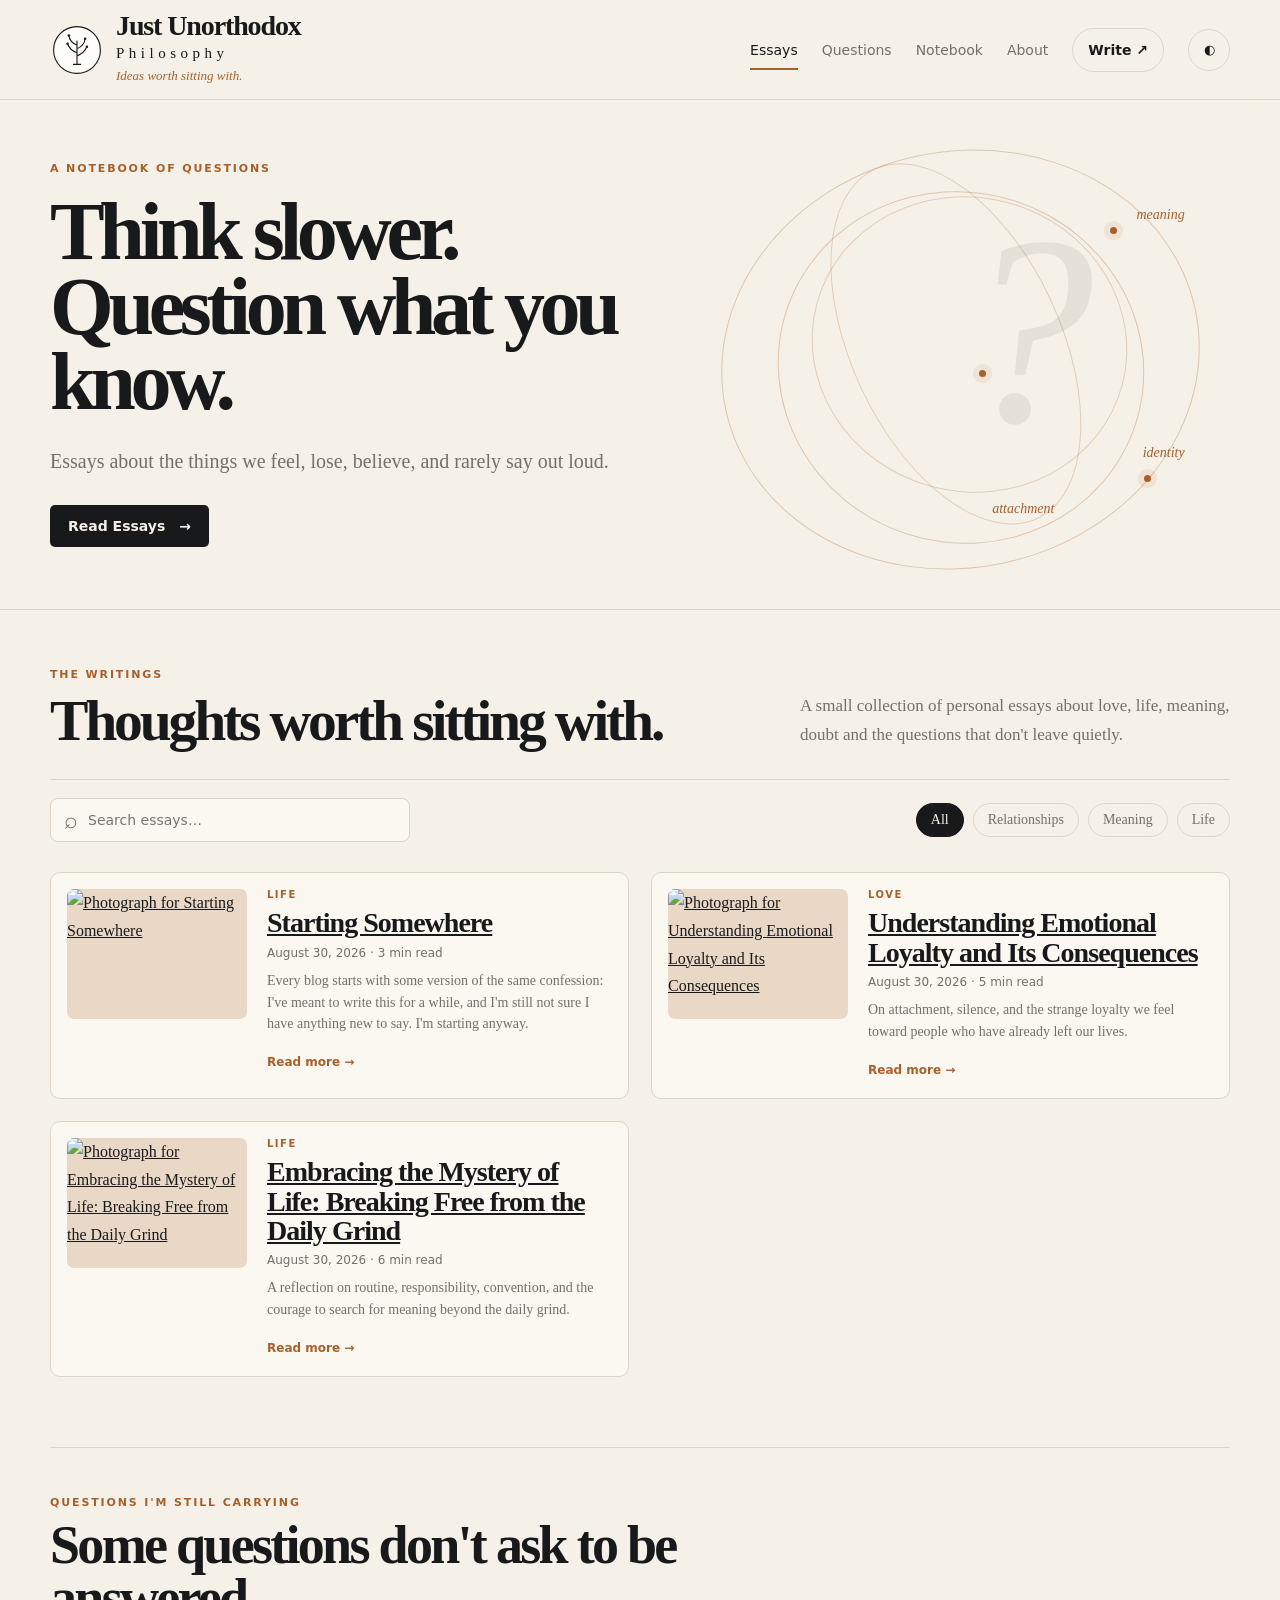
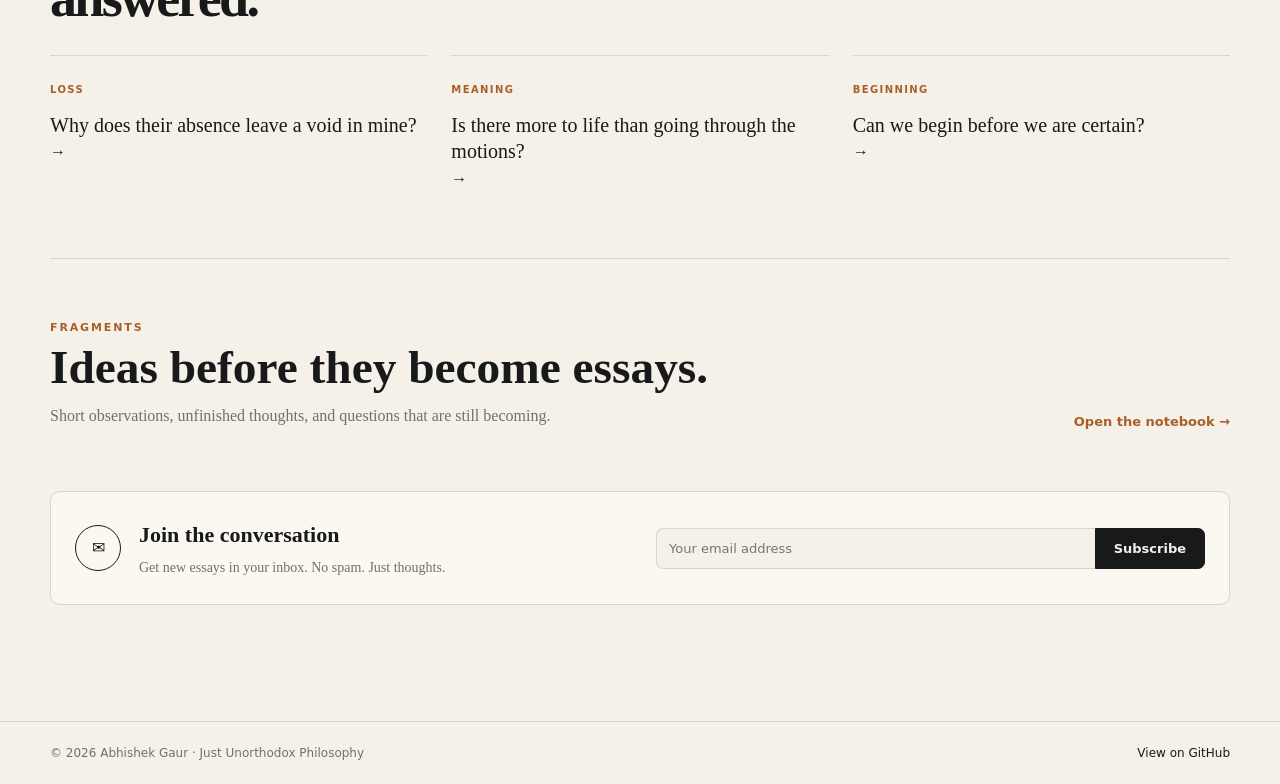
==== commit 64096d02: "Restore homepage markup after redesign rollback" ====
--- a/index.html
+++ b/index.html
@@ -1,60 +1,12 @@
 <!DOCTYPE html>
 <html lang="en">
-<head>
-<meta charset="UTF-8"><meta name="viewport" content="width=device-width,initial-scale=1">
-<title>Just Unorthodox Philosophy — Ideas worth sitting with</title>
-<meta name="description" content="Personal essays, questions, and fragments about love, life, meaning, doubt, identity, and being human.">
-<meta property="og:type" content="website"><meta property="og:title" content="Just Unorthodox Philosophy"><meta property="og:description" content="Ideas worth sitting with.">
-<link rel="icon" href="favicon.svg" type="image/svg+xml">
-<link rel="stylesheet" href="style.css?v=11"><link rel="stylesheet" href="style-overrides.css?v=11"><link rel="stylesheet" href="site-v2.css?v=11">
-<script>try{if(localStorage.getItem('theme')==='dark')document.documentElement.classList.add('dark')}catch(e){}</script>
-</head>
-<body>
-<div class="top-strip"><div class="wrap utility-inner"><span>Just Unorthodox Philosophy</span><nav><a href="questions.html">Questions</a><a href="notebook.html">Notebook</a><a href="about.html">About</a><a href="write.html">Write</a></nav></div></div>
-<header class="site-header masthead"><div class="wrap masthead-inner">
-<a class="brand" href="index.html"><img src="logo.svg" alt="Just Unorthodox Philosophy" class="logo"><span class="brand-copy"><span class="site-title">Just Unorthodox</span><span class="site-title-sub">Philosophy</span><span class="site-tagline">Ideas worth sitting with.</span></span></a>
-<div class="masthead-right"><div class="masthead-note">Thoughts. Reflections. Unfiltered.</div><button class="icon-button" id="theme-toggle" aria-label="Toggle dark mode">◐</button></div>
-</div></header>
-
-<main>
-<section class="intro-hero"><div class="wrap intro-grid">
-<div class="intro-copy"><div class="kicker">A personal philosophy journal</div><h1>Things worth<br>sitting with.</h1><p>Essays about love, loss, meaning, doubt, identity and the questions that refuse to leave quietly.</p><div class="intro-actions"><a class="primary-link" href="#essays">Read the essays →</a><a class="quiet-link" href="questions.html">Browse questions</a></div></div>
-<div class="intro-art" aria-hidden="true"><div class="art-frame"><img src="assets/room-figure.svg" alt=""></div><div class="art-caption">01 / Pause<br>before you decide.</div></div>
-</div></section>
-
-<section class="feature-band"><div class="wrap"><div class="band-label"><span>FROM THE NOTEBOOK</span><span>Latest writing</span></div>
-<div class="feature-grid">
-<article class="feature-lead"><a class="feature-image" href="posts/emotional-loyalty.html"><img src="assets/room-figure.svg" alt="Solitary figure in a room"></a><div class="feature-copy"><div class="post-topic">Love · Relationships · Loss</div><h2><a href="posts/emotional-loyalty.html">Understanding Emotional Loyalty and Its Consequences</a></h2><p>On attachment, silence, and the strange loyalty we feel toward people who have already left our lives.</p><div class="meta">August 30, 2026 · 5 min read</div><a class="read-more" href="posts/emotional-loyalty.html">Read essay →</a></div></article>
-<article class="side-story"><a class="small-image" href="posts/starting-somewhere.html"><img src="assets/starting-path.svg" alt="A path through the mountains"></a><div class="side-copy"><div class="post-topic">Life · Doubt</div><h3><a href="posts/starting-somewhere.html">Starting Somewhere</a></h3><p>Why writing can begin before certainty does.</p><div class="meta">3 min read</div></div></article>
-<article class="side-story"><a class="small-image" href="posts/embracing-mystery.html"><img src="assets/starry-reflection.svg" alt="A person beneath a starry sky"></a><div class="side-copy"><div class="post-topic">Life · Meaning</div><h3><a href="posts/embracing-mystery.html">Embracing the Mystery of Life</a></h3><p>On routine, responsibility, and the courage to search for meaning.</p><div class="meta">6 min read</div></div></article>
-</div></div></section>
-
-<section class="topic-strip"><div class="wrap topic-inner"><span>Explore by thought</span><a href="#essays">All</a><a href="#relationships">Relationships</a><a href="#meaning">Meaning</a><a href="#life">Life</a><a href="questions.html">Questions</a><a href="notebook.html">Fragments</a><label class="topic-search"><span>⌕</span><input id="search" type="search" placeholder="Search"></label></div></section>
-
-<section class="wrap archive-section" id="essays"><div class="archive-head"><div><div class="kicker">The collection</div><h2>Essays, questions, fragments.</h2></div><p>A small archive of things I could not stop thinking about.</p></div>
-<div id="post-list" class="archive-grid" aria-live="polite"></div>
-</section>
-
-<section class="wrap question-feature"><div class="question-head"><div class="kicker">Questions</div><h2>Some questions deserve more time.</h2><a href="questions.html">See all →</a></div><div class="question-row"><a href="posts/emotional-loyalty.html"><span>01</span><strong>Why does their absence leave a void in mine?</strong></a><a href="posts/embracing-mystery.html"><span>02</span><strong>Is there more to life than going through the motions?</strong></a><a href="posts/starting-somewhere.html"><span>03</span><strong>Can we begin before we are certain?</strong></a></div></section>
-
-<section class="wrap notebook-feature"><div><div class="kicker">Fragments</div><h2>Ideas before they become essays.</h2><p>Short observations, unfinished thoughts, and sentences that still need time.</p></div><a href="notebook.html" class="primary-link">Open notebook →</a></section>
-
-<section class="wrap subscribe-band"><div><div class="kicker">Stay with the thinking</div><h2>New essays, occasionally.</h2><p>No noise. Just something worth reading.</p></div><form id="newsletter-form"><input type="email" required placeholder="Your email address" aria-label="Your email address"><button type="submit">Subscribe →</button></form></section>
-</main>
-<footer class="site-footer"><div class="wrap footer-inner"><span>© 2026 Abhishek Gaur · Just Unorthodox Philosophy</span><a href="https://github.com/Abhigaur834/philosophy-blog">GitHub</a></div></footer>
-
-<script>
-(function(){
-const posts=[
-{title:"Starting Somewhere",url:"posts/starting-somewhere.html",excerpt:"Every blog starts with some version of the same confession: I've meant to write this for a while, and I'm still not sure I have anything new to say. I'm starting anyway.",tags:["Life","Doubt","Meaning"],image:"assets/starting-path.svg",date:"August 30, 2026",readingTime:"3 min read"},
-{title:"Understanding Emotional Loyalty and Its Consequences",url:"posts/emotional-loyalty.html",excerpt:"On attachment, silence, and the strange loyalty we feel toward people who have already left our lives.",tags:["Love","Relationships","Loss"],image:"assets/room-figure.svg",date:"August 30, 2026",readingTime:"5 min read"},
-{title:"Embracing the Mystery of Life: Breaking Free from the Daily Grind",url:"posts/embracing-mystery.html",excerpt:"A reflection on routine, responsibility, convention, and the courage to search for meaning beyond the daily grind.",tags:["Life","Meaning","Purpose"],image:"assets/starry-reflection.svg",date:"August 30, 2026",readingTime:"6 min read"}];
-const list=document.getElementById('post-list'),search=document.getElementById('search');
-function esc(s){return String(s).replace(/[&<>"]/g,c=>({'&':'&amp;','<':'&lt;','>':'&gt;','"':'&quot;'}[c]))}
-function render(q=''){const items=posts.filter(p=>(p.title+' '+p.excerpt+' '+p.tags.join(' ')).toLowerCase().includes(q.toLowerCase()));list.innerHTML=items.map(p=>'<article class="archive-card"><a class="archive-thumb" href="'+p.url+'"><img src="'+p.image+'" alt=""></a><div><div class="post-topic">'+esc(p.tags[0])+'</div><h3><a href="'+p.url+'">'+esc(p.title)+'</a></h3><div class="meta">'+p.date+' · '+p.readingTime+'</div><p>'+esc(p.excerpt)+'</p><a class="read-more" href="'+p.url+'">Read →</a></div></article>').join('')||'<p class="empty">Nothing matched that search.</p>'}
-render();search.addEventListener('input',e=>render(e.target.value));
-document.getElementById('theme-toggle').addEventListener('click',()=>{const d=document.documentElement.classList.toggle('dark');try{localStorage.setItem('theme',d?'dark':'light')}catch(e){}});
-document.getElementById('newsletter-form').addEventListener('submit',e=>{e.preventDefault();const b=e.currentTarget.querySelector('button');b.textContent='Subscribed ✓';b.disabled=true});
-})();
-</script>
-</body></html>+<head><meta charset="UTF-8"><meta name="viewport" content="width=device-width,initial-scale=1"><title>Just Unorthodox Philosophy — Ideas Worth Sitting With</title><meta name="description" content="Personal essays on life, love, meaning, identity and the questions that stay with us."><meta property="og:type" content="website"><meta property="og:title" content="Just Unorthodox Philosophy"><meta property="og:description" content="Ideas worth sitting with."><link rel="icon" href="favicon.svg" type="image/svg+xml"><link rel="stylesheet" href="style.css?v=12"><link rel="stylesheet" href="style-overrides.css?v=12"><link rel="stylesheet" href="site-v2.css?v=12"><script>try{if(localStorage.getItem('theme')==='dark')document.documentElement.classList.add('dark')}catch(e){}</script></head>
+<body><header class="site-header"><div class="wrap header-inner"><a class="brand" href="index.html"><img src="logo.svg" alt="Just Unorthodox Philosophy" class="logo"><span class="brand-copy"><span class="site-title">Just Unorthodox</span><span class="site-title-sub">Philosophy</span><span class="site-tagline">Ideas worth sitting with.</span></span></a><nav class="site-nav" aria-label="Main navigation"><a class="active" href="#essays">Essays</a><a href="questions.html">Questions</a><a href="notebook.html">Notebook</a><a href="about.html">About</a><a class="write-link" href="write.html">Write ↗</a><button class="icon-button" id="theme-toggle" aria-label="Toggle dark mode">◐</button></nav></div></header>
+<main><section class="hero-banner"><div class="wrap hero-inner"><div class="hero-copy"><div class="kicker">A notebook of questions</div><h1>Think slower.<br>Question what you know.</h1><p>Essays about the things we feel, lose, believe, and rarely say out loud.</p><a class="hero-button" href="#essays">Read Essays <span>→</span></a></div><div class="hero-visual" aria-hidden="true"><div class="thought-orbit orbit-1"></div><div class="thought-orbit orbit-2"></div><div class="thought-dot dot-1"></div><div class="thought-dot dot-2"></div><div class="thought-dot dot-3"></div><div class="thought-symbol">?</div><div class="thought-word word-1">meaning</div><div class="thought-word word-2">attachment</div><div class="thought-word word-3">identity</div></div></div></section>
+<section class="wrap essay-area" id="essays"><div class="section-intro"><div><div class="kicker">The writings</div><h2>Thoughts worth sitting with.</h2></div><p>A small collection of personal essays about love, life, meaning, doubt and the questions that don't leave quietly.</p></div>
+<div class="toolbar"><div class="search-wrap"><span>⌕</span><input id="search" class="search" type="search" placeholder="Search essays…" aria-label="Search essays"></div><div class="filters"><button class="filter active" data-topic="All">All</button><button class="filter" data-topic="Relationships">Relationships</button><button class="filter" data-topic="Meaning">Meaning</button><button class="filter" data-topic="Life">Life</button></div></div><div id="post-list" aria-live="polite"></div>
+<section class="start-here"><div><div class="kicker">Questions I'm still carrying</div><h2>Some questions don't ask to be answered.</h2></div><div class="start-grid"><a href="posts/emotional-loyalty.html"><span>Loss</span><strong>Why does their absence leave a void in mine?</strong> <b>→</b></a><a href="posts/embracing-mystery.html"><span>Meaning</span><strong>Is there more to life than going through the motions?</strong> <b>→</b></a><a href="posts/starting-somewhere.html"><span>Beginning</span><strong>Can we begin before we are certain?</strong> <b>→</b></a></div></section>
+<section class="notebook-teaser"><div><div class="kicker">Fragments</div><h2>Ideas before they become essays.</h2><p>Short observations, unfinished thoughts, and questions that are still becoming.</p></div><a class="text-link" href="notebook.html">Open the notebook →</a></section>
+<section class="newsletter"><div class="newsletter-mark">✉</div><div><h2>Join the conversation</h2><p>Get new essays in your inbox. No spam. Just thoughts.</p></div><form id="newsletter-form"><input type="email" placeholder="Your email address" aria-label="Your email address" required><button type="submit">Subscribe</button></form></section></section></main>
+<footer class="site-footer"><div class="wrap footer-inner"><span>© 2026 Abhishek Gaur · Just Unorthodox Philosophy</span><a href="https://github.com/Abhigaur834/philosophy-blog">View on GitHub</a></div></footer>
+<script>(function(){var list=document.getElementById('post-list'),search=document.getElementById('search'),all=[],topic='All';function render(items){list.innerHTML='';if(!items.length){list.innerHTML='<p class="empty">No essays match your search.</p>';return}items.forEach(function(p,i){var el=document.createElement('article');el.className='post-preview '+(i===0?'featured':'');el.innerHTML='<a class="post-image" href="'+p.url+'"><img src="'+p.image+'" alt="Photograph for '+p.title+'" loading="lazy"></a><div class="post-content"><div class="post-topic">'+(p.tags[0]||'REFLECTION')+'</div><h2><a href="'+p.url+'">'+p.title+'</a></h2><div class="post-meta">'+p.date+' · '+p.readingTime+'</div><p>'+p.excerpt+'</p><a class="read-more" href="'+p.url+'">Read more →</a></div>';list.appendChild(el)})}function apply(){var q=search.value.toLowerCase().trim();render(all.filter(function(p){var text=(p.title+' '+p.excerpt+' '+p.tags.join(' ')).toLowerCase();return(topic==='All'||p.tags.some(function(t){return t.toLowerCase()===topic.toLowerCase()}))&&text.indexOf(q)>-1}))}fetch('posts.json?v=9').then(function(r){if(!r.ok)throw Error();return r.json()}).then(function(p){all=p;apply()}).catch(function(){list.innerHTML='<p class="load-error">The essays could not be loaded right now. Please refresh and try again.</p>'});search.addEventListener('input',apply);document.querySelectorAll('.filter').forEach(function(b){b.addEventListener('click',function(){document.querySelectorAll('.filter').forEach(function(x){x.classList.remove('active')});b.classList.add('active');topic=b.dataset.topic;apply()})});document.getElementById('theme-toggle').addEventListener('click',function(){var d=document.documentElement.classList.toggle('dark');try{localStorage.setItem('theme',d?'dark':'light')}catch(e){}});document.getElementById('newsletter-form').addEventListener('submit',function(e){e.preventDefault();var b=this.querySelector('button');b.textContent='Thank you ✓';b.disabled=true})})();</script></body></html>
